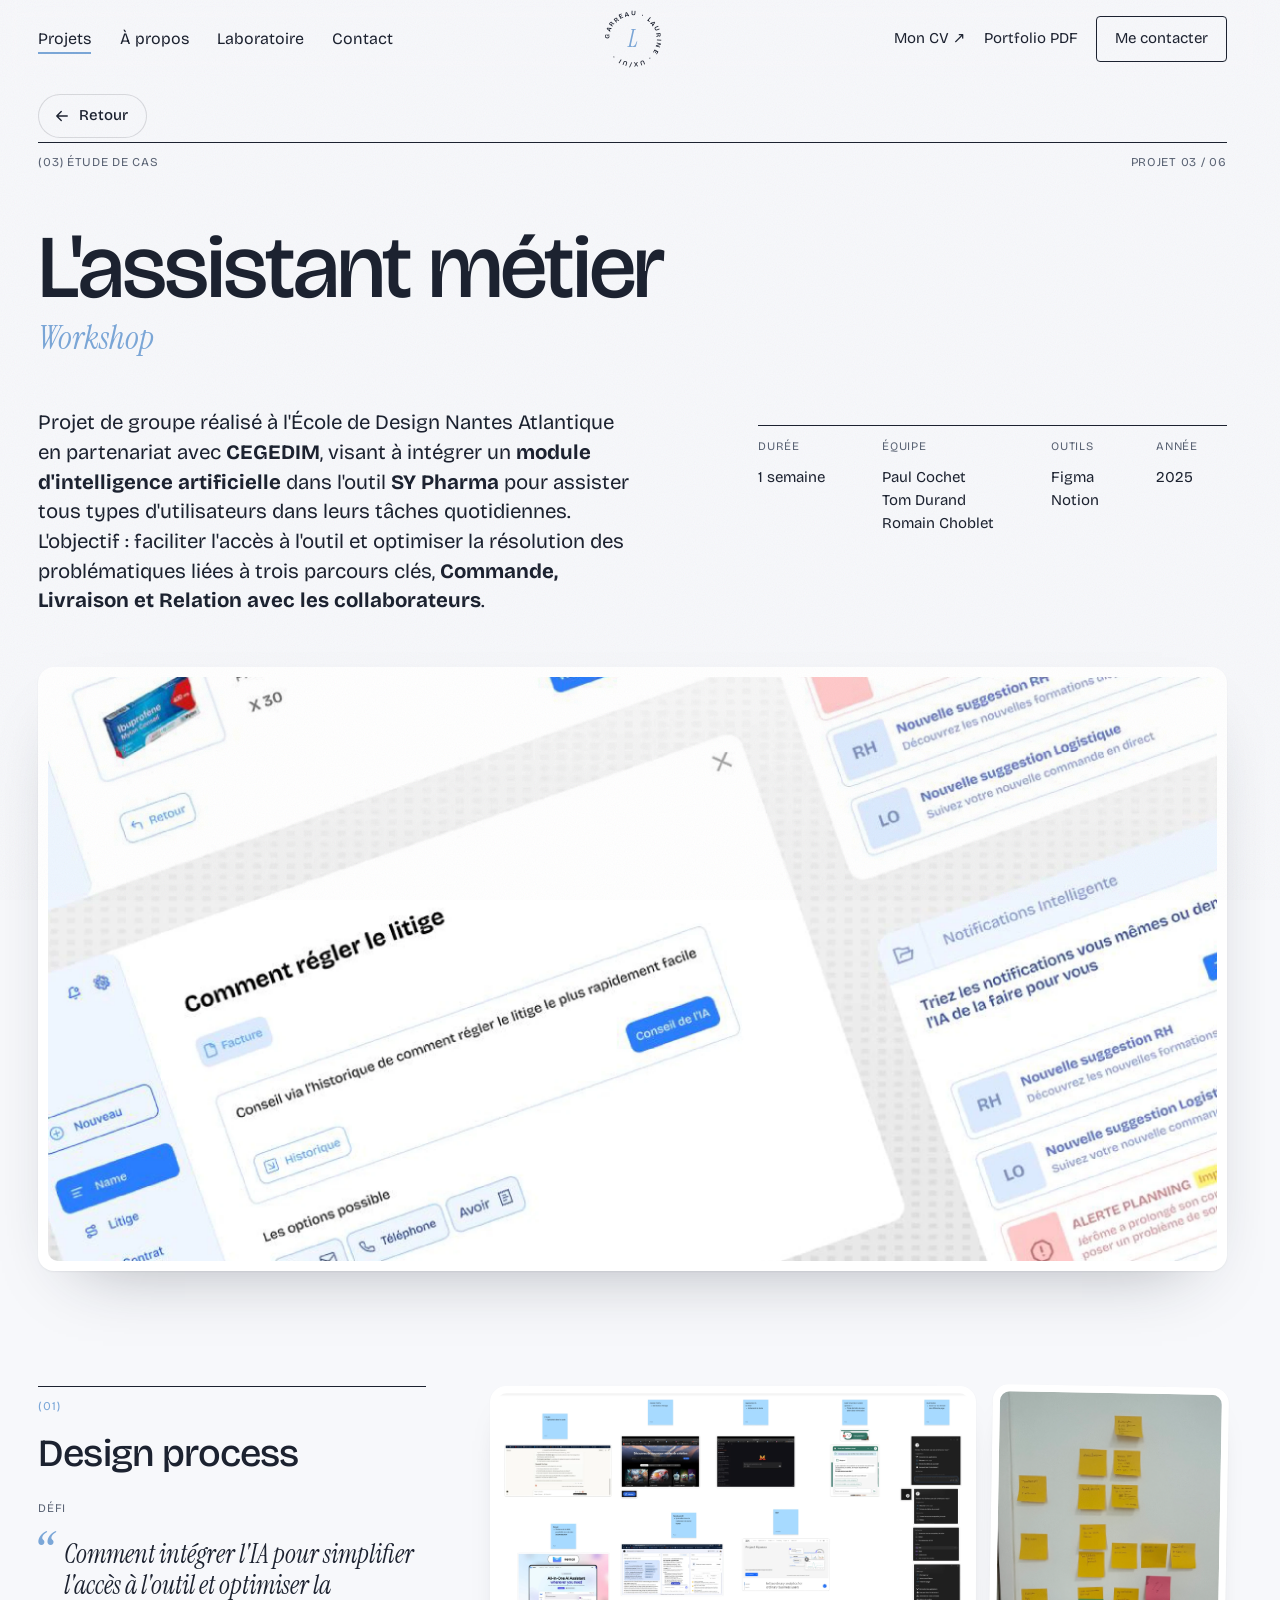
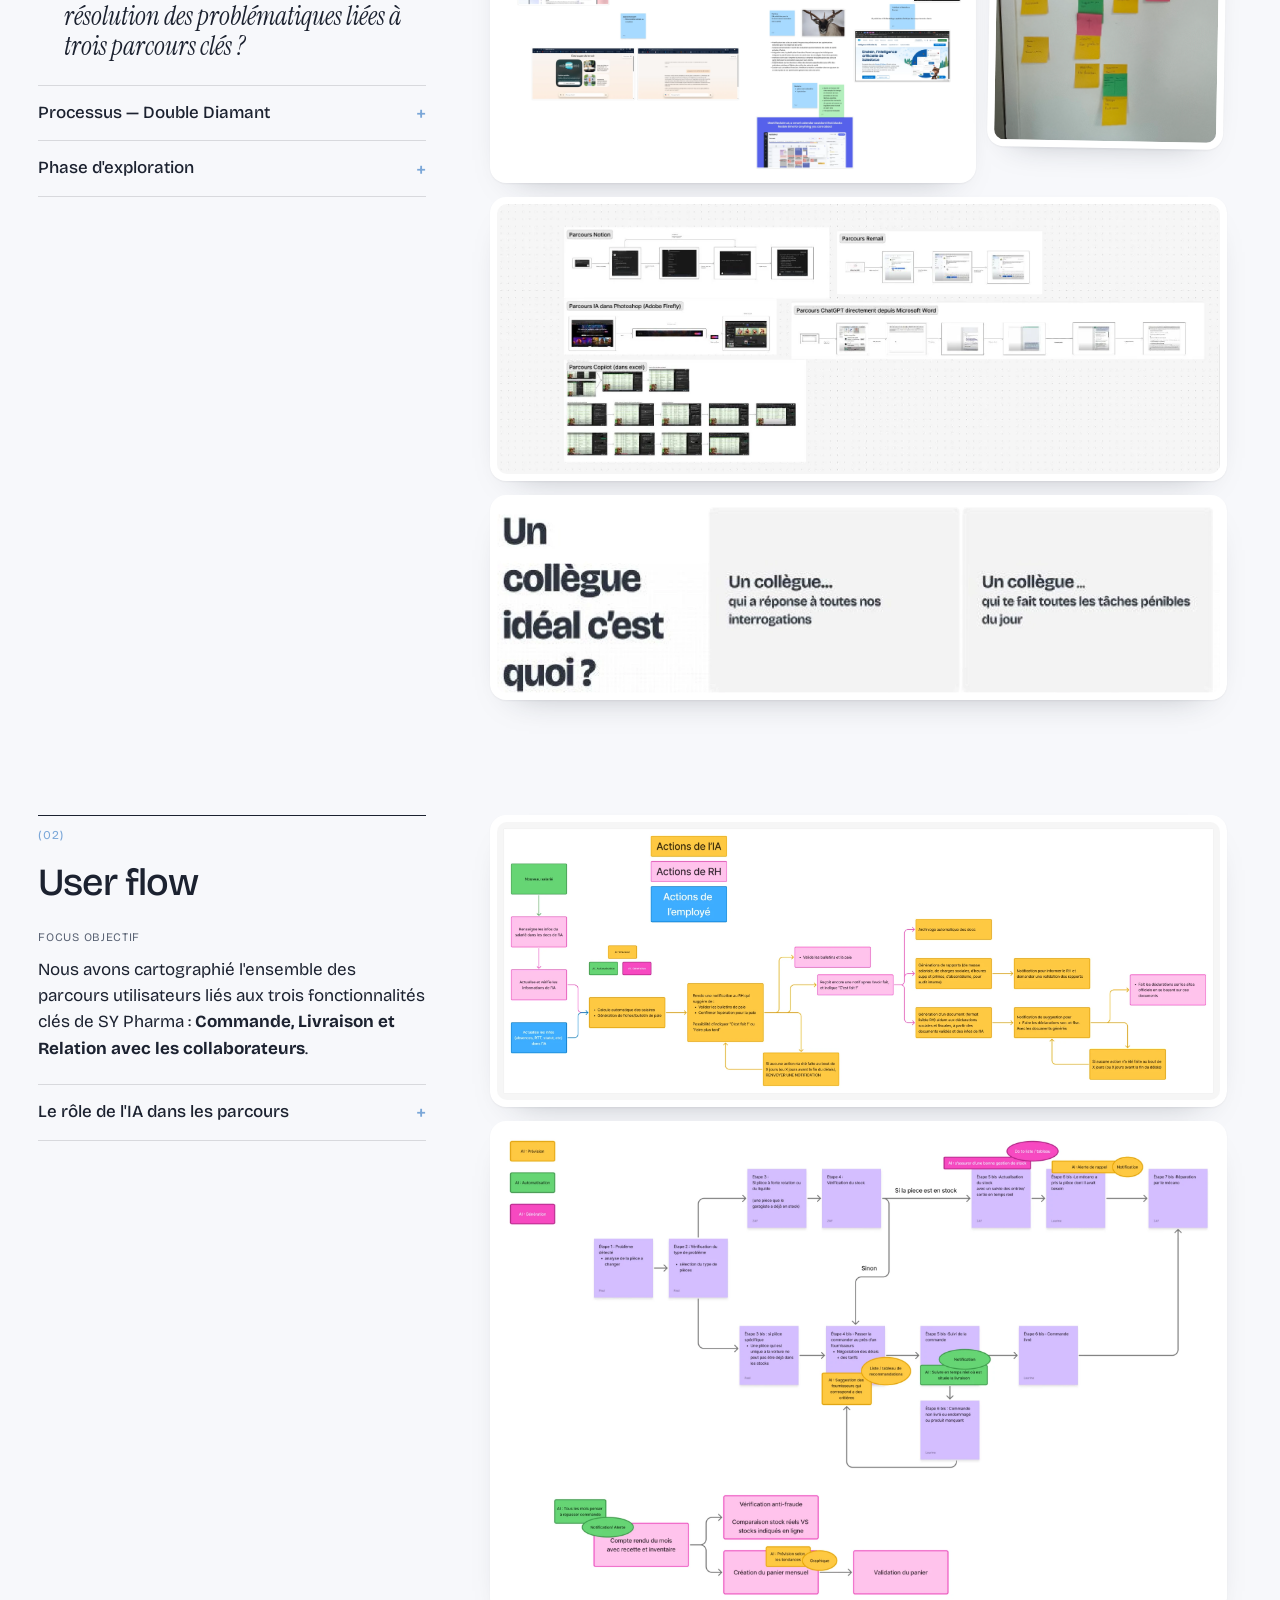
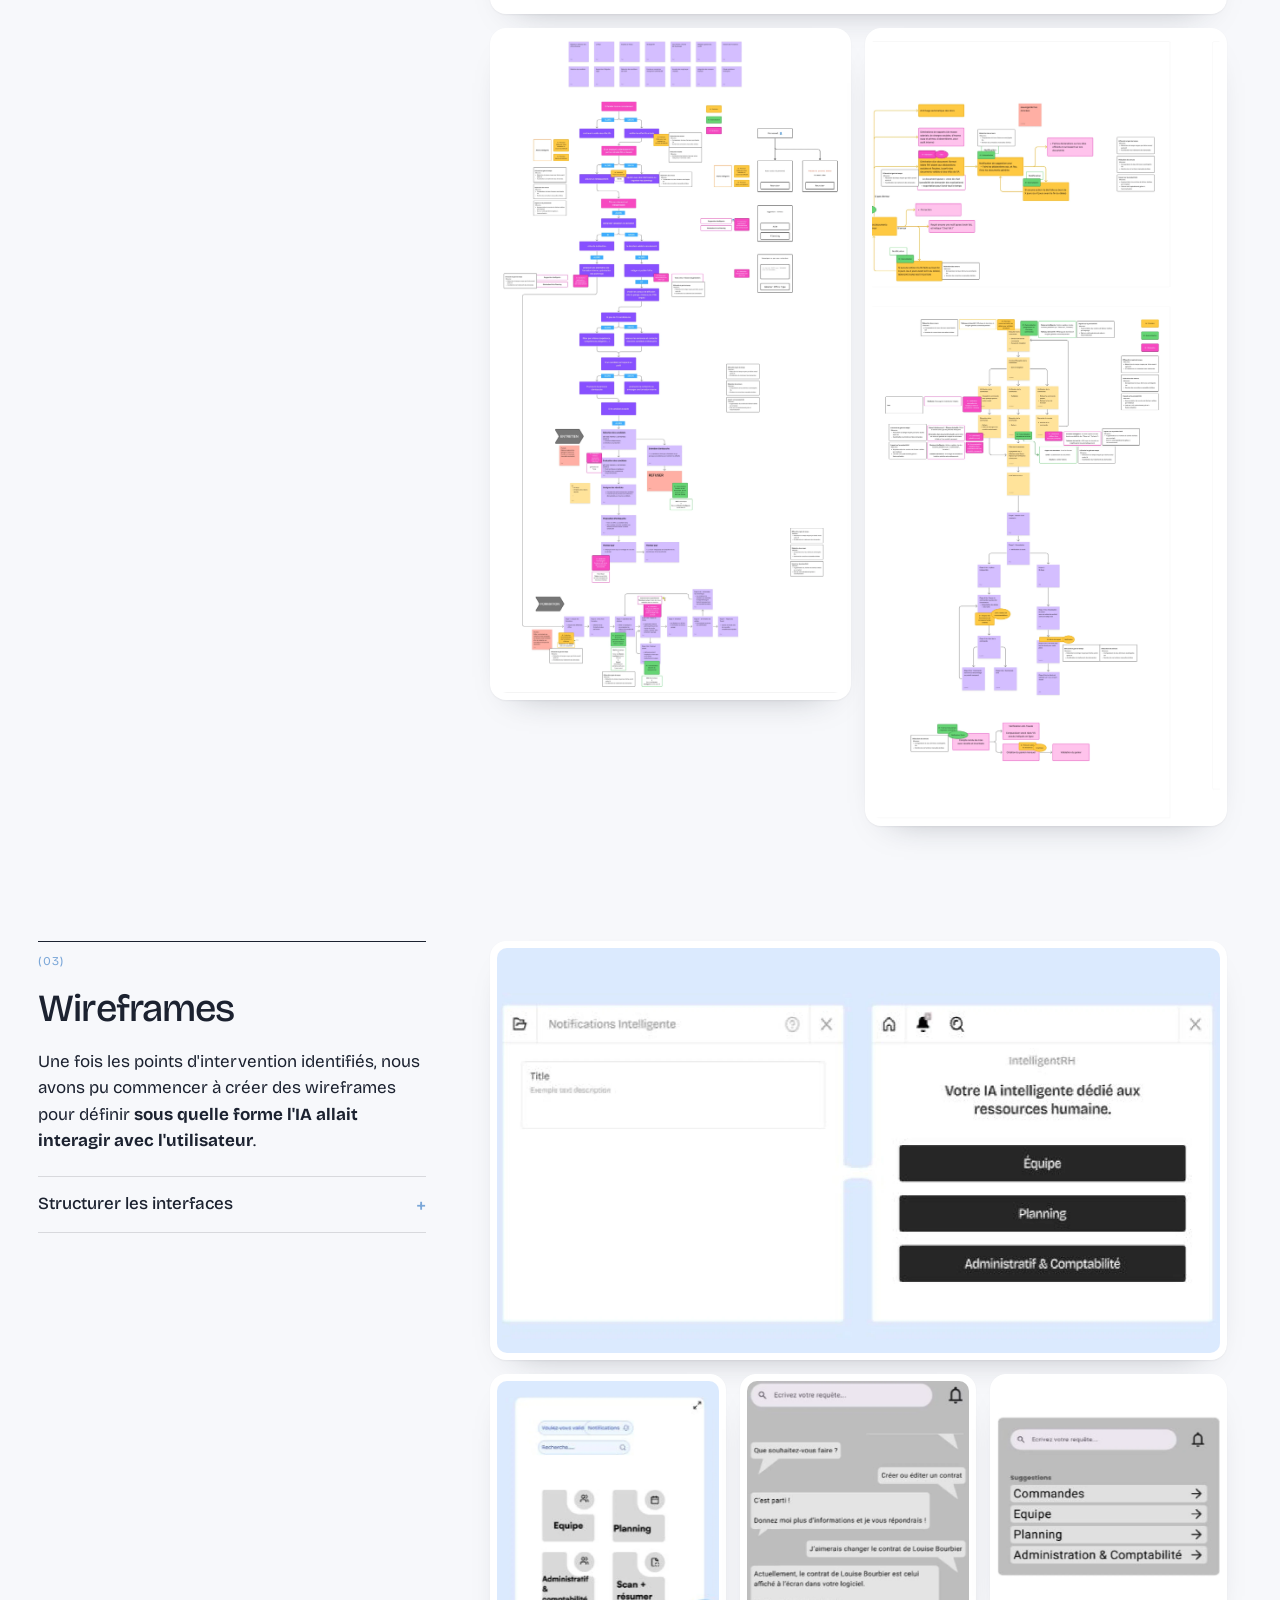
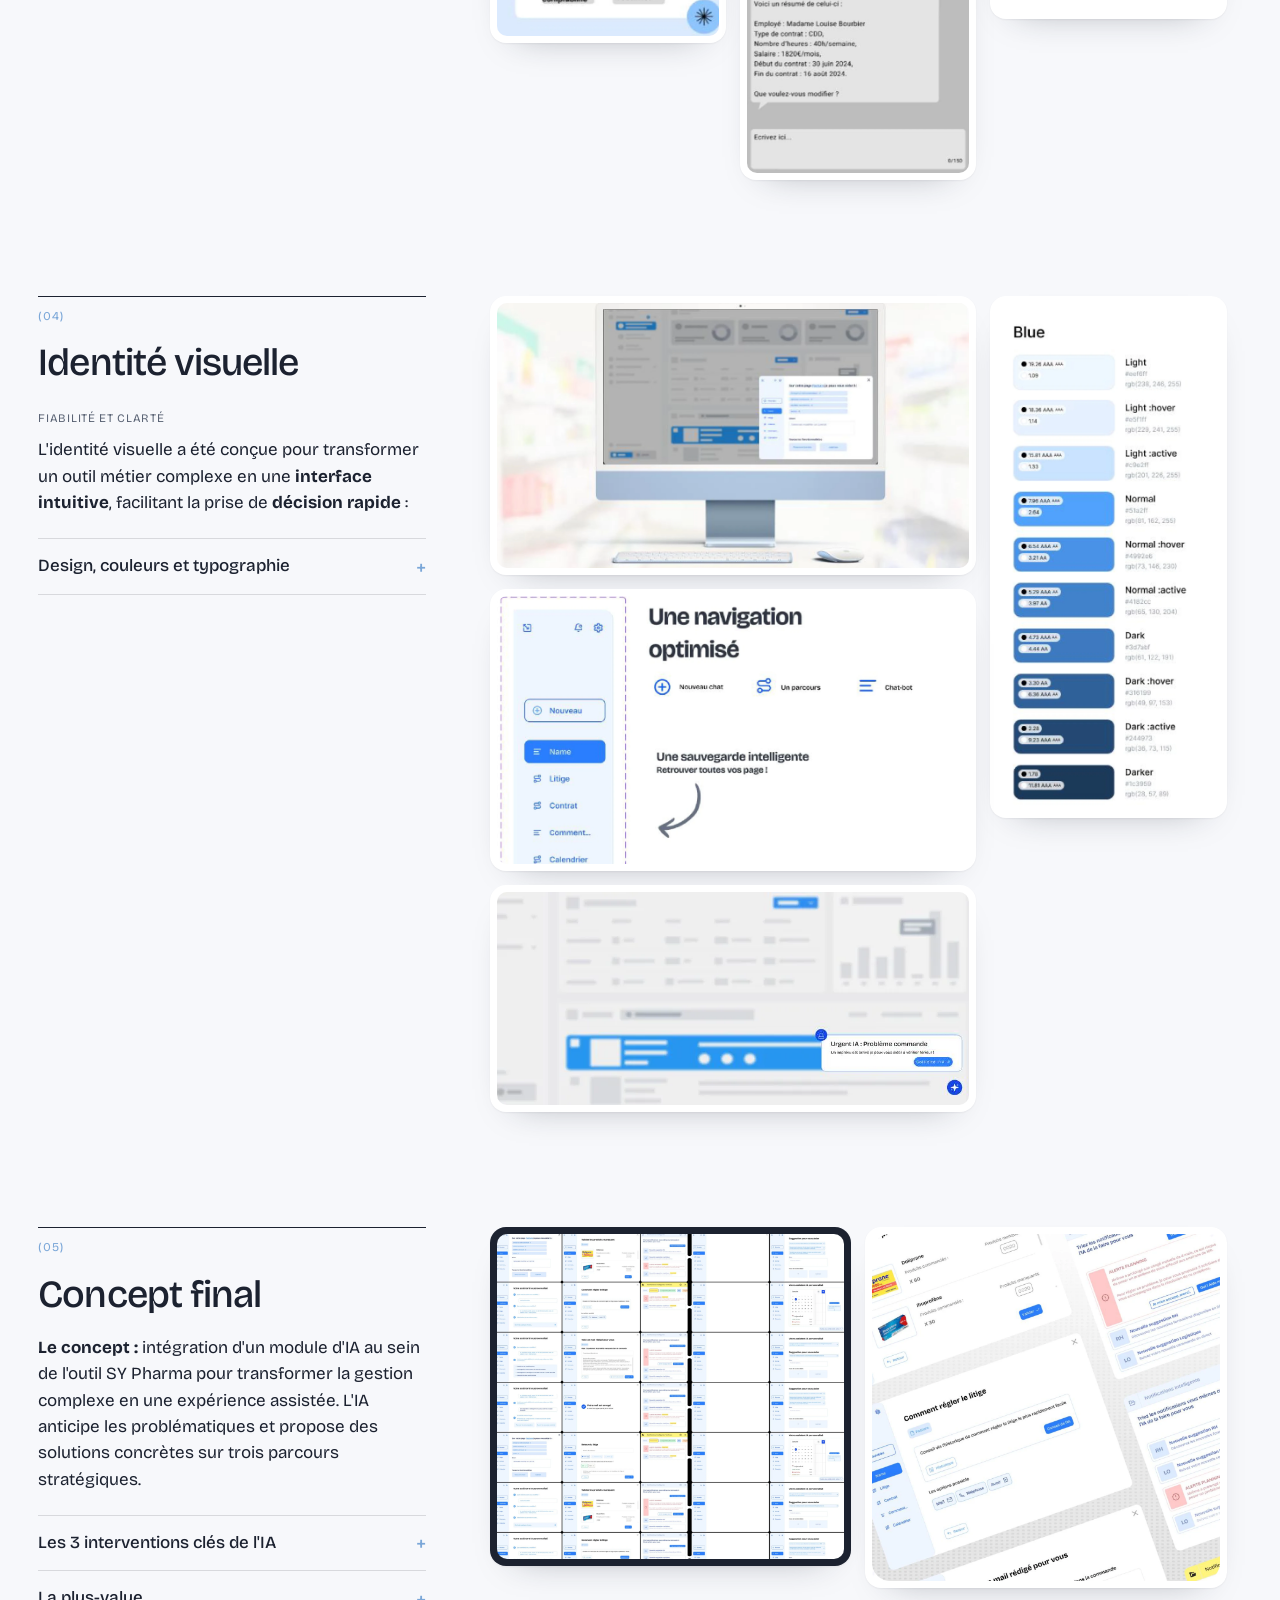
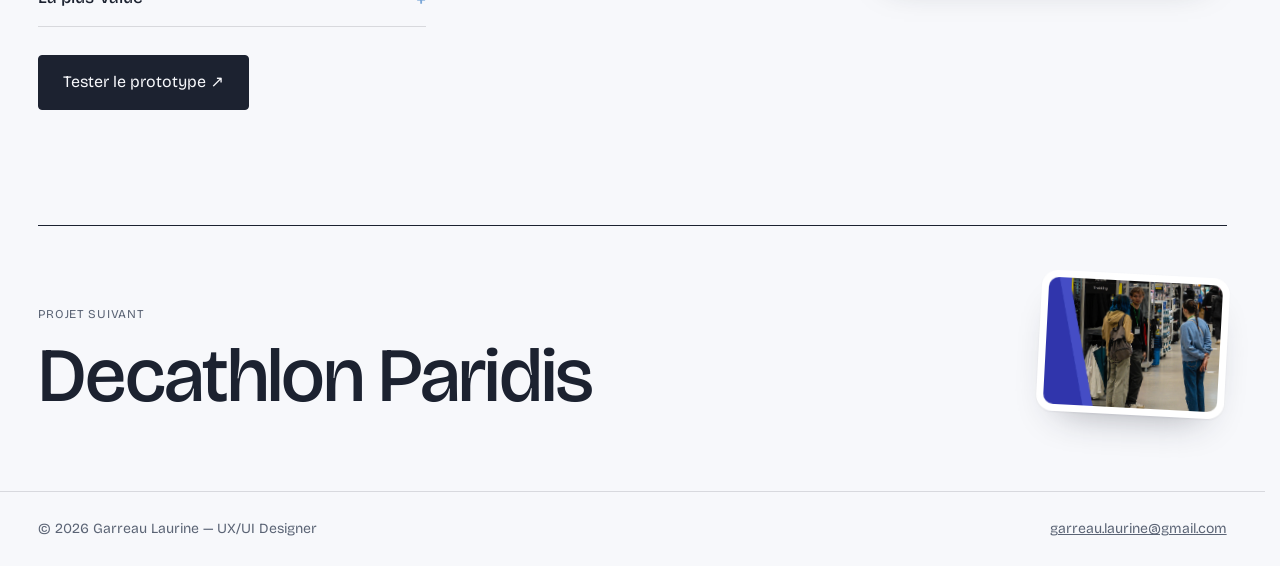
==== assistant-metier.html @ 529b0717 "Portfolio PDF : version avec texte et liens cliquables, et page d'aperçu avant téléchargement Le lie" ====
<!doctype html>
<html lang="fr">
<head>
  <meta charset="utf-8">
  <meta name="viewport" content="width=device-width, initial-scale=1">
  <title>L'assistant métier — Laurine Garreau</title>
  <meta name="description" content="Projet 03 — Workshop avec Cegedim : intégrer un module d'intelligence artificielle proactif dans l'outil SY Pharma.">
  <!-- Aperçu du lien quand on le partage (messageries, réseaux) -->
  <meta property="og:type" content="website">
  <meta property="og:site_name" content="Laurine Garreau — Portfolio">
  <meta property="og:title" content="L'assistant métier — Laurine Garreau">
  <meta property="og:description" content="Projet 03 — Workshop avec Cegedim : intégrer un module d'intelligence artificielle proactif dans l'outil SY Pharma.">
  <meta property="og:url" content="https://laurinegarreau.github.io/portfolio-laurine-garreau/assistant-metier.html">
  <meta property="og:image" content="https://laurinegarreau.github.io/portfolio-laurine-garreau/assets/img/assistant-cover.webp">
  <meta property="og:locale" content="fr_FR">
  <meta name="twitter:card" content="summary_large_image">
  <meta name="twitter:image" content="https://laurinegarreau.github.io/portfolio-laurine-garreau/assets/img/assistant-cover.webp">
  <link rel="preconnect" href="https://fonts.googleapis.com">
  <link rel="preconnect" href="https://fonts.gstatic.com" crossorigin>
  <link href="https://fonts.googleapis.com/css2?family=Bricolage+Grotesque:opsz,wght@12..96,200..800&family=Instrument+Serif:ital@0;1&display=swap" rel="stylesheet">
  <link rel="stylesheet" href="assets/css/style.css?v=202611111530">
</head>
<body>

<header class="site-header">
  <div class="wrap">
    <nav class="nav" aria-label="Navigation principale">
      <a href="index.html#projets" aria-current="page">Projets</a>
      <a href="index.html#a-propos">À propos</a>
      <a href="laboratoire.html">Laboratoire</a>
      <a href="index.html#contact">Contact</a>
    </nav>
    <a class="badge" href="index.html" aria-label="Accueil — Laurine Garreau">
      <svg viewBox="0 0 100 100" aria-hidden="true">
        <defs><path id="circle" d="M50 50 m-38 0 a38 38 0 1 1 76 0 a38 38 0 1 1 -76 0"/></defs>
        <text><textPath href="#circle">Garreau · Laurine · UX/UI ·</textPath></text>
      </svg>
      <span class="mono">L</span>
    </a>
    <div class="header-right">
      <a class="cv" href="assets/docs/cv-laurine-garreau.pdf?v=202611081700" target="_blank" rel="noopener">Mon CV ↗</a>
      <a class="cv" href="portfolio.html">Portfolio PDF</a>
      <a class="btn" href="index.html#contact">Me contacter</a>
      <button class="menu-toggle" aria-label="Menu" aria-expanded="false"><span></span><span></span></button>
    </div>
  </div>
</header>
<!-- Retour : toujours visible en haut à gauche, sous l'en-tête -->
<a class="back-float" href="index.html#projets" data-back aria-label="Revenir en arrière"><svg viewBox="0 0 24 24" fill="none" stroke="currentColor" stroke-width="1.8" stroke-linecap="round" stroke-linejoin="round" aria-hidden="true"><path d="M19 12H5M11 6l-6 6 6 6"/></svg><span>Retour</span></a>

<main>
  <section class="project-hero">
    <div class="wrap">
      <a class="back" href="index.html#projets"><svg viewBox="0 0 24 24" fill="none" stroke="currentColor" stroke-width="1.5"><path d="M5 12h14M13 6l6 6-6 6"/></svg>Tous les projets</a>
      <div class="rule-head"><span>(03) Étude de cas</span><span>Projet 03 / 06</span></div>
      <h1 class="display project-title">L'assistant métier</h1>
      <p class="project-sub">Workshop</p>

      <div class="project-intro">
        <p class="lead">Projet de groupe réalisé à l'École de Design Nantes Atlantique en partenariat avec <strong>CEGEDIM</strong>, visant à intégrer un <strong>module d'intelligence artificielle</strong> dans l'outil <strong>SY Pharma</strong> pour assister tous types d'utilisateurs dans leurs tâches quotidiennes. L'objectif : faciliter l'accès à l'outil et optimiser la résolution des problématiques liées à trois parcours clés, <strong>Commande, Livraison et Relation avec les collaborateurs</strong>.</p>
        <dl class="meta">
          <dt>Durée</dt><dd>1 semaine</dd>
          <dt>Équipe</dt><dd><span>Paul Cochet</span><span>Tom Durand</span><span>Romain Choblet</span></dd>
          <dt>Outils</dt><dd><span class="tag">Figma</span> <span class="tag">Notion</span></dd>
          <dt>Année</dt><dd>2025</dd>
        </dl>
      </div>
    </div>
  </section>

  <div class="wrap">
    <div class="project-cover reveal"><img src="assets/img/assistant-cover.webp?v=202611031959" alt="Écrans de l'assistant : litige, notifications intelligentes, produits manquants"></div>

    <div class="chapters">
      <article class="chapter">
        <div class="chapter-text reveal">
          <span class="num">01</span>
          <h2 class="display h3">Design process</h2>
          <h3>Défi</h3>
          <blockquote>Comment intégrer l'IA pour simplifier l'accès à l'outil et optimiser la résolution des problématiques liées à trois parcours clés ?</blockquote>
          <div class="mores">
          <details class="more"><summary>Processus — Double Diamant</summary><div class="more-body">
<ul>
            <li>Recherche et découverte</li>
            <li>Définition et personas</li>
            <li>Développement d'idées</li>
            <li>Wireframe et prototypage</li>
          </ul>
          </div></details>
          <details class="more"><summary>Phase d'exploration</summary><div class="more-body">
<p><strong>Ce que nous avons analysé :</strong></p>
          <ul>
            <li>Veille approfondie d'<strong>outils d'IA existants</strong> : Notion AI, Claude, Firefly, ChatAudit (Crédit Agricole), IBM Watson, NotebookLM, Remail et Copilot.</li>
            <li>Étude des <strong>trois types d'apprentissage machine</strong> (supervisé, non supervisé et par renforcement) pour identifier les approches les plus adaptées à nos besoins de <strong>prédiction</strong> et d'<strong>automatisation</strong>.</li>
          </ul>
          <p><strong>Ce que nous en retenons :</strong></p>
          <ul>
            <li>Le marché de l'IA est en <strong>pleine expansion</strong> : 15 700 milliards de dollars d'ici 2030 selon PwC.</li>
            <li>L'IA doit être pensée comme un <strong>assistant transparent et explicable</strong>, où <strong>l'humain reste toujours décisionnaire</strong>.</li>
            <li>La clé réside dans la capacité à <strong>anticiper les besoins</strong> tout en <strong>respectant l'éthique</strong> et la <strong>confidentialité des données</strong>.</li>
          </ul>
          </div></details>
          </div>
        </div>
        <div class="gallery reveal">
          <button class="shot four"><img src="assets/img/assistant-veille.webp?v=202611032150" alt="Veille de l'existant sur les outils d'IA" loading="lazy"></button>
          <button class="shot paper two"><img src="assets/img/assistant-postits.webp?v=202611032150" alt="Post-its d'atelier au mur" loading="lazy"></button>
          <button class="shot full"><img src="assets/img/assistant-parcours-ia.webp?v=202611031959" alt="Parcours IA dans Notion, Remail, Photoshop et Word" loading="lazy"></button>
          <button class="shot full"><img src="assets/img/assistant-collegue.webp?v=202611031959" alt="Atelier : un collègue idéal c'est quoi ?" loading="lazy"></button>
        </div>
      </article>

      <article class="chapter">
        <div class="chapter-text reveal">
          <span class="num">02</span>
          <h2 class="display h3">User flow</h2>
          <h3>Focus objectif</h3>
          <p>Nous avons cartographié l'ensemble des parcours utilisateurs liés aux trois fonctionnalités clés de SY Pharma : <strong>Commande, Livraison et Relation avec les collaborateurs</strong>.</p>
          <div class="mores">
          <details class="more"><summary>Le rôle de l'IA dans les parcours</summary><div class="more-body">
<p>Cette visualisation complète nous a permis d'identifier précisément les moments où l'IA pourrait intervenir pour apporter une réelle <strong>valeur ajoutée</strong>. Pour chaque point d'intervention identifié, nous avons défini comment l'IA assiste l'utilisateur : par la <strong>prédiction</strong> (anticipation des besoins), l'<strong>automatisation</strong> (tâches répétitives) ou la <strong>génération</strong> (création de contenu), tout en maintenant l'humain au centre des décisions importantes.</p>
          </div></details>
          </div>
        </div>
        <div class="gallery reveal">
          <button class="shot full"><img src="assets/img/assistant-flow-1.webp?v=202611032150" alt="User flow commande" loading="lazy"></button>
          <button class="shot full"><img src="assets/img/assistant-flow-4.webp?v=202611032150" alt="User flow actions RH" loading="lazy"></button>
          <button class="shot"><img src="assets/img/assistant-flow-3.webp?v=202611032150" alt="User flow détaillé" loading="lazy"></button>
          <button class="shot"><img src="assets/img/assistant-flow-2.webp?v=202611032150" alt="User flow livraison" loading="lazy"></button>
        </div>
      </article>

      <article class="chapter">
        <div class="chapter-text reveal">
          <span class="num">03</span>
          <h2 class="display h3">Wireframes</h2>
          <p>Une fois les points d'intervention identifiés, nous avons pu commencer à créer des wireframes pour définir <strong>sous quelle forme l'IA allait interagir avec l'utilisateur</strong>.</p>
          <div class="mores">
          <details class="more"><summary>Structurer les interfaces</summary><div class="more-body">
<p>Face au grand nombre de champs que l'IA devait couvrir : <strong>gestion RH, gestion de stocks, réception de commande, etc.</strong> Nous avons dû structurer les interfaces pour rendre ces interactions <strong>claires et accessibles</strong>. L'objectif était de concevoir un système modulaire capable de s'adapter aux différents contextes tout en maintenant une <strong>cohérence d'expérience</strong> à travers tous les parcours.</p>
          </div></details>
          </div>
        </div>
        <div class="gallery reveal">
          <button class="shot full"><img src="assets/img/assistant-wf-5.webp?v=202611031959" alt="Wireframe notifications intelligentes et IA RH" loading="lazy"></button>
          <button class="shot two"><img src="assets/img/assistant-wf-1.webp?v=202611031959" alt="Wireframe accueil de l'assistant" loading="lazy"></button>
          <button class="shot two"><img src="assets/img/assistant-wf-2.webp?v=202611031959" alt="Wireframe de conversation avec l'IA" loading="lazy"></button>
          <button class="shot two"><img src="assets/img/assistant-wf-4.webp?v=202611031959" alt="Wireframe suggestions" loading="lazy"></button>
        </div>
      </article>

      <article class="chapter">
        <div class="chapter-text reveal">
          <span class="num">04</span>
          <h2 class="display h3">Identité visuelle</h2>
          <h3>Fiabilité et clarté</h3>
          <p>L'identité visuelle a été conçue pour transformer un outil métier complexe en une <strong>interface intuitive</strong>, facilitant la prise de <strong>décision rapide</strong> :</p>
          <div class="mores">
          <details class="more"><summary>Design, couleurs et typographie</summary><div class="more-body">
<ul>
            <li><strong>Design épuré et modulaire :</strong> une structure organisée pour hiérarchiser les données denses et mettre en évidence les <strong>interventions de l'IA</strong>.</li>
            <li><strong>Palette de couleurs :</strong> une dominance de <strong>bleus</strong> pour garantir un rendu professionnel, complétée par des <strong>jaunes et rouges</strong> dédiés exclusivement aux <strong>notifications importantes</strong> et aux alertes critiques.</li>
            <li><strong>Typographie :</strong> <strong>Bricolage Grotesque</strong> apporte une modernité permettant d'<strong>humaniser l'interface</strong> tout en restant très efficace pour la lecture de données.</li>
          </ul>
          </div></details>
          </div>
        </div>
        <div class="gallery gallery--dense reveal">
          <button class="shot four"><img src="assets/img/assistant-imac.webp?v=202611031959" alt="Interface SY Pharma sur iMac" loading="lazy"></button>
          <button class="shot two tall"><img src="assets/img/assistant-palette.webp?v=202611031959" alt="Palette de bleus" loading="lazy"></button>
          <button class="shot four"><img src="assets/img/assistant-navigation.webp?v=202611031959" alt="Une navigation optimisée" loading="lazy"></button>
          <button class="shot four"><img src="assets/img/assistant-alerte.webp?v=202611031959" alt="Notification urgente de l'IA" loading="lazy"></button>
        </div>
      </article>

      <article class="chapter">
        <div class="chapter-text reveal">
          <span class="num">05</span>
          <h2 class="display h3">Concept final</h2>
          <p><strong>Le concept :</strong> intégration d'un module d'IA au sein de l'outil SY Pharma pour transformer la gestion complexe en une expérience assistée. L'IA anticipe les problématiques et propose des solutions concrètes sur trois parcours stratégiques.</p>
          <div class="mores">
          <details class="more"><summary>Les 3 interventions clés de l'IA</summary><div class="more-body">
<ul>
            <li><strong>Gestion du planning (RH) :</strong> en cas d'absence d'un profil essentiel, l'IA génère une <strong>alerte immédiate</strong> et propose une <strong>réorganisation automatique</strong> de l'emploi du temps pour assurer la continuité.</li>
            <li><strong>Administration &amp; contrats :</strong> simplification radicale via des <strong>commandes textuelles</strong>. L'utilisateur peut <strong>générer des factures</strong> ou rédiger <strong>des mails automatiques</strong> personnalisés en formulant simplement ses instructions.</li>
            <li><strong>Résolution des litiges :</strong> face à des produits endommagés ou manquants, l'IA détecte l'anomalie et rédige instantanément une <strong>proposition d'email de réclamation</strong> structurée pour le fournisseur.</li>
          </ul>
          </div></details>
          <details class="more"><summary>La plus-value</summary><div class="more-body">
<p>L'interface a été pensée pour que l'IA ne remplace jamais l'humain : elle intervient sous forme de <strong>suggestions contextuelles</strong>. L'objectif est de passer d'une gestion subie à une <strong>gestion pilotée</strong>, où chaque décision reste entre les mains de l'utilisateur.</p>
          </div></details>
          </div>
          <a class="btn btn--solid proto" href="https://www.figma.com/proto/APmvf3rRIlkXhik9Rl4zRG/Workshop-Cegedim?page-id=2091%3A39265&amp;node-id=2091-39525&amp;viewport=370%2C281%2C0.18&amp;t=da74CAvuEyvSGYVZ-1&amp;scaling=scale-down&amp;content-scaling=fixed&amp;starting-point-node-id=2091%3A39525" target="_blank" rel="noopener">Tester le prototype ↗</a>
        </div>
        <div class="gallery reveal">
          <button class="shot dark"><img src="assets/img/assistant-final.webp?v=202611031959" alt="Ensemble des écrans finaux de l'assistant" loading="lazy"></button>
          <button class="shot"><img src="assets/img/assistant-thumb.webp?v=202611031959" alt="Écrans de l'assistant en perspective" loading="lazy"></button>
        </div>
      </article>
    </div>

    <a class="next" href="decathlon.html">
      <div><p class="eyebrow">Projet suivant</p><span class="display">Decathlon Paridis</span></div>
      <span class="inline-img"><img src="assets/img/deca-thumb.webp?v=202611031959" alt=""></span>
    </a>
  </div>
</main>

<footer class="site-footer">
  <div class="wrap">
    <span>© <span data-year>2026</span> Garreau Laurine — UX/UI Designer</span>
    <a href="mailto:garreau.laurine@gmail.com">garreau.laurine@gmail.com</a>
  </div>
</footer>

<script src="assets/js/main.js?v=202611082320"></script>
</body>
</html>
---- assets/css/style.css ----
/* ==========================================================================
   Portfolio — Garreau Laurine
   ========================================================================== */

:root {
  /* Palette alignée sur le CV : blanc froid, bleu-nuit, touches de bleu doux */
  --cream: #f7f8fb;
  --cream-2: #eaf0f8;
  --ink: #1c2230;
  --ink-soft: #5b6475;
  --line: rgba(28, 34, 48, .14);
  --white: #ffffff;

  --accent: #7ba7d8;        /* bleu du CV : décor, puces, soulignés */
  --accent-strong: #7ba7d8; /* le même bleu du CV pour les textes et icônes */
  --accent-soft: #dce8f7;   /* fonds teintés */

  --radius: 22px;
  --radius-sm: 14px;
  --img-radius: 10px;   /* arrondi unique de toutes les images */
  --frame-radius: 16px; /* cadre blanc autour, concentrique */
  --gutter: clamp(16px, 3vw, 40px);
  --max: 1440px;

  --f-sans: "Bricolage Grotesque", system-ui, sans-serif;
  --f-serif: "Instrument Serif", Georgia, serif;
  --f-mono: "Bricolage Grotesque", system-ui, sans-serif; /* légendes, numéros, métadonnées (anciennement DM Mono) */
  --ease: cubic-bezier(.22, .8, .2, 1);
}

*, *::before, *::after { box-sizing: border-box; }
html { scroll-behavior: smooth; -webkit-text-size-adjust: 100%; }
body {
  margin: 0;
  background: var(--cream);
  color: var(--ink);
  font-family: var(--f-sans);
  font-size: 17px;
  line-height: 1.55;
  -webkit-font-smoothing: antialiased;
  overflow-x: hidden;
}
/* Grain de papier très léger sur toute la page */
body::after {
  content: ""; position: fixed; inset: 0; z-index: 90; pointer-events: none;
  opacity: .06; mix-blend-mode: multiply;
  background: url("data:image/svg+xml,%3Csvg xmlns='http://www.w3.org/2000/svg' width='160' height='160'%3E%3Cfilter id='n'%3E%3CfeTurbulence type='fractalNoise' baseFrequency='.9' numOctaves='2' stitchTiles='stitch'/%3E%3C/filter%3E%3Crect width='100%25' height='100%25' filter='url(%23n)'/%3E%3C/svg%3E");
}
img { display: block; max-width: 100%; }
a { color: inherit; }
button { font: inherit; color: inherit; }
::selection { background: var(--ink); color: var(--cream); }

.wrap { width: 100%; max-width: var(--max); margin: 0 auto; padding: 0 var(--gutter); }
.sr-only { position: absolute; width: 1px; height: 1px; overflow: hidden; clip: rect(0 0 0 0); }

/* Typographie --------------------------------------------------------------- */
.display {
  font-family: var(--f-sans);
  font-weight: 500;
  letter-spacing: -.025em;
  line-height: 1;
  margin: 0;
}
.it {
  font-family: var(--f-serif);
  font-style: italic;
  font-weight: 400;
  letter-spacing: -.01em;
}
.h2 { font-size: clamp(34px, 5.4vw, 76px); }
.h3 { font-size: clamp(26px, 3vw, 40px); }
.eyebrow {
  font-family: var(--f-mono);
  font-size: 12px;
  font-weight: 400;
  letter-spacing: .06em;
  text-transform: uppercase;
  color: var(--ink-soft);
  margin: 0 0 14px;
}
/* En-tête de section façon imprimé : filet fin + deux légendes */
.rule-head {
  display: flex; justify-content: space-between; gap: 16px; flex-wrap: wrap;
  font-family: var(--f-mono); font-size: 12px; letter-spacing: .06em; text-transform: uppercase;
  color: var(--ink-soft);
  border-top: 1px solid var(--ink);
  padding-top: 10px;
  margin-bottom: clamp(28px, 4vw, 56px);
}

/* Annotations tracées à la main (se dessinent à l'apparition) */
.mark { position: relative; display: inline-block; white-space: nowrap; }
.scribble { position: absolute; overflow: visible; pointer-events: none; fill: none; stroke: var(--accent); stroke-width: 2.4; stroke-linecap: round; stroke-linejoin: round; }
/* sans vector-effect : Safari ignore pathLength avec non-scaling-stroke, le tracé disparaissait */
.scribble path { stroke-dasharray: 1; stroke-dashoffset: 1; }
.is-in .scribble path, .is-in.scribble path { transition: stroke-dashoffset 1.1s .35s cubic-bezier(.6, 0, .3, 1); stroke-dashoffset: 0; }
.scribble--under { left: -2%; bottom: -.24em; width: 104%; height: .26em; } /* sous le mot, sans toucher les lettres */
.scribble--circle { left: -12%; top: -38%; width: 124%; height: 176%; }
.lead { font-size: clamp(18px, 1.6vw, 22px); line-height: 1.45; max-width: 46ch; }
p strong, li strong { font-weight: 700; }

/* Boutons (contour fin comme la référence) ----------------------------------- */
.btn {
  display: inline-flex;
  align-items: center;
  gap: 10px;
  padding: 14px 24px;
  border: 1px solid var(--ink);
  border-radius: 4px;
  background: transparent;
  text-decoration: none;
  font-size: 16px;
  cursor: pointer;
  position: relative;
  overflow: hidden;
  isolation: isolate;
  transition: color .35s var(--ease);
}
.btn::before {
  content: "";
  position: absolute; inset: 0;
  background: var(--ink);
  transform: scaleY(0); transform-origin: 50% 100%; /* monte depuis le bas sans dépasser du bouton */
  transition: transform .35s var(--ease);
  z-index: -1;
}
.btn:hover { color: var(--cream); }
.btn:hover::before { transform: scaleY(1); }
.btn--solid { background: var(--ink); color: var(--cream); }
.btn--solid::before { background: var(--cream); }
.btn--solid:hover { color: var(--ink); }
.btn--light { border-color: var(--cream); color: var(--cream); }
.btn--light::before { background: var(--cream); }
.btn--light:hover { color: var(--ink); }
.btn svg { width: 16px; height: 16px; transition: transform .35s var(--ease); }
.btn:hover svg { transform: translateX(3px); }

.pill {
  display: inline-flex;
  align-items: center;
  gap: 12px;
  padding: 10px 22px 10px 12px;
  border: 1px solid var(--ink);
  border-radius: 999px;
  background: transparent;
  cursor: pointer;
  font-weight: 500;
  letter-spacing: -.01em;
  font-size: 16px;
  transition: background .3s, color .3s, border-color .3s;
}
.pill .num {
  display: grid; place-items: center;
  width: 34px; height: 34px;
  border-radius: 50%;
  background: var(--ink);
  color: var(--cream);
  font-size: 12px;
}

.tag {
  display: inline-flex; align-items: center; gap: 6px;
  padding: 4px 12px;
  border: 1px solid var(--line);
  border-radius: 999px;
  font-size: 13px;
  background: var(--white);
}

/* Header -------------------------------------------------------------------- */
.site-header {
  position: sticky; top: 0; z-index: 50;
  background: rgba(247, 248, 251, .88); /* repli pour les anciens Safari */
  background: color-mix(in srgb, var(--cream) 88%, transparent);
  backdrop-filter: blur(10px);
  -webkit-backdrop-filter: blur(10px);
  transition: box-shadow .3s;
}
.site-header.is-scrolled { box-shadow: 0 1px 0 var(--line); }
/* Bouton retour flottant (pages projet et Laboratoire) : fixé en haut à gauche, juste sous l'en-tête */
.back-float {
  position: fixed; z-index: 45; top: calc(78px + 16px); left: var(--gutter);
  display: inline-flex; align-items: center; gap: 8px;
  height: 44px; padding: 0 18px 0 14px; border-radius: 999px;
  background: rgba(247, 248, 251, .9);
  background: color-mix(in srgb, var(--cream) 90%, transparent);
  -webkit-backdrop-filter: blur(10px); backdrop-filter: blur(10px);
  border: 1px solid var(--line); color: var(--ink); text-decoration: none;
  font-size: 15px; font-weight: 500;
  transition: background .2s, color .2s, border-color .2s, transform .3s var(--ease);
}
.back-float svg { width: 18px; height: 18px; transition: transform .3s var(--ease); }
.back-float:hover { background: var(--ink); color: var(--cream); border-color: var(--ink); }
.back-float:hover svg { transform: translateX(-3px); }
.back-float:focus-visible { outline: 2px solid var(--ink); outline-offset: 3px; }
.nav-open .back-float, .lightbox-open .back-float { opacity: 0; pointer-events: none; }
@media (max-width: 860px) {
  /* mobile : un rond de 44 px (taille de doigt), sans texte */
  .back-float { top: calc(68px + 12px); width: 44px; padding: 0; justify-content: center; }
  .back-float span { position: absolute; width: 1px; height: 1px; overflow: hidden; clip: rect(0 0 0 0); }
  body .project-hero { padding-top: 76px; } /* le contenu commence sous le bouton retour */
}

.site-header .wrap {
  display: grid;
  grid-template-columns: 1fr auto 1fr;
  align-items: center;
  height: 78px;
}
.nav { display: flex; gap: clamp(16px, 2.2vw, 34px); }
.nav a { text-decoration: none; font-size: 16px; position: relative; }
.nav a::after {
  content: ""; position: absolute; left: 0; right: 0; bottom: -3px; height: 1px;
  background: currentColor; transform: scaleX(0); transform-origin: right;
  transition: transform .35s var(--ease);
}
.nav a:hover::after, .nav a[aria-current]::after { transform: scaleX(1); transform-origin: left; }
.header-right { display: flex; justify-content: flex-end; align-items: center; gap: 18px; }
.header-right .btn { padding: 10px 18px; font-size: 15px; }
.header-right .cv { font-size: 15px; text-decoration: none; }

/* Badge circulaire rotatif (logo) */
.badge {
  width: 62px; height: 62px;
  position: relative; display: grid; place-items: center;
  text-decoration: none;
}
.badge svg { position: absolute; inset: 0; width: 100%; height: 100%; animation: spin 18s linear infinite; }
.badge text { font-size: 10.5px; letter-spacing: 2.6px; font-weight: 600; fill: var(--ink); text-transform: uppercase; }
.badge .mono { font-family: var(--f-serif); font-style: italic; font-size: 24px; line-height: 1; }
.badge:hover svg { animation-duration: 5s; }
@keyframes spin { to { transform: rotate(360deg); } }

.menu-toggle { display: none; background: none; border: 0; padding: 8px; cursor: pointer; }
.menu-toggle span { display: block; width: 24px; height: 1.5px; background: var(--ink); margin: 6px 0; transition: transform .3s; }

/* Hero ---------------------------------------------------------------------- */
.hero { position: relative; padding: 0; overflow: hidden; isolation: isolate; }
/* premier écran : tout ce qui présente Laurine tient dans la hauteur de la fenêtre (moins l'en-tête) */
.hero-screen {
  min-height: min(calc(100vh - 78px), 1000px);
  min-height: min(calc(100svh - 78px), 1000px); /* sur un très grand écran, pas de vide immense sous le titre */
  display: flex; flex-direction: column;
  padding: clamp(28px, 6vh, 72px) 0 clamp(28px, 6vh, 64px);
  container-type: inline-size; /* le titre se règle sur la largeur de la colonne, pas de la fenêtre */
}
.hero-title {
  /* « Laurine Garreau » (en Inter) occupe toute la largeur de la colonne (≈ 7 em de long), sans dépasser un écran peu haut */
  font-size: max(30px, min(calc((100vw - 2 * var(--gutter)) / 7.05), 24vh)); /* repli sans unités de conteneur */
  font-size: max(30px, min(calc(100cqw / 7.05), 24vh));
  width: fit-content; margin-inline: auto; /* centré ; la 2e ligne, calée à droite, s'aligne sur la fin du nom */
  font-weight: 500;
  letter-spacing: -.02em; /* Bricolage Grotesque est déjà serrée en grand : un léger resserrement suffit */
  line-height: .98;
  position: relative;
  padding-top: .32em; /* place pour la souris et Figma au-dessus du nom */
}
.hero-title .line { display: block; white-space: nowrap; }
/* le nom « Laurine Garreau » en Inter, resserré ; le métier garde Instrument Serif */
.hero-title .line:not(.line--role) { font-family: "Inter", var(--f-sans); letter-spacing: -.045em; }
.br-mob { display: none; } /* coupure « Laurine / Garreau », sur mobile seulement */
/* 2e ligne : le métier, en serif italique bleu, calé à droite */
.hero-title .line--role {
  text-align: right;
  font-family: var(--f-serif);
  font-style: italic;
  font-weight: 400;
  letter-spacing: -.02em;
  color: var(--accent-strong);
  margin-top: .02em;
}

/* Objets UX posés par-dessus le titre (tailles en em = suivent le titre).
   .deco (lien) : suit la ligne qui monte au chargement + parallaxe au scroll (propriété translate, posée en JS)
   img : flottement continu (translate/rotate) + réactions au survol et au clic (transform) */
.perch { position: relative; display: inline-block; width: 0; height: 0; vertical-align: baseline; }
.deco {
  position: absolute;
  z-index: 2;
  display: block;
  opacity: 0;
  animation: follow 1.4s var(--ease) forwards;
  transform-origin: 50% 100%;
  cursor: pointer;
  -webkit-tap-highlight-color: transparent;
}
.deco-obj {
  height: 100%;
  width: auto;
  max-width: none;
  transform-origin: 50% 90%;
  transition: transform .45s cubic-bezier(.34, 1.8, .5, 1);
  animation: float 5s ease-in-out infinite;
}
/* Survol : l'objet se replie sur place en une petite carte (miniature + nom du projet + « découvrir ») ;
   en sortant, la carte grossit légèrement en s'effaçant et l'objet revient */
.deco-obj { transition: transform .45s cubic-bezier(.34, 1.8, .5, 1), opacity .25s ease; }
.deco:hover, .deco:focus-visible, .deco.is-pressed { z-index: 5; } /* la carte passe devant les autres objets */
.deco:hover .deco-obj, .deco:focus-visible .deco-obj, .deco.is-pressed .deco-obj { opacity: 0; transform: scale(.55); }
.deco-card {
  position: absolute; left: 50%; top: 50%;
  --tx: -50%; translate: var(--tx) -50%;
  display: flex; align-items: center; gap: 12px; white-space: nowrap;
  padding: 8px 20px 8px 8px; border-radius: 16px; text-align: left;
  background: var(--cream); border: 1px solid rgba(28, 34, 48, .55);
  box-shadow: 0 6px 18px -10px rgba(28, 34, 48, .35);
  font-family: var(--f-sans); font-style: normal; letter-spacing: 0; line-height: 1.15; color: var(--ink);
  opacity: 0; scale: 1.12; pointer-events: none;
  transition: opacity .3s ease, scale .45s var(--ease);
}
.deco:hover .deco-card, .deco:focus-visible .deco-card, .deco.is-pressed .deco-card {
  opacity: 1; scale: 1;
  transition: opacity .2s ease .05s, scale .5s cubic-bezier(.34, 1.5, .5, 1);
}
.deco-card img { width: 76px; height: 54px; object-fit: cover; border-radius: 8px; flex: none; }
.deco-card-txt { display: flex; flex-direction: column; gap: 3px; }
.deco-card-name { font-size: 19px; font-weight: 500; }
.deco-card-go { font-family: var(--f-mono); font-size: 11.5px; letter-spacing: .04em; text-transform: uppercase; color: var(--ink-soft); }
.deco-card-num { font-family: var(--f-mono); font-size: 12px; font-weight: 400; color: var(--accent-strong); margin-right: .25em; vertical-align: .15em; }
.deco-card-arrow { color: var(--accent-strong); margin-left: .2em; }
.deco-card-short { display: none; font-size: 12px; color: var(--ink-soft); }
.deco:focus-visible { outline: 2px solid var(--ink); outline-offset: 4px; border-radius: 8px; }
.deco.is-pressed .deco-obj { animation: press .55s cubic-bezier(.34, 1.6, .5, 1), float 5s ease-in-out infinite; }
/* posés sur le haut des minuscules, dans la marge gauche, ou sous le blanc entre deux mots */
/* tailles contrastées : la souris grande, le téléphone moyen, le curseur et Figma petits (jamais sous ~55 px sur grand écran) */
/* six objets, un par projet, de tailles variées : trois au-dessus du nom (gauche, milieu, droite),
   le téléphone dans la marge de la 2e ligne, le crayon et le sac en dessous */
.deco--mouse  { height: .66em; left: -.2em;  bottom: .6em;  animation-delay: .05s; }
.deco--ia     { height: .44em; left: -.34em; bottom: .74em; animation-delay: .15s; }
.deco--golf   { height: .58em; left: -.4em;  bottom: .56em; animation-delay: .25s; }
.deco--phone  { height: .56em; left: -.7em;  bottom: .04em; animation-delay: .2s; }
.deco--pencil { height: .44em; left: -.4em;  bottom: -.38em; animation-delay: .3s; }
.deco--bag    { height: .48em; left: -.02em; bottom: -.5em; animation-delay: .35s; }
/* le drapeau est au bord droit du titre : sa carte s'ouvre vers la gauche pour rester dans l'écran */
.deco--golf .deco-card { left: auto; right: -12px; --tx: 0; }
/* petit écran : la carte s'aligne sur le bord de l'objet le plus proche du bord de l'écran */
@media (max-width: 860px) {
  .deco--mouse .deco-card, .deco--phone .deco-card { left: 0; --tx: 0; }
  .deco--golf .deco-card, .deco--pencil .deco-card, .deco--bag .deco-card { left: auto; right: 0; --tx: 0; }
  .deco-card { padding: 6px 14px 6px 6px; gap: 10px; }
  .deco-card img { width: 56px; height: 40px; }
  .deco-card-name { font-size: 15px; }
  .deco-card-go { display: none; }
  .deco-card-short { display: block; }
}
/* chaque objet flotte à son rythme */
.deco--mouse .deco-obj  { animation-duration: 5.2s; }
.deco--ia .deco-obj     { animation-duration: 4.4s; animation-delay: -1.5s; }
.deco--golf .deco-obj   { animation-duration: 5.4s; animation-delay: -2.2s; }
.deco--phone .deco-obj  { animation-duration: 5.8s; animation-delay: -3s; }
.deco--pencil .deco-obj { animation-duration: 4.8s; animation-delay: -.8s; }
.deco--bag .deco-obj    { animation-duration: 5s;   animation-delay: -3.6s; }
@keyframes float {
  0%, 100% { translate: 0 0;      rotate: -1deg; }
  50%      { translate: 0 -.03em; rotate: 1deg; }
}
/* La ligne monte (animation rise) ; l'objet, qui est dedans, monte avec elle
   en traînant un peu derrière, dépasse légèrement puis se pose. */
@keyframes follow {
  0%   { opacity: 0; transform: translateY(.9em) rotate(-14deg); }
  45%  { opacity: 1; }
  70%  { transform: translateY(-.08em) rotate(4deg); }
  85%  { transform: translateY(.02em) rotate(-1deg); }
  100% { opacity: 1; transform: none; }
}
@keyframes press {
  0%   { transform: scale(1); }
  25%  { transform: scale(1.15, .8) translateY(.05em); }
  55%  { transform: scale(.9, 1.15) translateY(-.22em) rotate(8deg); }
  80%  { transform: scale(1.04, .96) translateY(0) rotate(-3deg); }
  100% { transform: scale(1); }
}
.inline-img {
  display: inline-block;
  height: .74em;
  aspect-ratio: 1.45;
  border-radius: .14em;
  overflow: hidden;
  flex: none;
  animation: bob 6s ease-in-out infinite;
  box-shadow: 0 .06em .14em rgba(28, 34, 48, .14);
}
.inline-img:nth-of-type(2) { animation-delay: -3s; }
.inline-img img { width: 100%; height: 100%; object-fit: cover; border-radius: var(--img-radius); }
.inline-img--round { aspect-ratio: 1; border-radius: 50%; }
.inline-img--portrait img { object-position: 50% 18%; }
.hero-hello { position: relative; margin: 0 0 clamp(20px, 5vh, 64px); }
@keyframes bob { 0%, 100% { transform: translateY(0) rotate(-2deg); } 50% { transform: translateY(-.06em) rotate(2deg); } }

.hero-meta {
  position: relative;
  display: flex; justify-content: space-between; align-items: flex-end; gap: 24px; flex-wrap: wrap;
  margin: auto 0 0; /* collée en bas du premier écran */
  padding-top: clamp(24px, 4vh, 44px);
}
.hero-meta p { margin: 0; max-width: 40ch; font-size: 18px; }
.hero-meta .status { max-width: none; }
.status { font-family: var(--f-mono); font-size: 13px; letter-spacing: .04em; text-transform: uppercase; }
.status .mark { margin-left: .3em; color: var(--accent-strong); }
/* le cercle autour de « septembre 2026 » se trace une fois la page affichée */
.hero .scribble path { animation: draw 1.2s 1.2s cubic-bezier(.6, 0, .3, 1) forwards; }
.intro-on .hero .scribble path { animation: none; }
@keyframes draw { to { stroke-dashoffset: 0; } }

/* Photo posée sur papier (portrait de la section À propos) */
.snap {
  position: relative; display: block;
  background: var(--white);
  padding: 10px 10px 0;
  box-shadow: 0 1px 2px rgba(28, 34, 48, .08), 0 18px 40px -24px rgba(28, 34, 48, .35);
  text-decoration: none;
  transform: rotate(var(--r, 0deg));
  transition: transform .6s var(--ease), box-shadow .6s var(--ease);
}
.snap img { width: 100%; aspect-ratio: var(--ar, 4 / 3); object-fit: cover; background: var(--cream-2); }
.snap-cap, .snap figcaption {
  display: block; padding: 10px 2px 12px;
  font-family: var(--f-mono); font-size: 11.5px; letter-spacing: .03em; color: var(--ink-soft);
}

/* Sections ------------------------------------------------------------------ */
.section { padding: clamp(80px, 11vw, 160px) 0; }
.section--tight { padding: clamp(56px, 7vw, 100px) 0; }
/* « À propos » puis « Contact » : leurs marges s'additionnaient (≈ 300 px de vide) */
#projets { padding-top: clamp(140px, 18vw, 280px); } /* grand écart entre le premier écran et les projets */
#a-propos { padding-bottom: clamp(40px, 4vw, 64px); }
.contact { padding-top: clamp(48px, 5vw, 80px); }
/* À propos : comme le fond du CV, un bleu très pâle qui naît de la couleur de la page et y retourne,
   avec des courbes de niveau (comme la couverture du portfolio) qui s'estompent sur les bords */
.section--paper {
  position: relative; overflow: hidden; isolation: isolate;
  background: linear-gradient(180deg, var(--cream) 0%, #e8eff9 22%, #e2ebf8 50%, #e8eff9 78%, var(--cream) 100%);
}
.topo-wrap {
  position: absolute; inset: 0; z-index: -1; pointer-events: none;
  -webkit-mask-image: radial-gradient(ellipse 75% 62% at 50% 50%, #000 35%, transparent 100%);
  mask-image: radial-gradient(ellipse 75% 62% at 50% 50%, #000 35%, transparent 100%);
}
/* même trait que les courbes de l'accueil : bleu fin et discret */
.topo { width: 100%; height: 100%; fill: none; stroke: var(--accent-strong); stroke-opacity: .1; stroke-width: 1; }
/* les courbes se dessinent lentement et sans fin, une à une (départs et durées posés par main.js) :
   à l'accueil dès l'arrivée, dans l'À propos quand la section apparaît à l'écran */
.topo path { stroke-dasharray: 1; stroke-dashoffset: 1; } /* épaisseur réglée en JS selon l'échelle (compatible Safari) */
/* puis tout le relief dérive très lentement */
.topo g { animation: topo-drift 38s ease-in-out infinite alternate; transform-origin: 50% 50%; }
/* Accueil : les mêmes courbes, retournées, en trait d'encre très léger, tracées une fois au chargement */
.topo-wrap--hero {
  -webkit-mask-image: radial-gradient(ellipse 80% 70% at 50% 45%, #000 30%, transparent 100%);
  mask-image: radial-gradient(ellipse 80% 70% at 50% 45%, #000 30%, transparent 100%);
}
.topo-wrap--hero .topo { stroke-opacity: .08; transform: scaleX(-1); }
/* chaque courbe se trace à son tour, une fois l'intro terminée */
.topo-wrap--hero .topo path, .topo-wrap.is-drawing .topo path { animation: topo-draw var(--dur, 22s) ease-in-out var(--d, .3s) infinite both; }
.intro-on .topo-wrap--hero .topo path { animation: none; }
/* en boucle, sans fin : la courbe se trace, reste un moment, puis s'efface dans le même sens et recommence */
@keyframes topo-draw {
  0%       { stroke-dashoffset: 1; }
  45%, 60% { stroke-dashoffset: 0; }
  100%     { stroke-dashoffset: -1; }
}
@keyframes topo-drift {
  from { transform: translate(-1.2%, -.8%) scale(1.02); }
  to   { transform: translate(1.2%, .8%) scale(1.04); }
}
.section--paper .rule-head { color: var(--accent-strong); border-top: 0; padding-top: 0; }
#projets .rule-head { display: none; } /* ni filet ni mention au-dessus des projets */
.statement { max-width: 20ch; font-size: clamp(32px, 4.6vw, 64px); margin-bottom: clamp(48px, 6vw, 90px); }

/* Liste des projets, façon sommaire de magazine */
.works { list-style: none; margin: 0; padding: 0; border-top: 1px solid var(--ink); }
.works li { border-bottom: 1px solid var(--line); }
.work {
  display: grid; align-items: baseline; gap: 20px;
  grid-template-columns: 56px 1fr minmax(180px, 26%) 80px;
  padding: clamp(18px, 2.4vw, 30px) 0;
  text-decoration: none;
  transition: color .3s, padding .5s var(--ease);
}
.work-num, .work-meta, .work-year { font-family: var(--f-mono); font-size: 12.5px; letter-spacing: .04em; text-transform: uppercase; color: var(--ink-soft); }
.work-year { text-align: right; }
.work-title { font-size: clamp(32px, 5.4vw, 80px); font-weight: 500; letter-spacing: -.045em; line-height: 1; }
.work-thumb { display: none; }
/* aperçu du projet survolé : suit doucement la souris (ordinateur seulement) */
.peek {
  position: fixed; left: 0; top: 0; z-index: 40; pointer-events: none;
  width: clamp(240px, 24vw, 360px); aspect-ratio: 4 / 3;
  background: var(--white); padding: 8px; border-radius: var(--frame-radius);
  box-shadow: 0 30px 60px -30px rgba(28, 34, 48, .5);
  opacity: 0; transform: translate(-50%, -50%) scale(.9) rotate(-2deg);
  transition: opacity .3s, transform .5s var(--ease);
}
.peek img { width: 100%; height: 100%; object-fit: cover; border-radius: var(--img-radius); }
.peek.is-on { opacity: 1; transform: translate(-50%, -50%) scale(1) rotate(-2deg); }
@media (hover: none) { .peek { display: none; } }
.work:hover { color: var(--accent-strong); }
.work:hover .work-num { color: var(--accent-strong); }

/* À propos */
.about { display: grid; grid-template-columns: minmax(220px, .8fr) 2fr; gap: clamp(36px, 6vw, 110px); align-items: start; }
.snap--portrait {
  --r: -2deg; --ar: 4 / 5; max-width: 340px; margin: 14px 0 0; position: sticky; top: 120px;
  border-radius: var(--frame-radius); padding: 10px 10px 0;
}
.snap--portrait img { object-position: 50% 22%; border-radius: var(--img-radius); }
.about-lead { font-family: var(--f-serif); font-size: clamp(30px, 3.6vw, 52px); line-height: 1.08; letter-spacing: -.015em; margin: 0 0 clamp(28px, 3vw, 44px); max-width: 22ch; }
.about-lead .it { color: var(--accent-strong); }
.about-cols { display: grid; grid-template-columns: 1fr 1fr; gap: clamp(20px, 3vw, 44px); }
.about-cols p { margin: 0; }
.list-title { font-family: var(--f-mono); font-weight: 400; font-size: 12px; letter-spacing: .06em; text-transform: uppercase; color: var(--accent-strong); margin: clamp(44px, 5vw, 70px) 0 16px; }
/* compétences : étiquettes courtes en deux groupes, lisibles d'un coup d'œil */
.skills { display: grid; grid-template-columns: auto 1fr; align-items: baseline; gap: 14px 24px; }
.skills-group { margin: 0; font-size: 14px; color: var(--ink-soft); white-space: nowrap; }
.tags { list-style: none; margin: 0; padding: 0; display: flex; flex-wrap: wrap; gap: 8px; }
.tag-btn {
  padding: 7px 15px;
  border: 1px solid var(--accent-soft);
  border-radius: 999px;
  background: rgba(255, 255, 255, .8);
  font: inherit; font-size: 15px; font-weight: 500; line-height: 1.3; color: var(--ink);
  cursor: pointer;
  transition: background .3s, color .3s, border-color .3s, transform .3s var(--ease);
}
.tag-btn:hover { background: var(--accent-soft); border-color: var(--accent); color: var(--accent-strong); }
.tag-btn:active { transform: scale(.96); }
.tag-btn:focus-visible { outline: 2px solid var(--accent-strong); outline-offset: 3px; }
.tag-btn[aria-expanded="true"] { background: var(--accent-strong); border-color: var(--accent-strong); color: var(--white); }

/* panneau déployé sous le groupe : l'illustration animée + une phrase */
.skill-panel {
  display: grid; grid-template-columns: 120px 1fr; gap: 6px 20px; align-items: center;
  margin-top: 10px; padding: 12px 20px 12px 12px;
  background: rgba(255, 255, 255, .85);
  border: 1px solid var(--accent-soft); border-radius: 16px;
  animation: panel-in .45s var(--ease);
  position: relative; overflow: hidden;
}
.skill-panel[hidden] { display: none; }
.skill-panel > * { animation: panel-in .45s var(--ease); } /* fondu à chaque changement de compétence */
/* fine barre de progression jusqu'au passage automatique à la compétence suivante */
.skill-panel::after { content: ""; position: absolute; left: 0; bottom: 0; height: 2px; width: 0; background: var(--accent); opacity: .7; }
.skill-panel.is-auto::after { animation: panel-progress var(--step, 4s) linear forwards; }
@keyframes panel-progress { to { width: 100%; } }
.skill-panel p { margin: 0; font-size: 15.5px; line-height: 1.45; color: var(--ink-soft); max-width: 46ch; }
@keyframes panel-in { from { opacity: 0; transform: translateY(-8px); } }

/* Illustrations : traits fins bleus, chaque partie s'anime sur elle-même */
.ill { width: 120px; height: 80px; overflow: visible; fill: none; stroke: var(--accent-strong); stroke-width: 2; stroke-linecap: round; stroke-linejoin: round; }
.ill * { transform-box: fill-box; transform-origin: center; }
/* recherche : la loupe passe d'une personne à l'autre */
.ill--research .people { stroke: var(--ink-soft); }
.ill--research .loupe circle { fill: rgba(220, 232, 247, .55); }
.ill--research .loupe { animation: ill-scan 2.6s ease-in-out infinite alternate; }
@keyframes ill-scan { from { transform: translateX(-30px); } to { transform: translateX(30px); } }
/* prototypage : l'écran se dessine, le curseur vient cliquer le bouton */
.ill--proto .screen { stroke: var(--ink-soft); }
.ill--proto .draw { stroke-dasharray: 120; stroke-dashoffset: 120; animation: ill-draw .7s var(--ease) forwards; }
.ill--proto .d2 { animation-delay: .25s; } .ill--proto .d3 { animation-delay: .5s; }
.ill--proto .cta { animation: ill-draw .7s .5s var(--ease) forwards, ill-press 2.4s 1.2s infinite; }
.ill--proto .cursor { fill: var(--white); animation: ill-point 2.4s 1.2s var(--ease) infinite; }
@keyframes ill-draw { to { stroke-dashoffset: 0; } }
@keyframes ill-point { 0%, 15% { transform: translate(0, 0); } 45%, 70% { transform: translate(-30px, -6px); } 55% { transform: translate(-30px, -6px) scale(.85); } 100% { transform: translate(0, 0); } }
@keyframes ill-press { 0%, 50%, 100% { fill: none; } 55%, 70% { fill: var(--accent-soft); } }
/* design system : les composants viennent s'aligner sur la grille */
.ill--system .piece { fill: var(--accent-soft); animation: ill-snap .8s var(--ease) backwards; }
.ill--system .p1 { --x: -26px; --y: -10px; --r: -25deg; }
.ill--system .p2 { --x: 28px; --y: -12px; --r: 30deg; animation-delay: .12s; }
.ill--system .p3 { --x: -30px; --y: 14px; --r: 20deg; animation-delay: .24s; }
.ill--system .p4 { --x: 26px; --y: 14px; --r: -20deg; animation-delay: .36s; }
.ill--system .base { stroke: var(--ink-soft); }
@keyframes ill-snap { from { opacity: 0; transform: translate(var(--x), var(--y)) rotate(var(--r)); } }
/* accessibilité : le contour de focus passe d'un élément à l'autre, comme au clavier */
.ill--a11y .block { stroke: var(--ink-soft); }
.ill--a11y .focus { stroke-width: 2.5; animation: ill-tab 3s steps(1) infinite; }
@keyframes ill-tab { 0% { transform: translateX(0); } 33% { transform: translateX(27px); } 66% { transform: translateX(54px); } }
/* analyse : les barres montent */
.ill--analysis .axis { stroke: var(--ink-soft); }
.ill--analysis .bar { fill: var(--accent-soft); transform-origin: 50% 100%; animation: ill-grow .8s var(--ease) backwards; }
.ill--analysis .b2 { animation-delay: .1s; } .ill--analysis .b3 { animation-delay: .2s; }
.ill--analysis .b4 { animation-delay: .3s; fill: var(--accent); }
@keyframes ill-grow { from { transform: scaleY(0); } }
/* collaboration : les bulles apparaissent, quelqu'un écrit */
.ill--collab .bubble { fill: var(--white); animation: ill-pop .5s cubic-bezier(.34, 1.56, .64, 1) backwards; }
.ill--collab .left { transform-origin: 20% 100%; }
.ill--collab .right { transform-origin: 80% 100%; animation-delay: .35s; }
.ill--collab .dot { fill: var(--accent-strong); stroke: none; animation: ill-type 1.2s .8s infinite backwards; }
.ill--collab .t2 { animation-delay: 1s; } .ill--collab .t3 { animation-delay: 1.2s; }
@keyframes ill-pop { from { transform: scale(0); } }
@keyframes ill-type { 0%, 100% { opacity: .25; } 40% { opacity: 1; } }
/* curiosité : l'ampoule se dessine puis s'allume */
.ill--curious .bulb { stroke-dasharray: 150; stroke-dashoffset: 150; animation: ill-draw .9s var(--ease) forwards, ill-glow 2s .9s ease-in-out infinite alternate; }
.ill--curious .bulb-base { stroke: var(--ink-soft); }
.ill--curious .rays { opacity: 0; animation: ill-rays 2s .9s ease-in-out infinite alternate; }
@keyframes ill-glow { to { fill: rgba(123, 167, 216, .22); } }
@keyframes ill-rays { from { opacity: 0; transform: scale(.85); } to { opacity: 1; transform: scale(1.05); } }
/* rigueur : les cases se cochent une à une */
.ill--rigor .box, .ill--rigor .line { stroke: var(--ink-soft); }
.ill--rigor .tick { stroke-width: 2.5; stroke-dasharray: 14; stroke-dashoffset: 14; animation: ill-draw .35s ease-out forwards; }
.ill--rigor .k1 { animation-delay: .3s; } .ill--rigor .k2 { animation-delay: .75s; } .ill--rigor .k3 { animation-delay: 1.2s; }
@media (prefers-reduced-motion: reduce) {
  .ill *, .skill-panel { animation: none !important; }
  .ill .draw, .ill .bulb, .ill .tick { stroke-dashoffset: 0; }
  .ill--curious .rays { opacity: 1; }
}
.about-links { display: flex; gap: 28px; flex-wrap: wrap; margin: 36px 0 0; font-family: var(--f-mono); font-size: 13px; letter-spacing: .04em; text-transform: uppercase; }
.about-links a {
  text-decoration: none;
  background: linear-gradient(currentColor, currentColor) 0 100% / 100% 1px no-repeat;
  padding-bottom: 3px;
  transition: color .3s;
}
.about-links a:hover { color: var(--accent-strong); }

/* Contact : l'adresse e-mail en grand, qui ouvre la messagerie, et un bouton pour la copier */
.contact-intro { font-family: var(--f-serif); font-size: clamp(26px, 3vw, 40px); line-height: 1.15; margin: 0 0 18px; max-width: 24ch; }
.mail { display: flex; align-items: center; gap: 20px 28px; flex-wrap: wrap; margin-bottom: clamp(40px, 5vw, 64px); }
.mail-link {
  font-size: clamp(30px, 5.6vw, 84px); font-weight: 500; letter-spacing: -.045em; line-height: 1.05;
  text-decoration: none; overflow-wrap: anywhere;
  background: linear-gradient(var(--accent), var(--accent)) 0 100% / 0 3px no-repeat;
  transition: background-size .45s var(--ease), color .3s;
}
.mail-link:hover { color: var(--accent-strong); background-size: 100% 3px; }
.mail-copy { font-family: var(--f-mono); font-size: 12.5px; letter-spacing: .05em; text-transform: uppercase; padding: 12px 18px; }
.contact-direct { list-style: none; margin: 0; padding: 0; border-top: 1px solid var(--line); max-width: 640px; }
.contact-direct li { display: flex; justify-content: space-between; gap: 16px; padding: 16px 0; border-bottom: 1px solid var(--line); flex-wrap: wrap; }
.contact-direct span { color: var(--ink-soft); font-family: var(--f-mono); font-size: 11.5px; letter-spacing: .06em; text-transform: uppercase; }
.contact-direct a {
  text-decoration: none;
  background: linear-gradient(var(--accent), var(--accent)) 0 100% / 0 2px no-repeat;
  transition: background-size .4s var(--ease);
}
.contact-direct a:hover { background-size: 100% 2px; }
.site-footer { border-top: 1px solid var(--line); padding: 26px 0; font-size: 14px; color: var(--ink-soft); }
.site-footer .wrap { display: flex; justify-content: space-between; gap: 16px; flex-wrap: wrap; }

/* ==========================================================================
   Pages projet
   ========================================================================== */
/* En-tête : retour + filet de légendes, titre, puis une fiche technique façon imprimé */
.project-hero { padding: clamp(32px, 5vw, 72px) 0 clamp(32px, 4vw, 56px); }
.back { display: none !important; } /* remplacé par le bouton retour flottant */
.back-legacy {
  display: inline-flex; gap: 8px; align-items: center; text-decoration: none;
  font-family: var(--f-mono); font-size: 12px; letter-spacing: .06em; text-transform: uppercase;
  margin-bottom: clamp(24px, 3vw, 40px);
}
.back:hover { color: var(--accent-strong); }
.back svg { width: 14px; height: 14px; transform: rotate(180deg); transition: transform .4s var(--ease); }
.back:hover svg { transform: rotate(180deg) translateX(4px); }
.project-title { font-size: clamp(44px, 7vw, 110px); }
.project-sub { font-family: var(--f-serif); font-style: italic; font-size: clamp(24px, 2.6vw, 38px); margin: 8px 0 0; line-height: 1.1; }
.project-intro { display: grid; grid-template-columns: 1.4fr 1fr; gap: clamp(28px, 5vw, 80px); margin-top: clamp(32px, 4vw, 56px); align-items: start; }
.meta { display: grid; grid-template-columns: repeat(4, auto); gap: 10px 28px; border-top: 1px solid var(--ink); padding-top: 12px; }
.meta dt { font-family: var(--f-mono); font-size: 11.5px; font-weight: 400; letter-spacing: .06em; text-transform: uppercase; color: var(--ink-soft); }
.meta dd { margin: 0; font-size: 15px; grid-row: 2; }
.meta dd span { display: block; }
.meta .tag { display: block; padding: 0; border: 0; border-radius: 0; background: none; font-size: 15px; }
.project-intro .lead { margin: 0; }
/* Laboratoire : pas de fiche projet à côté, le texte d'intro prend toute la largeur */
.project-intro--full { grid-template-columns: 1fr; }
.project-intro--full .lead { max-width: none; }
/* l'image de couverture est posée comme un grand tirage, avec une légende */
.project-cover { background: var(--white); padding: 10px; border-radius: var(--frame-radius); aspect-ratio: auto; box-shadow: 0 1px 2px rgba(28, 34, 48, .06), 0 30px 70px -40px rgba(28, 34, 48, .4); }
.project-cover img { width: 100%; aspect-ratio: 16 / 8; object-fit: cover; border-radius: var(--img-radius); }

/* Chapitres : numéro sur un filet, comme une rubrique de magazine */
.chapters { padding-top: clamp(64px, 9vw, 130px); }
.chapter { display: grid; grid-template-columns: minmax(280px, 1fr) 1.9fr; gap: clamp(28px, 5vw, 80px); padding-bottom: clamp(72px, 9vw, 140px); }
.chapter-text { position: sticky; top: 110px; align-self: start; }
.chapter-text .num {
  display: block; border-top: 1px solid var(--ink); padding-top: 10px;
  font-family: var(--f-mono); font-size: 12px; letter-spacing: .06em; color: var(--accent-strong);
}
.chapter-text .num::before { content: "("; }
.chapter-text .num::after { content: ")"; }
.chapter-text h2 { margin: 18px 0 22px; }
.chapter-text h3 { font-family: var(--f-mono); font-weight: 400; font-size: 11.5px; letter-spacing: .06em; text-transform: uppercase; color: var(--ink-soft); margin: 28px 0 10px; }
.chapter-text p { margin: 0 0 14px; }
.chapter-text ul { margin: 0 0 14px; padding-left: 0; list-style: none; }
.chapter-text li { margin-bottom: 9px; padding-left: 22px; position: relative; }
.chapter-text li::before { content: "—"; position: absolute; left: 0; color: var(--accent); }
/* la question clé, comme une note manuscrite entre guillemets */
.chapter-text blockquote {
  margin: 22px 0; padding: 0 0 0 26px; border: 0; background: none; position: relative;
  font-family: var(--f-serif); font-style: italic; font-size: clamp(22px, 2vw, 28px); line-height: 1.2; color: var(--ink);
}
.chapter-text blockquote::before {
  content: "“"; position: absolute; left: -4px; top: -.18em;
  font-size: 2.4em; line-height: 1; color: var(--accent);
}

/* Galeries : chaque visuel est un tirage sur papier ; les photos d'objets (croquis, post-it…) sont posées de travers */
.gallery { display: grid; grid-template-columns: repeat(6, 1fr); gap: 14px; align-content: start; align-items: start; } /* chaque visuel garde ses proportions */
.shot {
  grid-column: span 3;
  background: var(--white);
  cursor: zoom-in;
  padding: 7px; border: 0;
  border-radius: var(--frame-radius);
  position: relative;
  box-shadow: 0 1px 2px rgba(28, 34, 48, .06), 0 16px 36px -26px rgba(28, 34, 48, .4);
  transition: transform .6s var(--ease), box-shadow .6s var(--ease);
}
.shot img { width: 100%; height: auto; display: block; border-radius: var(--img-radius); } /* image entière, jamais rognée */
.shot:hover { transform: translateY(-4px); box-shadow: 0 2px 4px rgba(28, 34, 48, .08), 0 26px 50px -30px rgba(28, 34, 48, .5); }
.shot.full { grid-column: span 6; }
.shot.two { grid-column: span 2; }
.shot.four { grid-column: span 4; }
.shot.tall { grid-row: span 2; } /* image très haute (ex. palette) : à côté de deux images empilées */
.gallery--dense { grid-auto-flow: dense; }
.shot.contain img { object-fit: contain; }
.shot.dark { background: var(--ink); }
.shot.grey { background: #e3e9f2; }
.shot.paper { transform: rotate(var(--r, -1deg)); }
.shot.paper:nth-of-type(even) { --r: 1deg; }
.shot.paper:hover { transform: rotate(0deg) translateY(-4px); }
.shot figcaption {
  position: absolute; left: 14px; bottom: 14px;
  background: var(--white); color: var(--ink);
  font-family: var(--f-mono); font-size: 11px; letter-spacing: .04em; padding: 3px 8px;
}

.proto { display: inline-flex; margin-top: 10px; }

/* Textes dépliants : l'essentiel reste visible, le détail s'ouvre au clic */
.mores { margin: 22px 0 18px; border-top: 1px solid var(--line); }
.more { border-bottom: 1px solid var(--line); }
.more summary {
  list-style: none; cursor: pointer;
  display: flex; justify-content: space-between; align-items: center; gap: 16px;
  padding: 14px 0; font-weight: 500; transition: color .3s;
}
.more summary::-webkit-details-marker { display: none; }
.more summary::after {
  content: "+"; flex: none;
  font-family: var(--f-mono); font-size: 20px; line-height: 1; color: var(--accent-strong);
  transition: transform .35s var(--ease);
}
.more summary:hover { color: var(--accent-strong); }
.more summary:focus-visible { outline: 2px solid var(--accent-strong); outline-offset: 2px; border-radius: 4px; }
.more[open] summary::after { transform: rotate(45deg); }
.more-body { padding: 0 0 16px; }
.more[open] .more-body { animation: panel-in .45s var(--ease); }
.more-body > :last-child { margin-bottom: 0; }

/* Laboratoire : mur d'images en colonnes, filtrable par médium */
.lab-filters { display: flex; flex-wrap: wrap; gap: 8px; margin: 0 0 clamp(24px, 3vw, 40px); }
.lab-filters .tag-btn[aria-pressed="true"] { background: var(--accent-strong); border-color: var(--accent-strong); color: var(--white); }
.lab-grid { columns: 3 300px; column-gap: clamp(14px, 1.6vw, 24px); padding-bottom: clamp(48px, 6vw, 90px); }
.lab-item, .lab-note { break-inside: avoid; margin: 0 0 clamp(14px, 1.6vw, 24px); }
.lab-item .shot { display: block; width: 100%; }
.lab-item .shot.tint { background: #b5ada8; }
.lab-item figcaption {
  display: flex; flex-wrap: wrap; align-items: baseline; gap: 4px 10px;
  padding: 10px 4px 0; font-size: 15px;
}
.lab-item figcaption span { font-weight: 500; }
.lab-item figcaption em { font-style: normal; font-family: var(--f-mono); font-size: 11px; letter-spacing: .05em; text-transform: uppercase; color: var(--accent-strong); }
.lab-item figcaption a { margin-left: auto; font-family: var(--f-mono); font-size: 12px; text-transform: uppercase; letter-spacing: .04em; color: var(--ink); }
/* Kirâ : tête de section avec filet (comme les chapitres), texte sans fond, titre dans le rose de la marque */
.lab-brand { display: grid; grid-template-columns: minmax(240px, 1fr) 2.2fr; column-gap: clamp(24px, 4vw, 64px); align-items: start; padding-top: clamp(24px, 4vw, 60px); }
.lab-brand-head { grid-column: 1 / -1; margin-bottom: clamp(24px, 3vw, 40px); }
.lab-brand .lab-note { position: sticky; top: 110px; margin: 0; }
.lab-brand-title { position: relative; display: inline-block; font-size: clamp(56px, 7vw, 112px); line-height: .95; margin: 0 0 clamp(16px, 2vw, 26px); color: #ca5479; }
.lab-brand-title .sparkles { position: absolute; top: -.12em; right: -.62em; width: .6em; height: .4em; fill: #ca5479; animation: twinkle 3.2s ease-in-out infinite; }
@keyframes twinkle { 0%, 100% { opacity: 1; transform: scale(1); } 50% { opacity: .45; transform: scale(.82); } }
.lab-note p { margin: 0; color: var(--ink-soft); max-width: 34ch; }
.lab-note .it { font-family: var(--f-serif); font-style: italic; font-size: 1.12em; color: #ca5479; }
.lab-grid--two { columns: 2 260px; }
.lab-item[hidden], .lab-note[hidden], .lab-brand[hidden] { display: none; }
@media (max-width: 860px) { .lab-brand { grid-template-columns: 1fr; } .lab-brand .lab-note { position: static; margin-bottom: 28px; } }
@media (prefers-reduced-motion: reduce) { .lab-brand-title .sparkles { animation: none; } }
.lab-grid.is-filtering > * { animation: panel-in .45s var(--ease); }

/* Ouvrir une création en 3D depuis sa carte */
.spline-open {
  margin-left: auto; padding: 0; border: 0; background: none; cursor: pointer;
  font-family: var(--f-mono); font-size: 12px; letter-spacing: .04em; text-transform: uppercase; color: var(--accent-strong);
  text-decoration: underline; text-underline-offset: 3px;
}
.spline-modal {
  position: fixed; inset: 0; z-index: 200; display: grid; place-items: center;
  background: rgba(20, 24, 34, .72); -webkit-backdrop-filter: blur(6px); backdrop-filter: blur(6px);
  opacity: 0; visibility: hidden; transition: opacity .35s ease, visibility .35s;
}
.spline-modal.is-open { opacity: 1; visibility: visible; }
.spline-frame {
  position: relative; width: min(92vw, 1100px); aspect-ratio: 16 / 10; max-height: 86vh;
  border-radius: var(--frame-radius); overflow: hidden; background: #e3e9f2;
  transform: scale(.94); transition: transform .45s var(--ease);
}
.spline-modal.is-open .spline-frame { transform: none; }
.spline-frame::before { content: "Chargement de la 3D…"; position: absolute; inset: 0; display: grid; place-items: center; font-family: var(--f-mono); font-size: 12px; letter-spacing: .05em; text-transform: uppercase; color: var(--ink-soft); }
.spline-modal.is-ready .spline-frame::before { content: none; }
.spline-frame canvas { position: absolute; inset: 0; width: 100% !important; height: 100% !important; }
.spline-hint { position: absolute; left: 50%; top: 14px; transform: translateX(-50%); margin: 0; padding: 7px 14px; border-radius: 999px; background: rgba(255, 255, 255, .9); font-size: 13px; white-space: nowrap; max-width: calc(100% - 28px); overflow: hidden; text-overflow: ellipsis; pointer-events: none; }
.spline-hint kbd { display: inline-block; min-width: 1.6em; padding: 1px 6px; margin: 0 1px; border: 1px solid var(--line); border-bottom-width: 2px; border-radius: 5px; background: var(--white); font-family: var(--f-mono); font-size: 12px; text-align: center; }
.spline-close { position: absolute; top: 18px; right: 22px; width: 44px; height: 44px; border: 0; border-radius: 50%; background: var(--white); font-size: 24px; line-height: 1; cursor: pointer; }
@media (max-width: 860px) { .spline-frame { aspect-ratio: 4 / 5; } }

.next {
  display: grid; grid-template-columns: 1fr auto; align-items: end; gap: 24px;
  text-decoration: none; padding: clamp(28px, 4vw, 48px) 0 clamp(48px, 6vw, 90px);
  border-top: 1px solid var(--ink);
}
.next .eyebrow::before { display: none; }
.next .display { font-size: clamp(40px, 6vw, 96px); transition: color .4s; }
.next:hover .display { color: var(--accent-strong); }
.next .inline-img {
  height: clamp(90px, 11vw, 160px); border-radius: var(--frame-radius); animation: none;
  background: var(--white); padding: 7px; aspect-ratio: 4 / 3;
  transform: rotate(3deg); transition: transform .6s var(--ease);
  box-shadow: 0 1px 2px rgba(28, 34, 48, .06), 0 20px 40px -24px rgba(28, 34, 48, .45);
}
.next:hover .inline-img { transform: rotate(-2deg) scale(1.04); }

/* Lightbox */
.lightbox {
  position: fixed; inset: 0; z-index: 100;
  background: rgba(18, 24, 38, .92);
  display: grid; place-items: center;
  padding: 24px;
  opacity: 0; pointer-events: none;
  transition: opacity .3s;
}
.lightbox.is-open { opacity: 1; pointer-events: auto; }
.lightbox img { max-width: 100%; max-height: 88vh; border-radius: 10px; object-fit: contain; }
.lightbox button {
  position: absolute; top: 18px; right: 18px;
  width: 48px; height: 48px; border-radius: 50%;
  border: 1px solid rgba(247, 248, 251, .5); background: transparent; color: var(--cream);
  cursor: pointer; font-size: 22px;
}

/* Touches de bleu ------------------------------------------------------------- */
/* La signature italique (le « R »), comme le nom en bleu du CV */
.display .it, .project-sub, .chapter-text .num { color: var(--accent-strong); }
.badge .mono { color: var(--accent-strong); }
::selection { background: var(--accent-strong); color: var(--white); }

/* Liens et soulignés */
.nav a::after { background: var(--accent); height: 2px; }
.lead strong, .chapter-text strong { color: var(--ink); }

/* Petits repères : pastilles, chiffres, icônes */
.tag { border-color: var(--accent-soft); background: var(--white); }
.eyebrow::before {
  content: ""; display: inline-block;
  width: 18px; height: 2px; margin-right: 10px;
  vertical-align: middle; background: var(--accent);
}
.shot figcaption { background: var(--accent-soft); }
.chapter-text ul li::marker { color: var(--accent); }

/* Le bouton principal se remplit en bleu au survol */
.btn--solid::before { background: var(--accent-strong); }
.btn--solid:hover { color: var(--white); border-color: var(--accent-strong); }

/* Intro d'ouverture (accueil) -------------------------------------------------- */
/* 1. le nom s'écrit lettre par lettre  2. le badge et les objets UX apparaissent au centre
   3. le badge rejoint l'en-tête, les objets rejoignent le titre qui remonte  (voir main.js) */
.intro { display: none; }
.intro-on .intro {
  display: grid; place-items: center;
  position: fixed; inset: 0; z-index: 100;
  background: var(--cream);
}
.intro-word {
  margin: 0;
  padding-left: .42em; /* compense l'espacement ajouté après la dernière lettre : le nom reste centré */
  font-size: 15px; font-weight: 500;
  letter-spacing: .42em; text-transform: uppercase;
  color: var(--ink);
  visibility: hidden; /* caché tant que les lettres ne sont pas prêtes (pas de flash du nom entier) */
}
.intro-word.is-ready { visibility: visible; }
.intro-word span { display: inline-block; opacity: 0; white-space: pre; will-change: transform, opacity; }
.intro-piece { position: fixed; left: 0; top: 0; margin: 0; will-change: transform, opacity; }
.intro-piece.badge { width: 120px; height: 120px; color: var(--ink); }
.intro-piece.badge .mono { font-size: 46px; display: inline-block; } /* inline-block : son fondu joue aussi sur l'échelle */
.intro-piece img { display: block; height: 100%; width: auto; }

/* États de départ, tant que l'intro tourne */
html { scrollbar-gutter: stable; } /* la page ne change pas de largeur quand le défilement revient */
html.intro-on { overflow: hidden; } /* sur html (et non body) pour que la gouttière reste réservée */
.intro-on .site-header { transform: translateY(-100%); }
.intro-on .site-header .badge { opacity: 0; } /* c'est la copie qui vole jusqu'ici */
.intro-on .hero-title .line { animation: none; opacity: 0; transform: none; }
.intro-on .deco { animation: none; opacity: 0; }
.intro-on .hero-hello, .intro-on .hero-meta, .intro-on .tiles { opacity: 0; }
/* Après l'intro : on fige l'état final (sans rejouer les animations CSS) */
.intro-done .hero-title .line, .intro-done .deco { animation: none; opacity: 1; transform: none; }

/* Apparitions au scroll ------------------------------------------------------ */
.reveal { opacity: 0; transform: translateY(14px); transition: opacity .9s var(--ease), transform .9s var(--ease); }
.reveal.is-in { opacity: 1; transform: none; }
/* l'animation ne garde pas son état final (fill « backwards ») : une fois finie, la ligne n'a plus de transform,
   sinon elle deviendrait le repère des objets positionnés dedans (rangée d'objets sur mobile) */
.hero-title .line { animation: rise 1.1s var(--ease) backwards; }
.hero-title .line + .line { animation-delay: .15s; }
@keyframes rise { from { opacity: 0; transform: translateY(40%); } }
@keyframes fade-in { from { opacity: 0; } }

@media (prefers-reduced-motion: reduce) {
  *, *::before, *::after { animation: none !important; transition: none !important; }
  .reveal, .hero-title .line, .deco { opacity: 1; transform: none; }
  .topo path { stroke-dashoffset: 0; }
}

/* Responsive ------------------------------------------------------------------ */
/* très grands écrans : la colonne s'élargit pour ne pas laisser d'immenses marges vides */
@media (min-width: 2000px) { :root { --max: 1720px; } }

@media (max-width: 1024px) {
  .about-cols { grid-template-columns: 1fr; }
  .work { grid-template-columns: 44px 1fr 70px; }
  .work-meta { display: none; }
  .meta { grid-template-columns: repeat(2, auto); }
  .meta dd { grid-row: auto; }
  .meta dt:nth-of-type(3), .meta dt:nth-of-type(4) { grid-row: 3; }
  .meta dd:nth-of-type(3), .meta dd:nth-of-type(4) { grid-row: 4; }
}

@media (max-width: 860px) {
  .hero-screen { min-height: 0; } /* sur mobile, le contenu garde sa hauteur naturelle */
  .site-header .wrap { grid-template-columns: auto 1fr auto; height: 68px; }
  .badge { width: 52px; height: 52px; order: -1; }
  .header-right { gap: 8px; }
  .header-right .cv, .header-right .btn { display: none; }
  .menu-toggle { display: block; }
  .nav {
    position: fixed; inset: 68px 0 auto 0;
    flex-direction: column; gap: 0;
    background: var(--cream); padding: 8px var(--gutter) 24px;
    border-bottom: 1px solid var(--line);
    transform: translateY(-120%); transition: transform .45s var(--ease);
    z-index: -1;
  }
  .nav a { font-size: 28px; padding: 10px 0; font-weight: 500; letter-spacing: -.03em; }
  .nav-open .nav { transform: none; }
  .nav-open .menu-toggle span:first-child { transform: translateY(3.75px) rotate(45deg); }
  .nav-open .menu-toggle span:last-child { transform: translateY(-3.75px) rotate(-45deg); }

  .about { grid-template-columns: 1fr; }
  .snap--portrait { position: relative; top: 0; max-width: 260px; margin-bottom: 70px; } /* place pour la note manuscrite */
  .skills { grid-template-columns: 1fr; gap: 10px; }
  .skills .tags + .skills-group { margin-top: 10px; }
  .tag-btn { font-size: 14px; padding: 6px 13px; }
  .skill-panel { grid-template-columns: 96px 1fr; gap: 6px 14px; padding: 10px 14px 10px 8px; }
  .skill-panel .ill { width: 96px; height: 64px; }
  .skill-panel p { font-size: 14.5px; }
  .work { grid-template-columns: 34px 1fr 64px; align-items: center; }
  .work-thumb { display: block; grid-column: 2 / -1; width: 100%; aspect-ratio: 4 / 3; /* même image et même cadrage que l'aperçu sur ordinateur */ object-fit: cover; margin-top: 4px; border-radius: var(--img-radius); }
  .project-intro, .chapter { grid-template-columns: 1fr; }
  .chapter-text { position: static; }
  .shot, .shot.two, .shot.four { grid-column: span 6; }
  .shot.tall { grid-row: auto; }
  .shot.half-m { grid-column: span 3; }
  .next { grid-template-columns: 1fr; }
  .next .inline-img { display: none; }
}

@media (max-width: 520px) {
  body { font-size: 16px; }
  .snap-cap { font-size: 10.5px; }
  /* couverture : sur mobile, l'image garde son format d'origine (ni rognée, ni de bande blanche dans le cadre) */
  .project-cover img { aspect-ratio: auto; height: auto; }
  /* hiérarchie du premier écran : le nom domine, le métier puis la présentation passent au second plan */
  .hero-title { font-weight: 600; }
  .hero-title .line--role { font-size: .64em; margin-top: .12em; }
  /* Premier écran mobile : le nom en très grand sur deux lignes (Laurine / Garreau), le métier dessous,
     tout calé à gauche pour remplir l'écran. Les six objets flottent dans l'espace libre autour :
     placés par rapport au bloc du titre (ancres neutralisées), au-dessus, dans la marge gauche et en dessous. */
  .hero-screen { min-height: calc(100vh - 68px); min-height: calc(100svh - 68px); padding: 12px 0 28px; }
  .hero-title {
    font-size: calc((100vw - 2 * var(--gutter)) / 3.75); font-size: calc(100cqw / 3.75); line-height: .9;
    margin: auto auto auto 0; padding: 78px 0 92px; text-align: left;
  }
  .br-mob { display: inline; }
  .hero-title .line--role { font-size: .5em; margin-top: .1em; }
  .hero-title .line { animation-name: fade-in; }
  .hero-title .perch { position: static; }
  .hero-title .line--role { text-align: left; }
  .hero-meta { flex-direction: column; align-items: flex-start; text-align: left; gap: 18px; }
  .hero-title .deco { left: auto; right: auto; top: auto; bottom: auto; }
  .hero-title .deco--mouse  { height: 64px; top: 6px;     left: 2%; }
  .hero-title .deco--golf   { height: 60px; top: 0;       left: 42%; }
  .hero-title .deco--ia     { height: min(50px, 12cqw); top: calc(78px + 1.86em); left: auto; right: 1%; }
  .hero-title .deco--phone  { height: 66px; bottom: 8px;  left: 8%; }
  .hero-title .deco--pencil { height: 54px; top: 22px; left: auto; right: 2%; }
  .hero-title .deco--bag    { height: 60px; bottom: 14px; left: 56%; }
  .deco--mouse .deco-card, .deco--phone .deco-card { left: 0; right: auto; --tx: 0; }
  .deco--golf .deco-card { left: 50%; right: auto; --tx: -50%; }
  .deco--bag .deco-card, .deco--ia .deco-card, .deco--pencil .deco-card { left: auto; right: 0; --tx: 0; }
  .topo-wrap--hero .topo { stroke-opacity: .07; }
  .hero-meta p { font-size: 15px; line-height: 1.55; color: var(--ink-soft); }
  .hero-meta p strong { color: var(--ink); }
  .hero-meta .status { font-size: 11.5px; }
}

/* Aperçu du portfolio PDF : les pages à feuilleter, le téléchargement en haut et en bas */
.doc-actions { display: flex; flex-wrap: wrap; gap: 12px; margin-top: clamp(20px, 3vw, 32px); }
.doc-actions--end { justify-content: center; margin: clamp(40px, 6vw, 80px) 0 clamp(64px, 9vw, 120px); }
.doc-size { opacity: .7; font-weight: 400; }
.doc-pages { display: grid; gap: clamp(14px, 2vw, 24px); max-width: 1180px; margin-inline: auto; }
.doc-pages .shot { grid-column: auto; display: block; width: 100%; }
.doc-pages .shot img { aspect-ratio: 16 / 9; height: auto; }
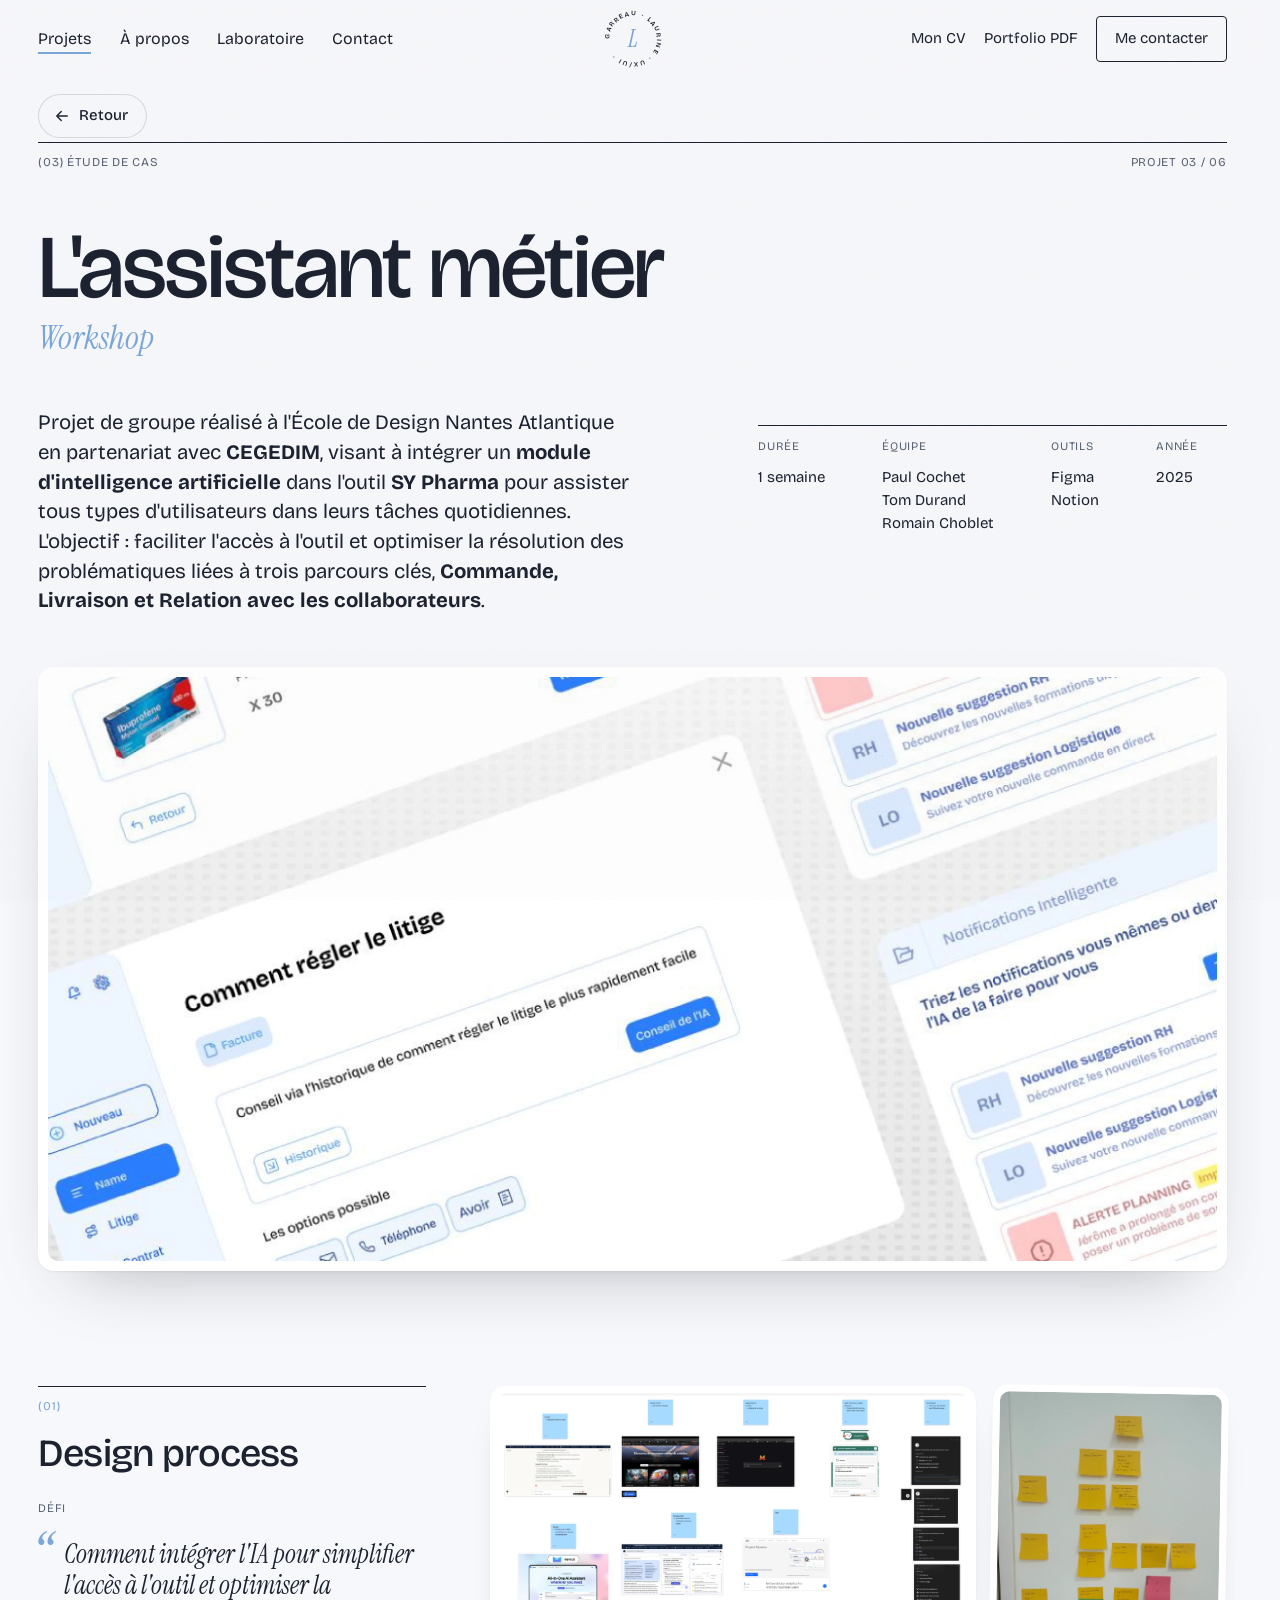
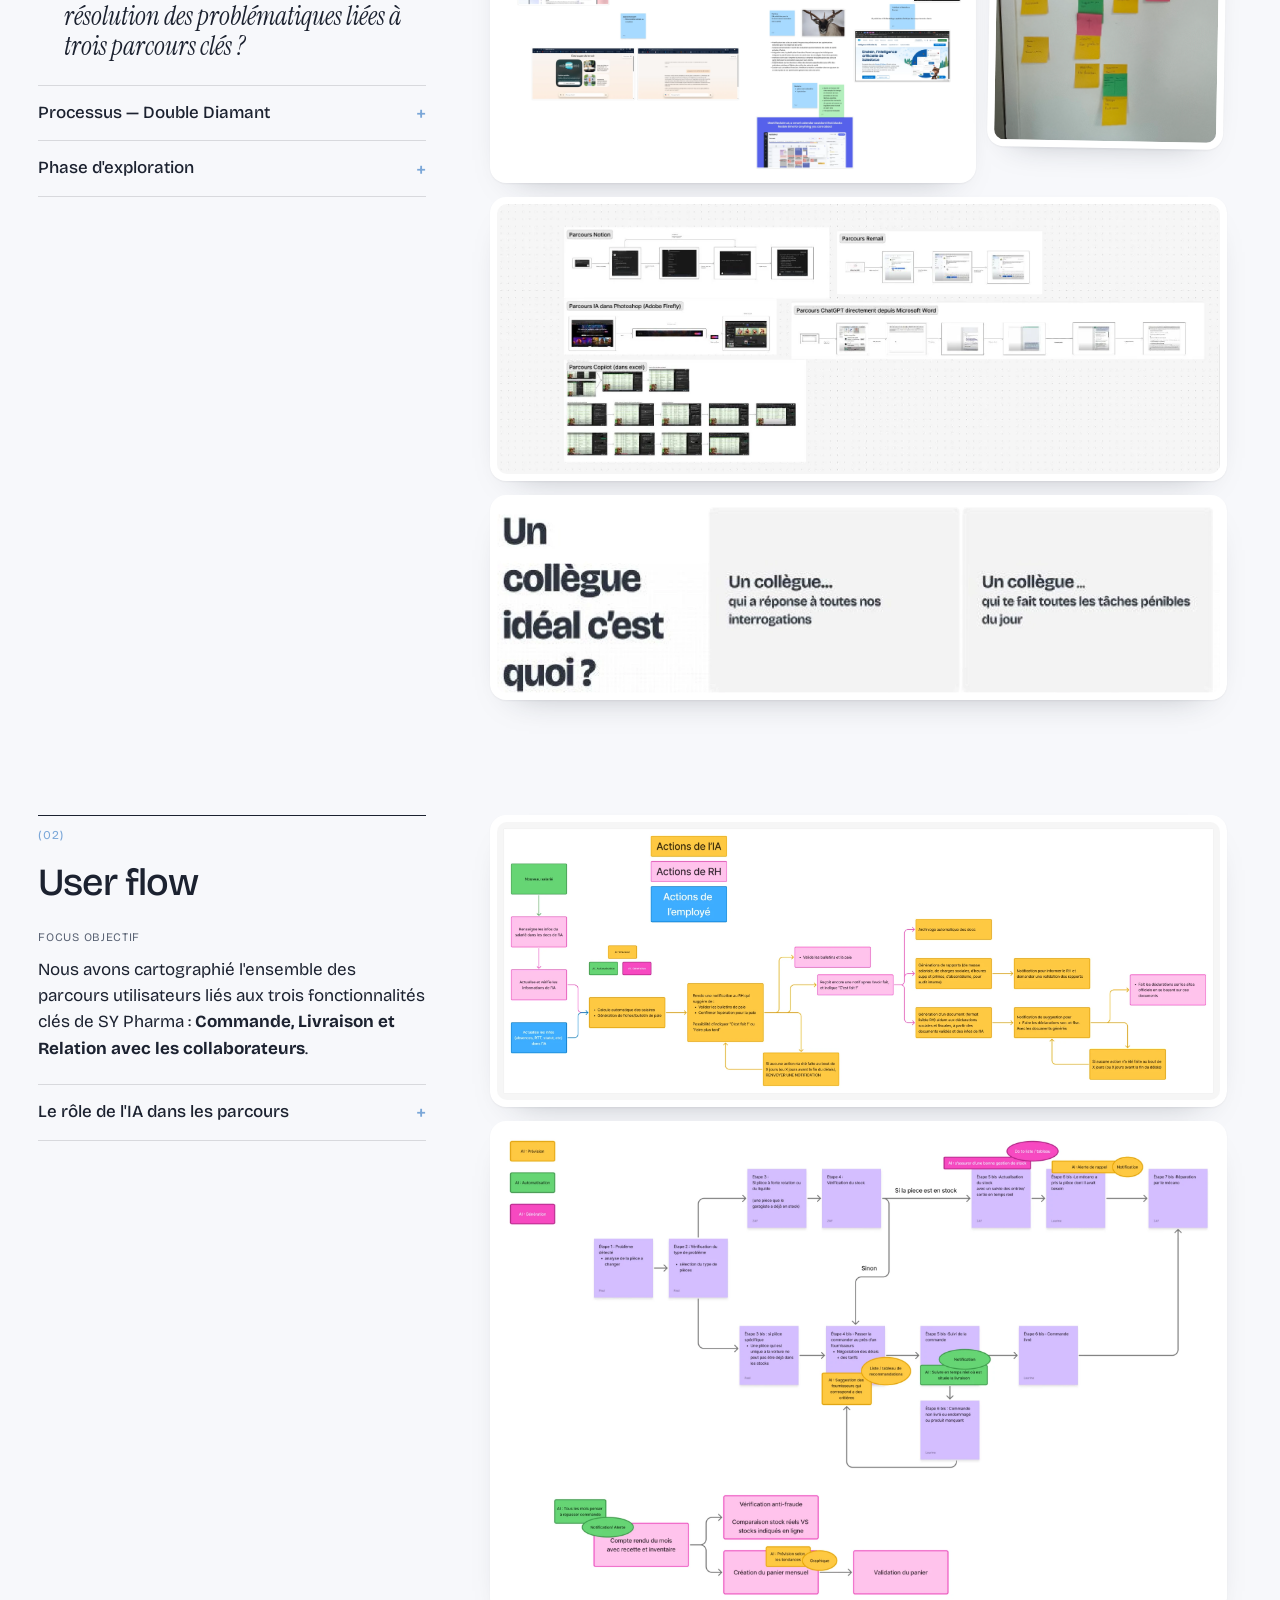
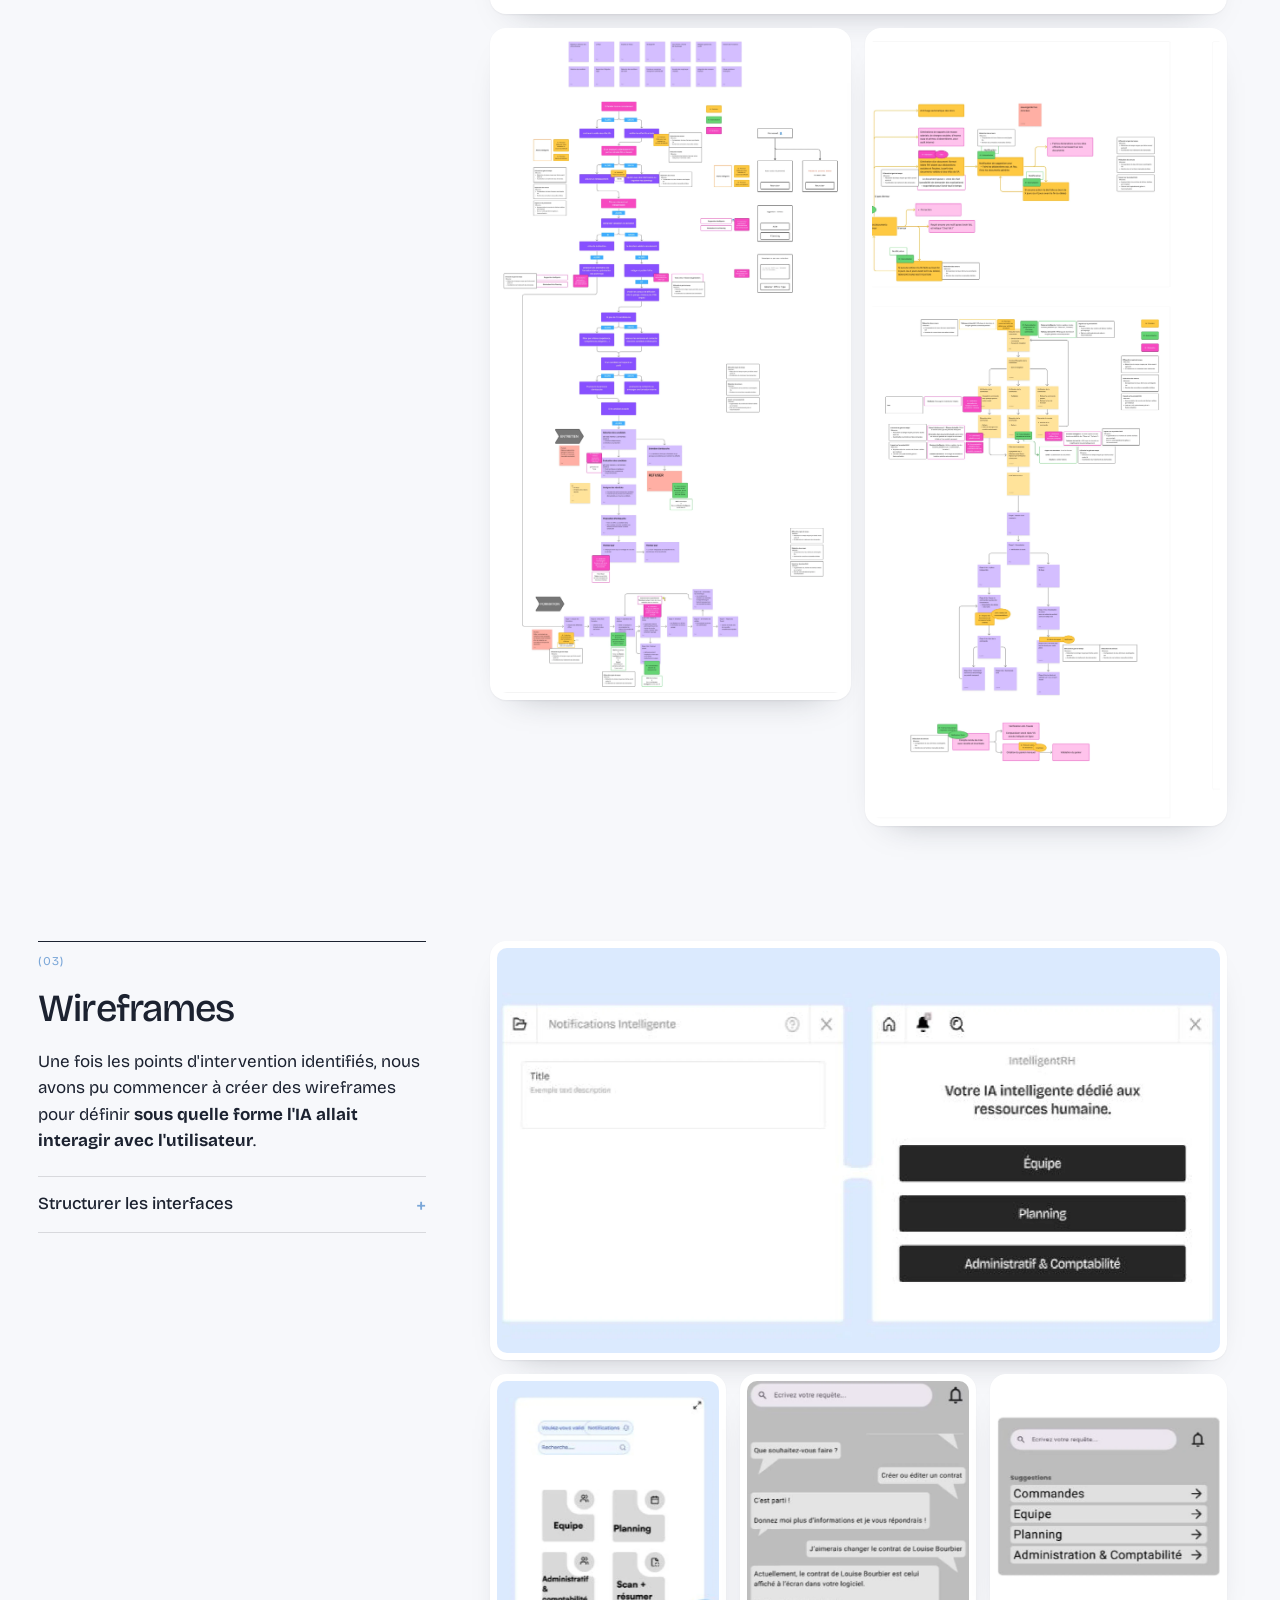
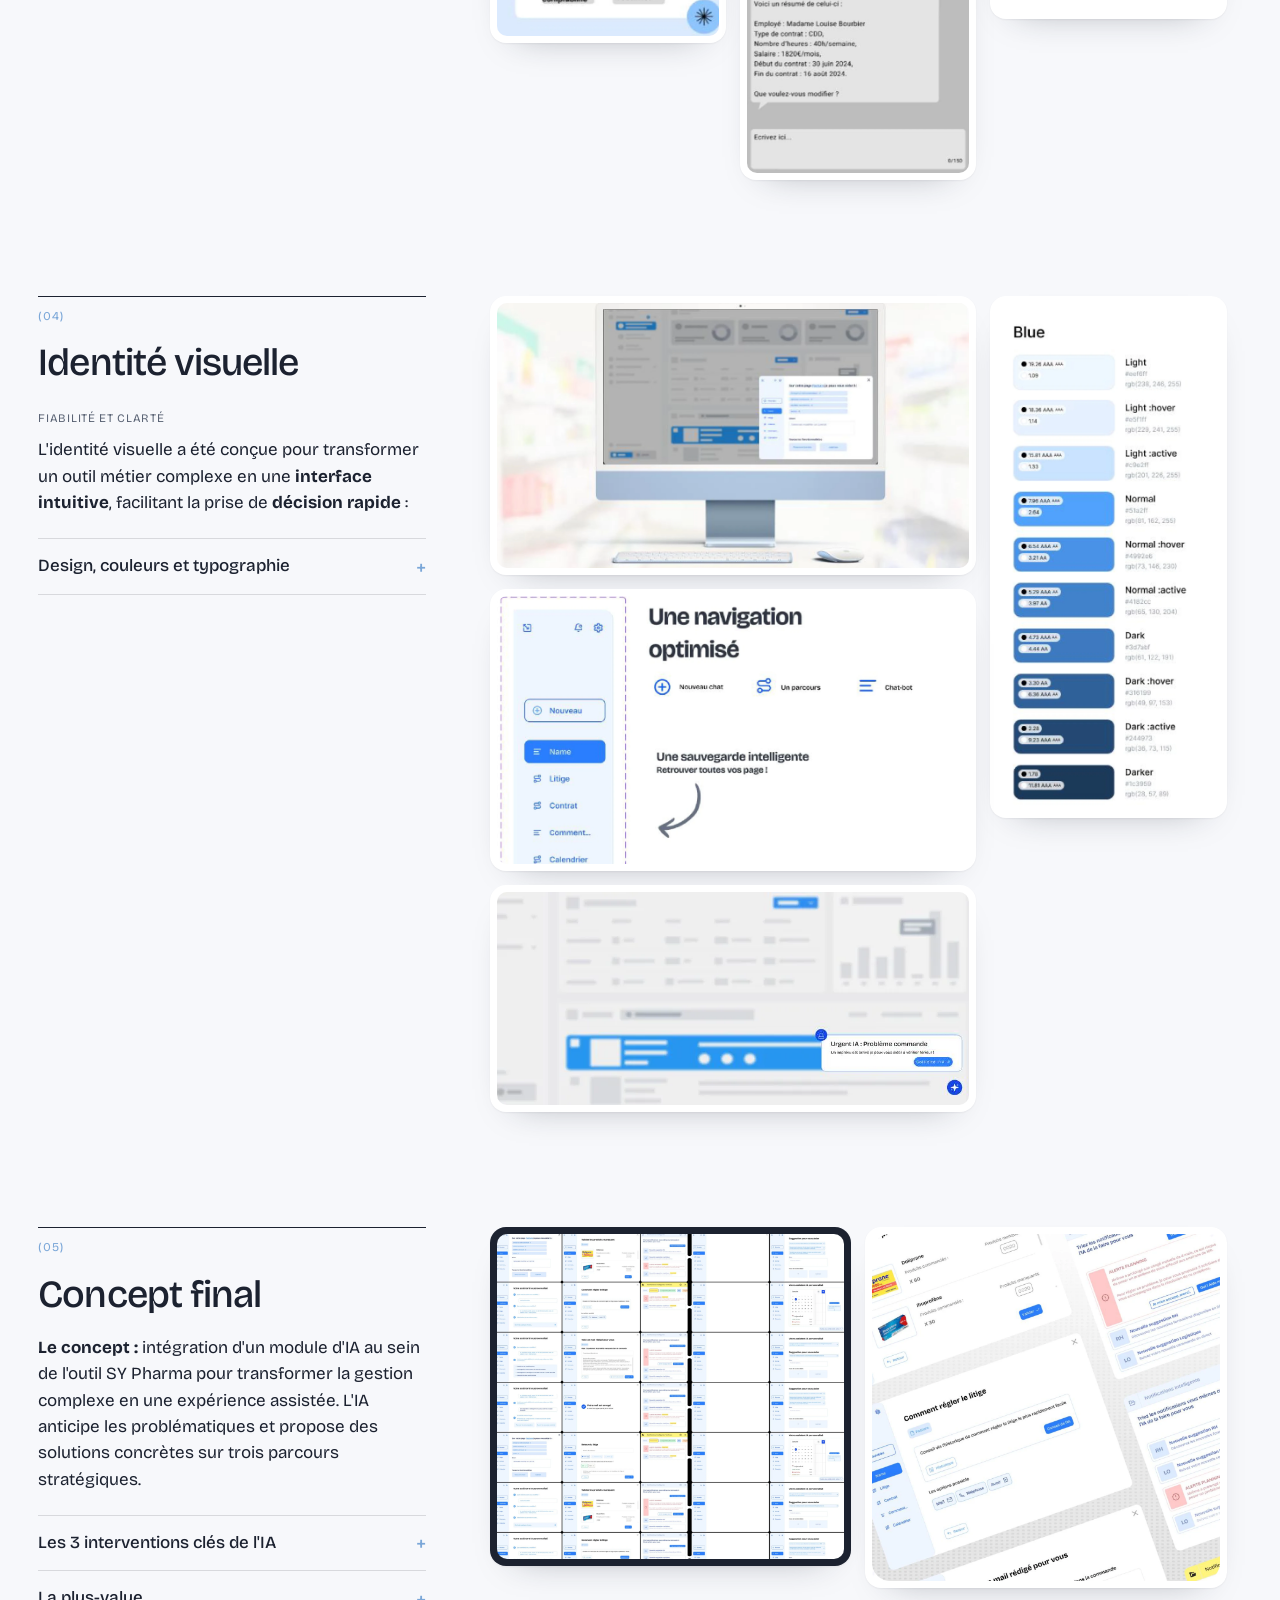
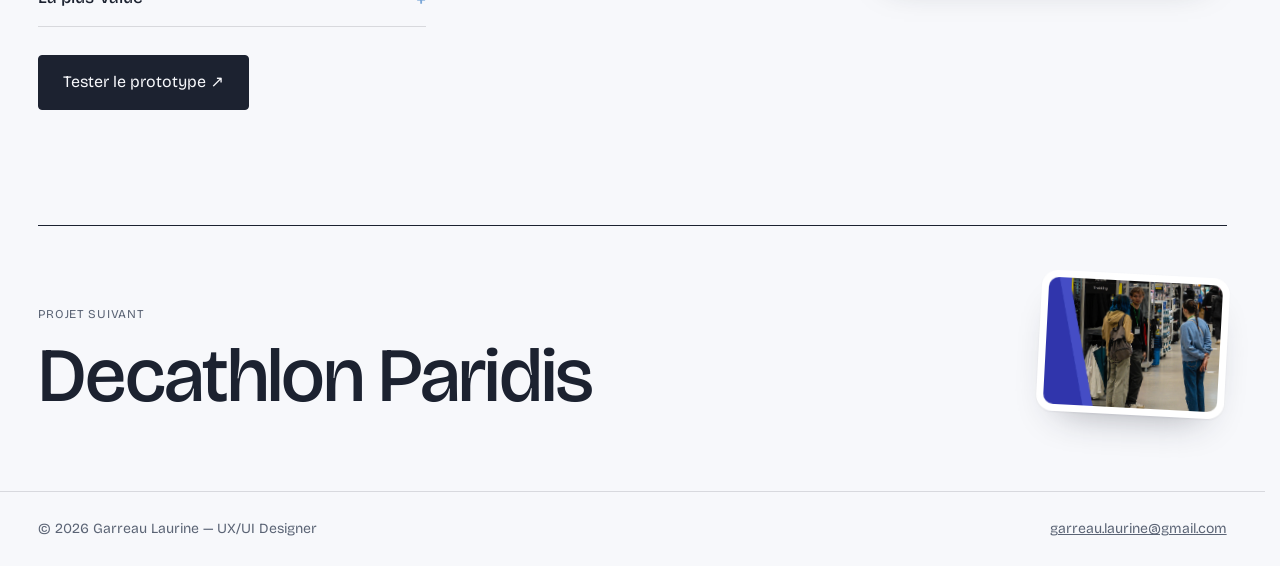
==== commit fcf1d141: "CV : page d'aperçu avant téléchargement (comme le portfolio) Les liens « Mon CV » mènent à cv.html :" ====
--- a/assistant-metier.html
+++ b/assistant-metier.html
@@ -18,7 +18,7 @@
   <link rel="preconnect" href="https://fonts.googleapis.com">
   <link rel="preconnect" href="https://fonts.gstatic.com" crossorigin>
   <link href="https://fonts.googleapis.com/css2?family=Bricolage+Grotesque:opsz,wght@12..96,200..800&family=Instrument+Serif:ital@0;1&display=swap" rel="stylesheet">
-  <link rel="stylesheet" href="assets/css/style.css?v=202611111530">
+  <link rel="stylesheet" href="assets/css/style.css?v=202611111630">
 </head>
 <body>
 
@@ -38,7 +38,7 @@
       <span class="mono">L</span>
     </a>
     <div class="header-right">
-      <a class="cv" href="assets/docs/cv-laurine-garreau.pdf?v=202611081700" target="_blank" rel="noopener">Mon CV ↗</a>
+      <a class="cv" href="cv.html">Mon CV</a>
       <a class="cv" href="portfolio.html">Portfolio PDF</a>
       <a class="btn" href="index.html#contact">Me contacter</a>
       <button class="menu-toggle" aria-label="Menu" aria-expanded="false"><span></span><span></span></button>
--- a/assets/css/style.css
+++ b/assets/css/style.css
@@ -1006,3 +1006,6 @@
 .doc-pages { display: grid; gap: clamp(14px, 2vw, 24px); max-width: 1180px; margin-inline: auto; }
 .doc-pages .shot { grid-column: auto; display: block; width: 100%; }
 .doc-pages .shot img { aspect-ratio: 16 / 9; height: auto; }
+/* CV : une page au format portrait, moins large */
+.doc-pages--portrait { max-width: 860px; }
+.doc-pages--portrait .shot img { aspect-ratio: auto; }
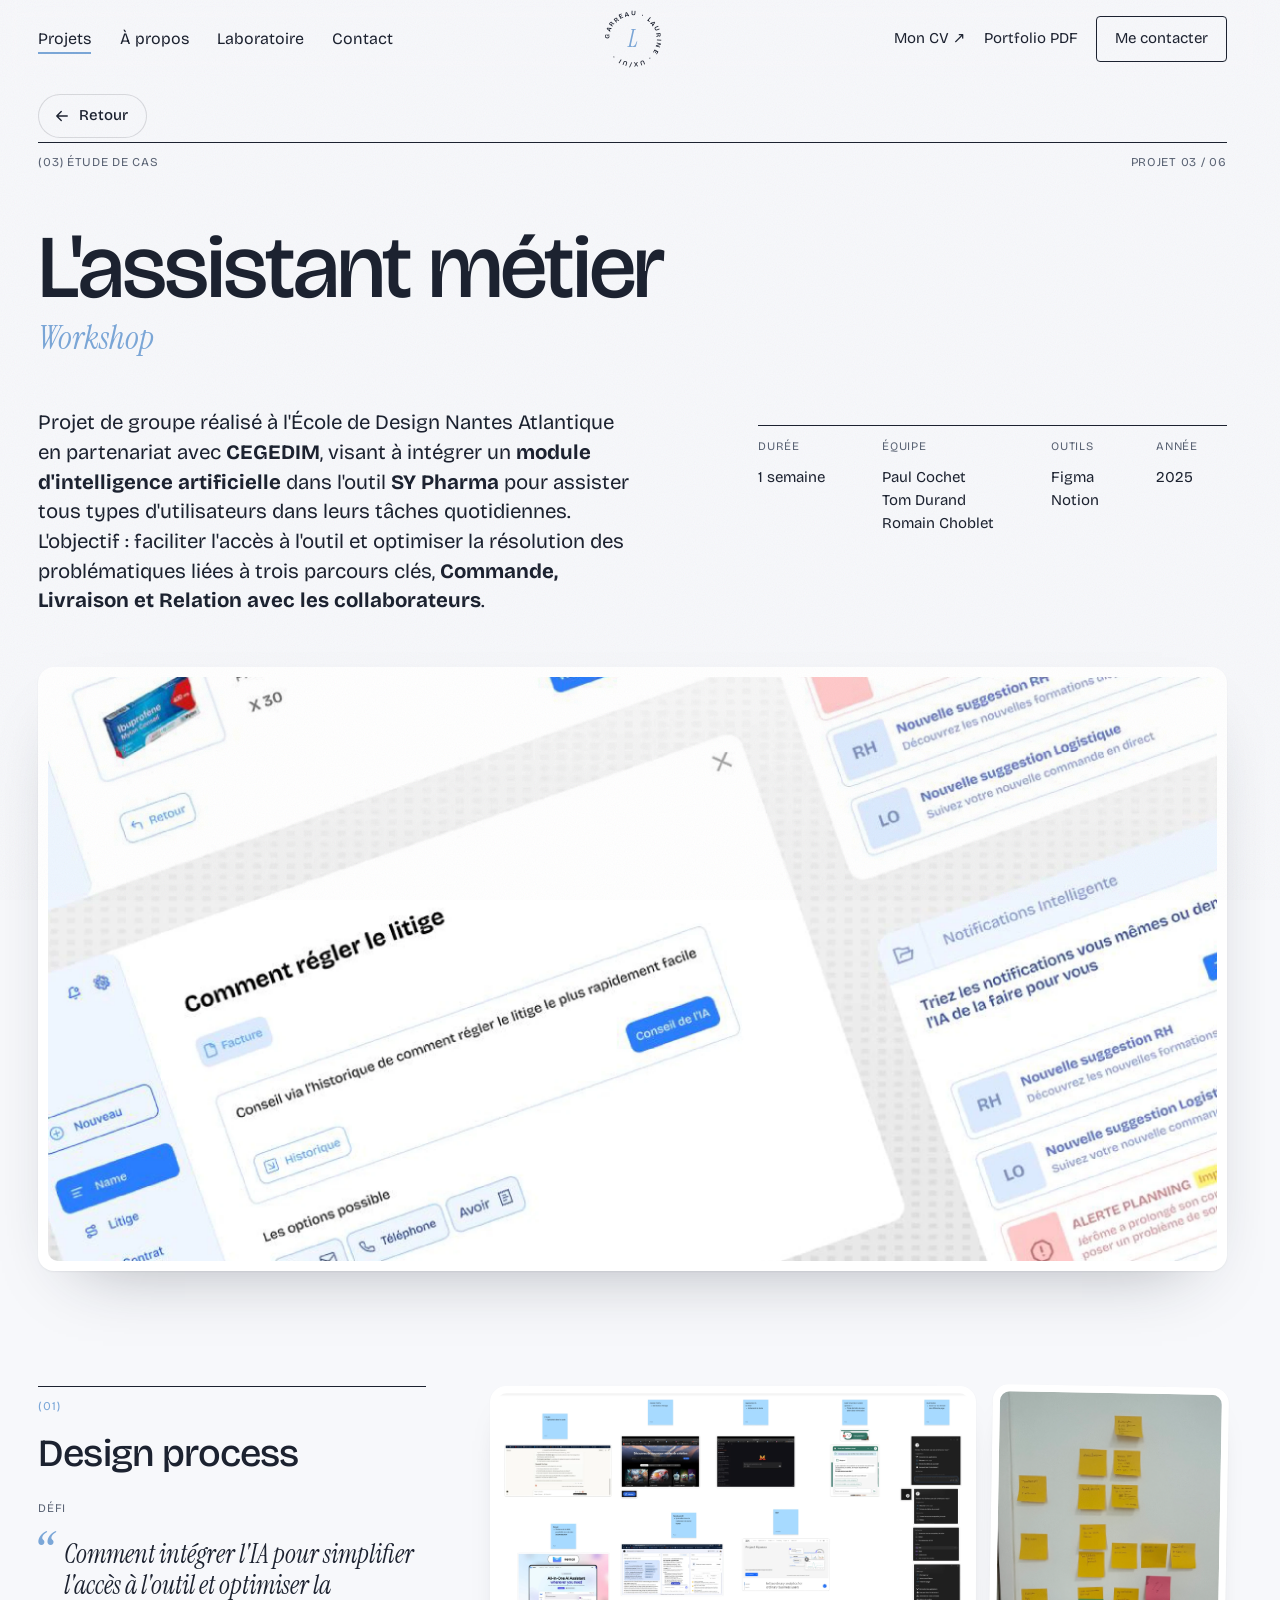
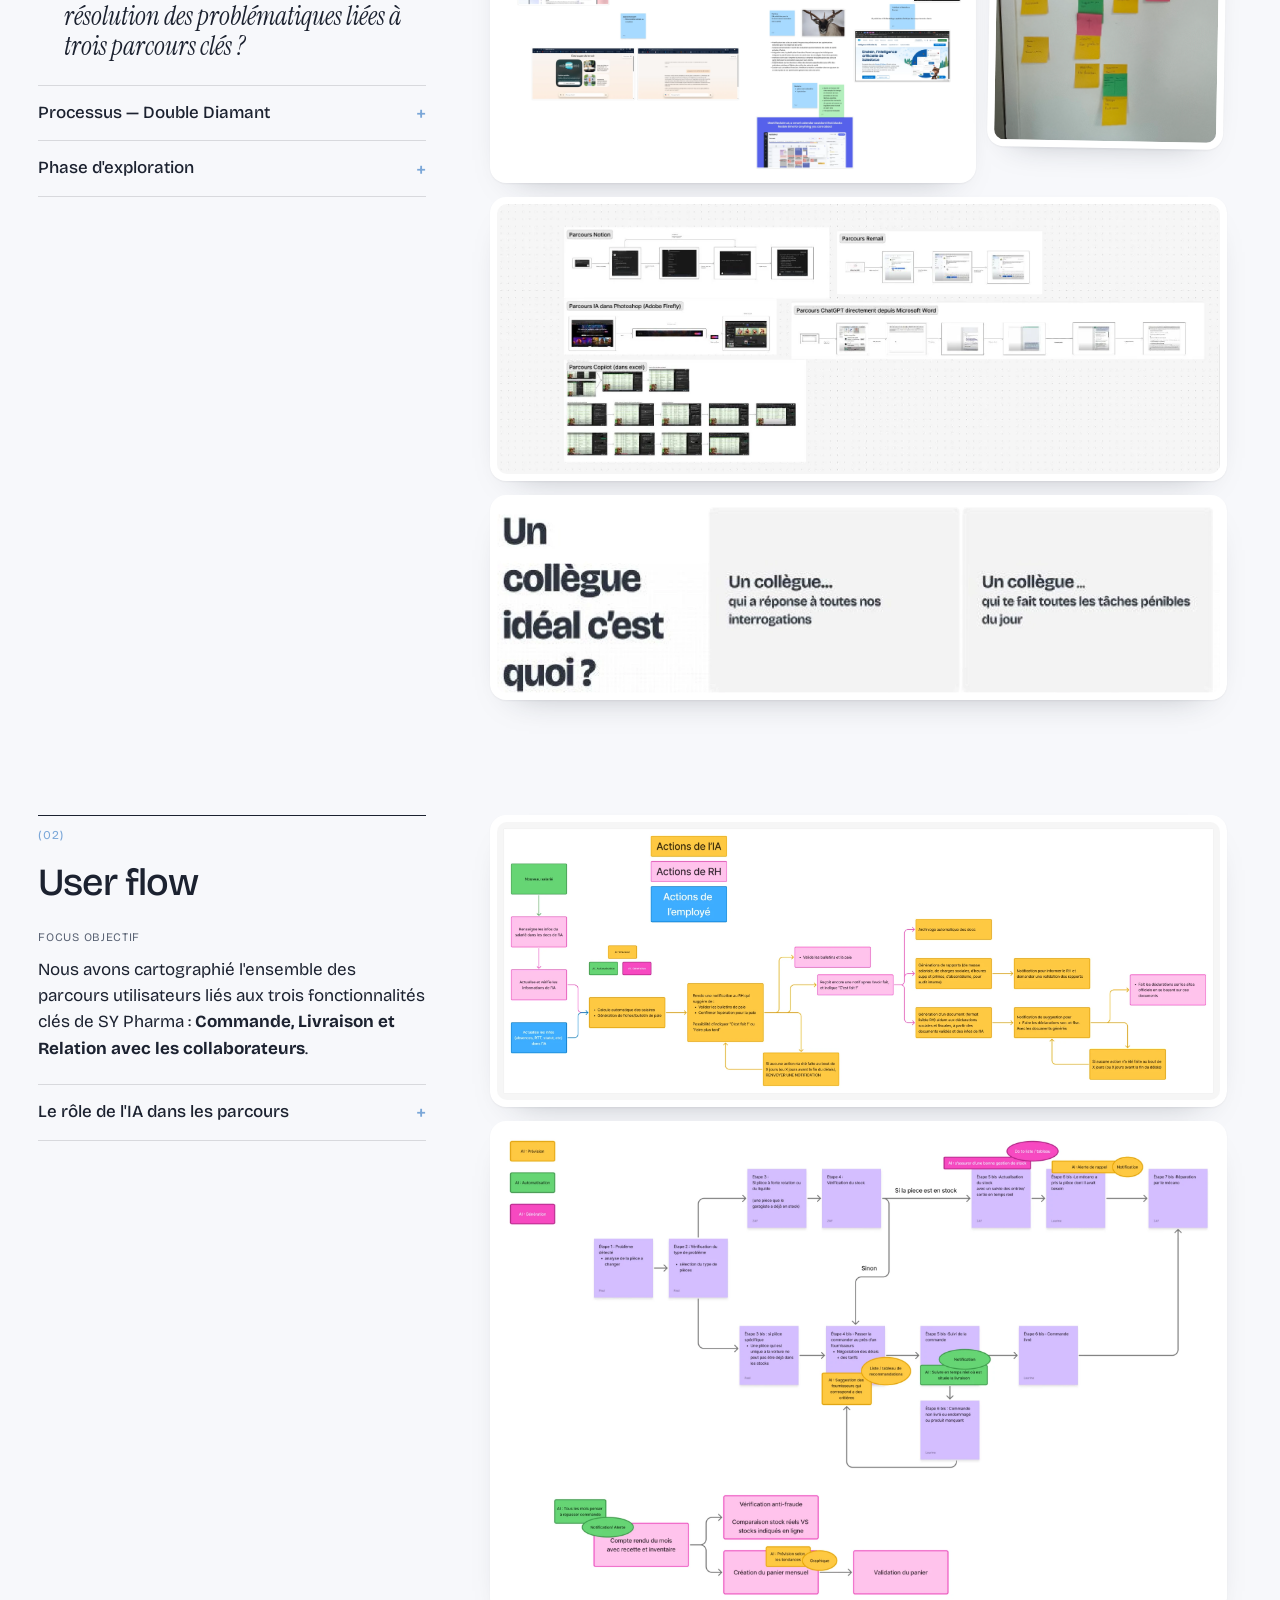
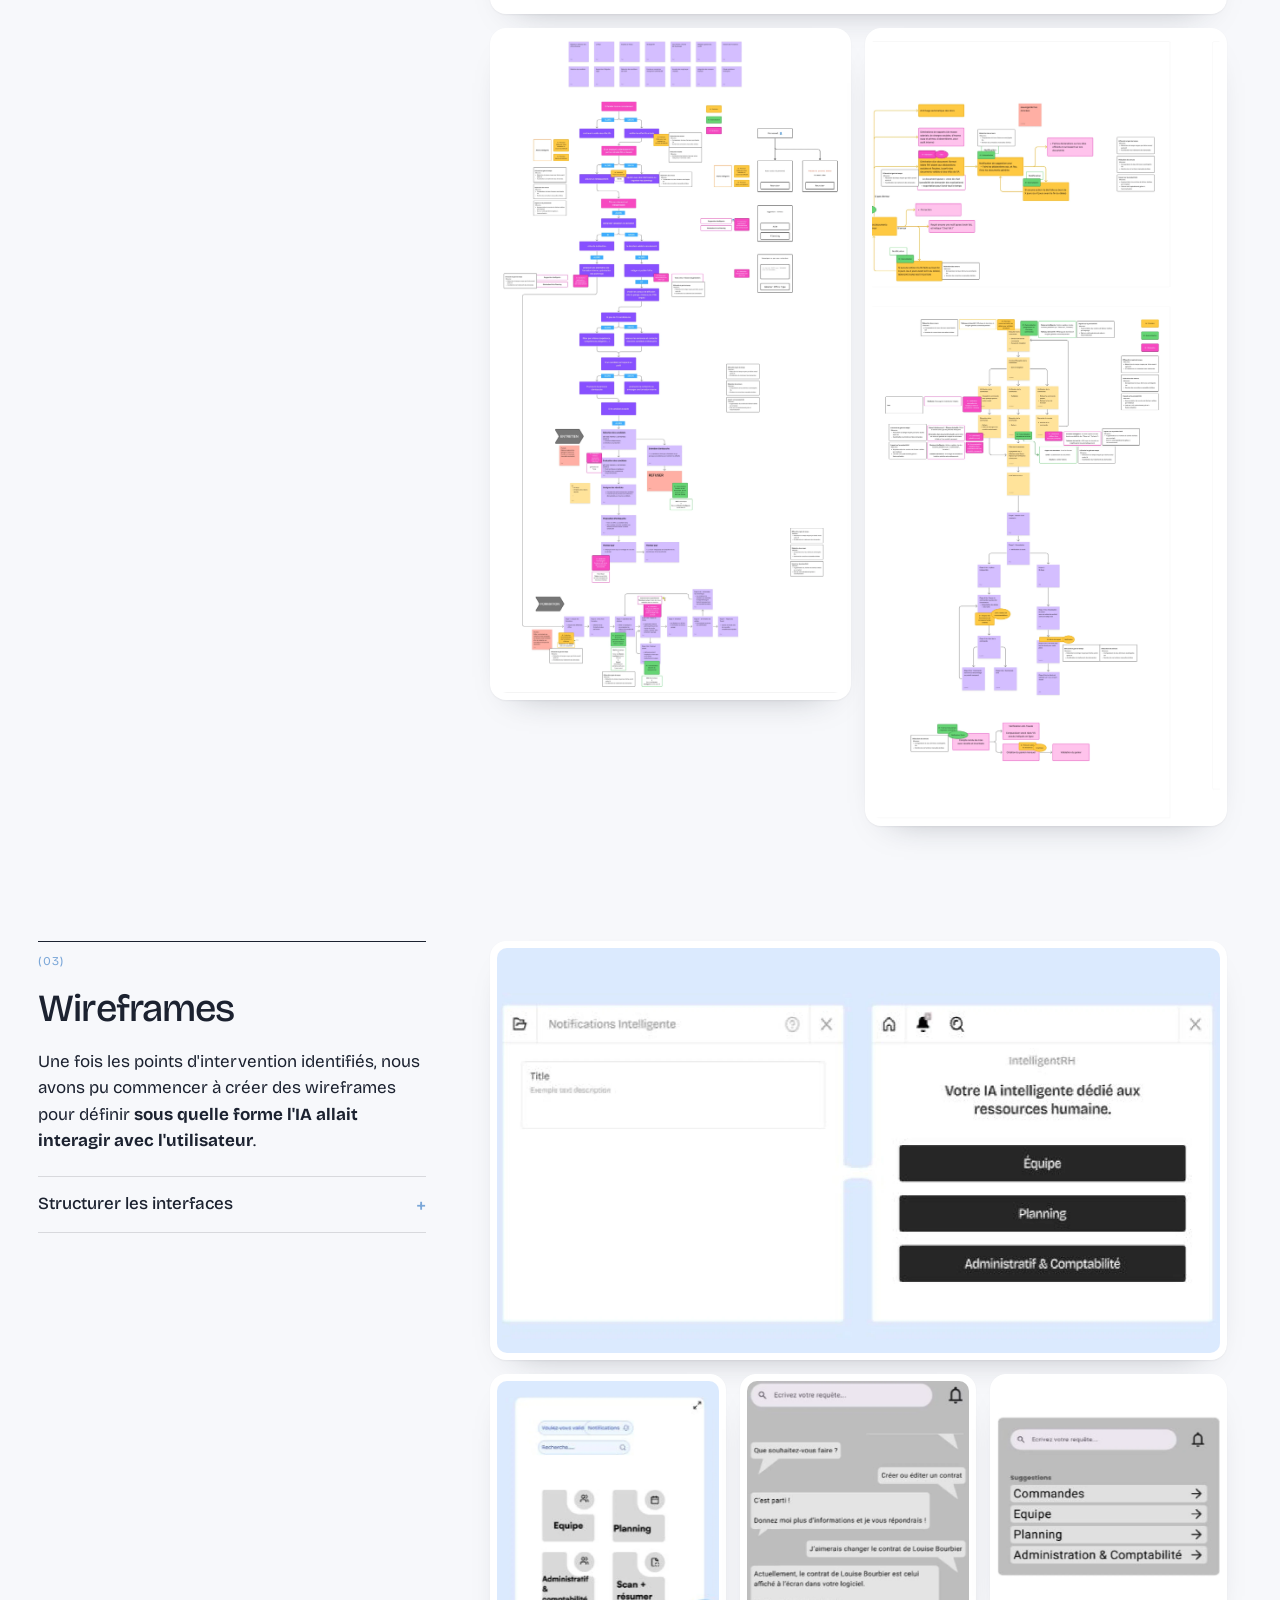
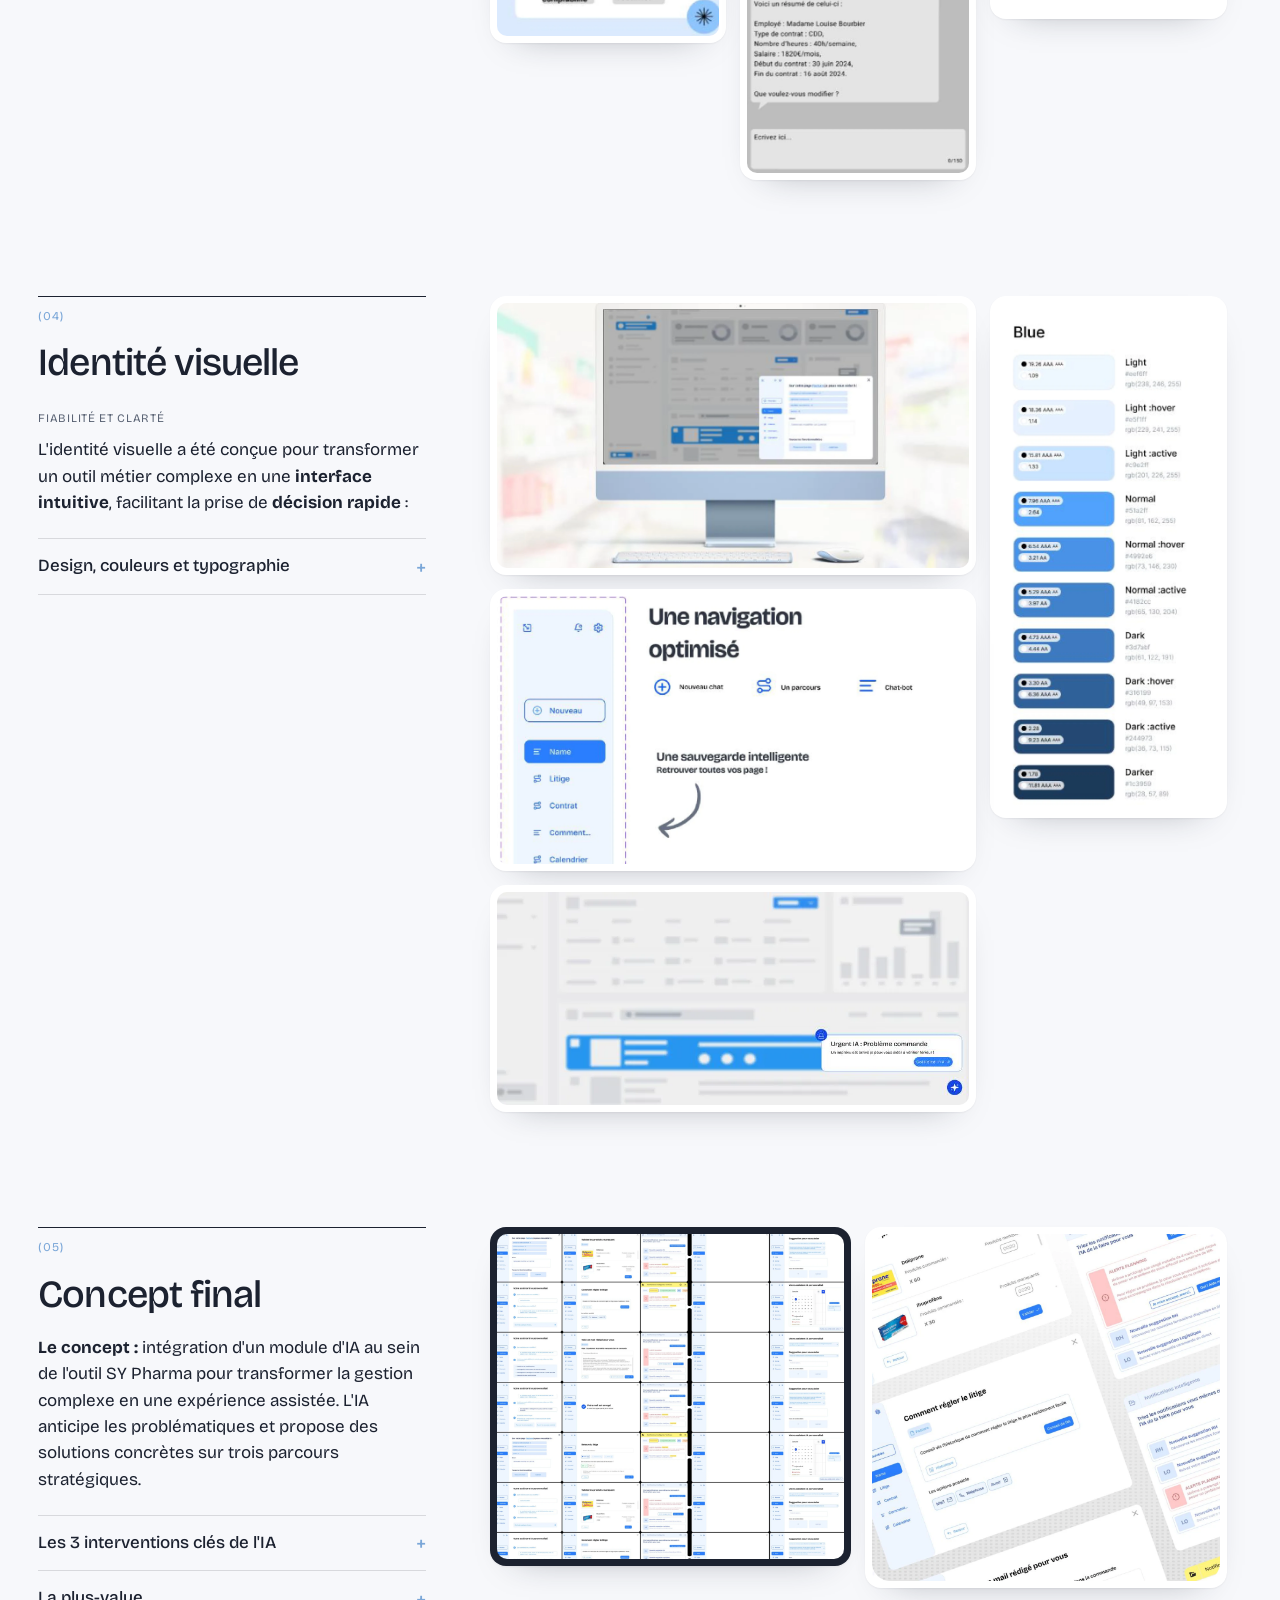
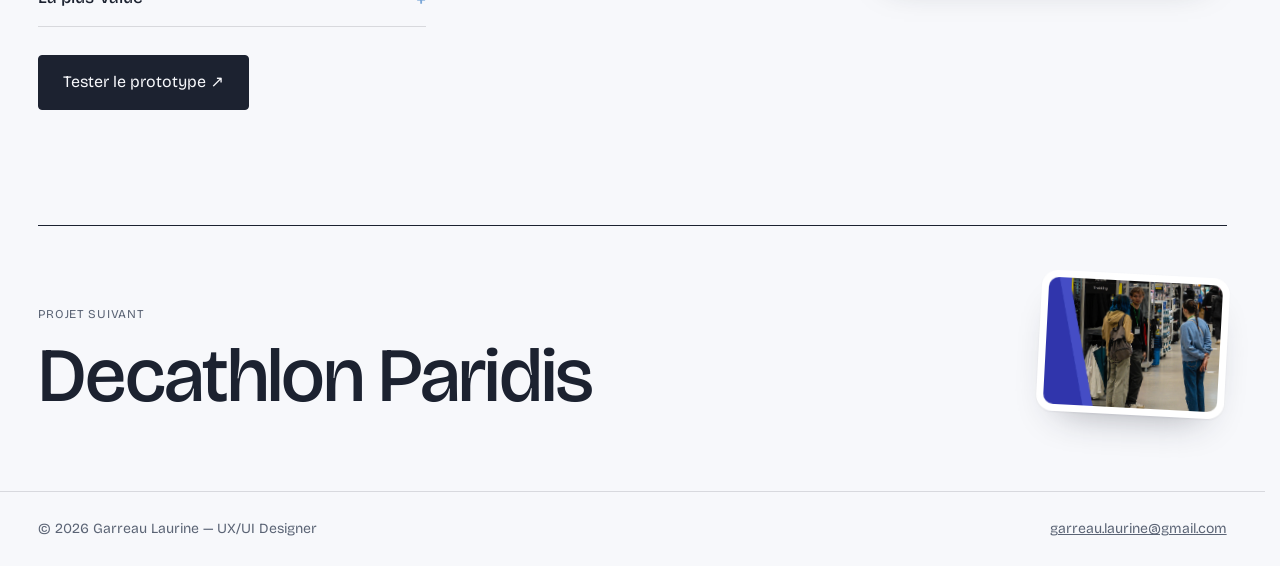
==== commit e7b64871: "CV : retour au lien direct vers le PDF (nouvelle version), sans page d'aperçu Co-Authored-By: Claude" ====
--- a/assistant-metier.html
+++ b/assistant-metier.html
@@ -18,7 +18,7 @@
   <link rel="preconnect" href="https://fonts.googleapis.com">
   <link rel="preconnect" href="https://fonts.gstatic.com" crossorigin>
   <link href="https://fonts.googleapis.com/css2?family=Bricolage+Grotesque:opsz,wght@12..96,200..800&family=Instrument+Serif:ital@0;1&display=swap" rel="stylesheet">
-  <link rel="stylesheet" href="assets/css/style.css?v=202611111630">
+  <link rel="stylesheet" href="assets/css/style.css?v=202611111530">
 </head>
 <body>
 
@@ -38,7 +38,7 @@
       <span class="mono">L</span>
     </a>
     <div class="header-right">
-      <a class="cv" href="cv.html">Mon CV</a>
+      <a class="cv" href="assets/docs/cv-laurine-garreau.pdf?v=202611111600" target="_blank" rel="noopener">Mon CV ↗</a>
       <a class="cv" href="portfolio.html">Portfolio PDF</a>
       <a class="btn" href="index.html#contact">Me contacter</a>
       <button class="menu-toggle" aria-label="Menu" aria-expanded="false"><span></span><span></span></button>
--- a/assets/css/style.css
+++ b/assets/css/style.css
@@ -1006,6 +1006,3 @@
 .doc-pages { display: grid; gap: clamp(14px, 2vw, 24px); max-width: 1180px; margin-inline: auto; }
 .doc-pages .shot { grid-column: auto; display: block; width: 100%; }
 .doc-pages .shot img { aspect-ratio: 16 / 9; height: auto; }
-/* CV : une page au format portrait, moins large */
-.doc-pages--portrait { max-width: 860px; }
-.doc-pages--portrait .shot img { aspect-ratio: auto; }
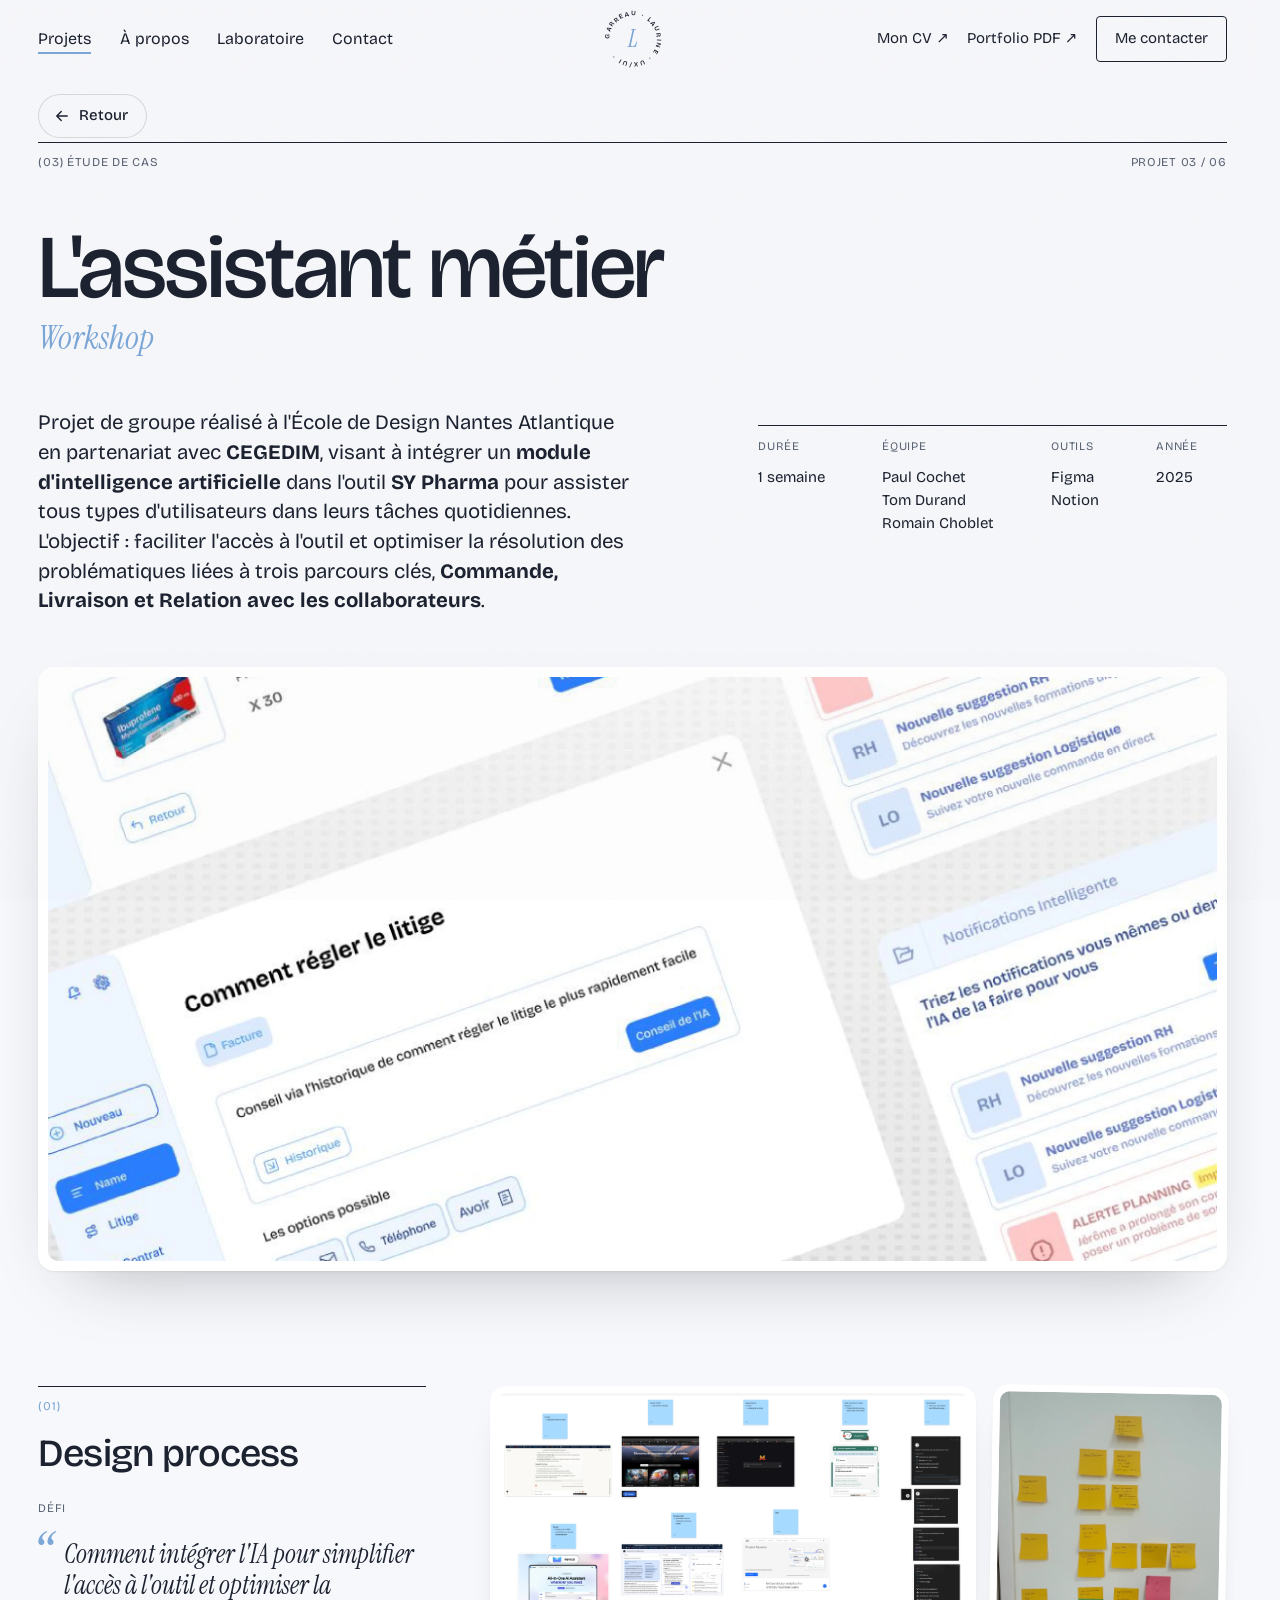
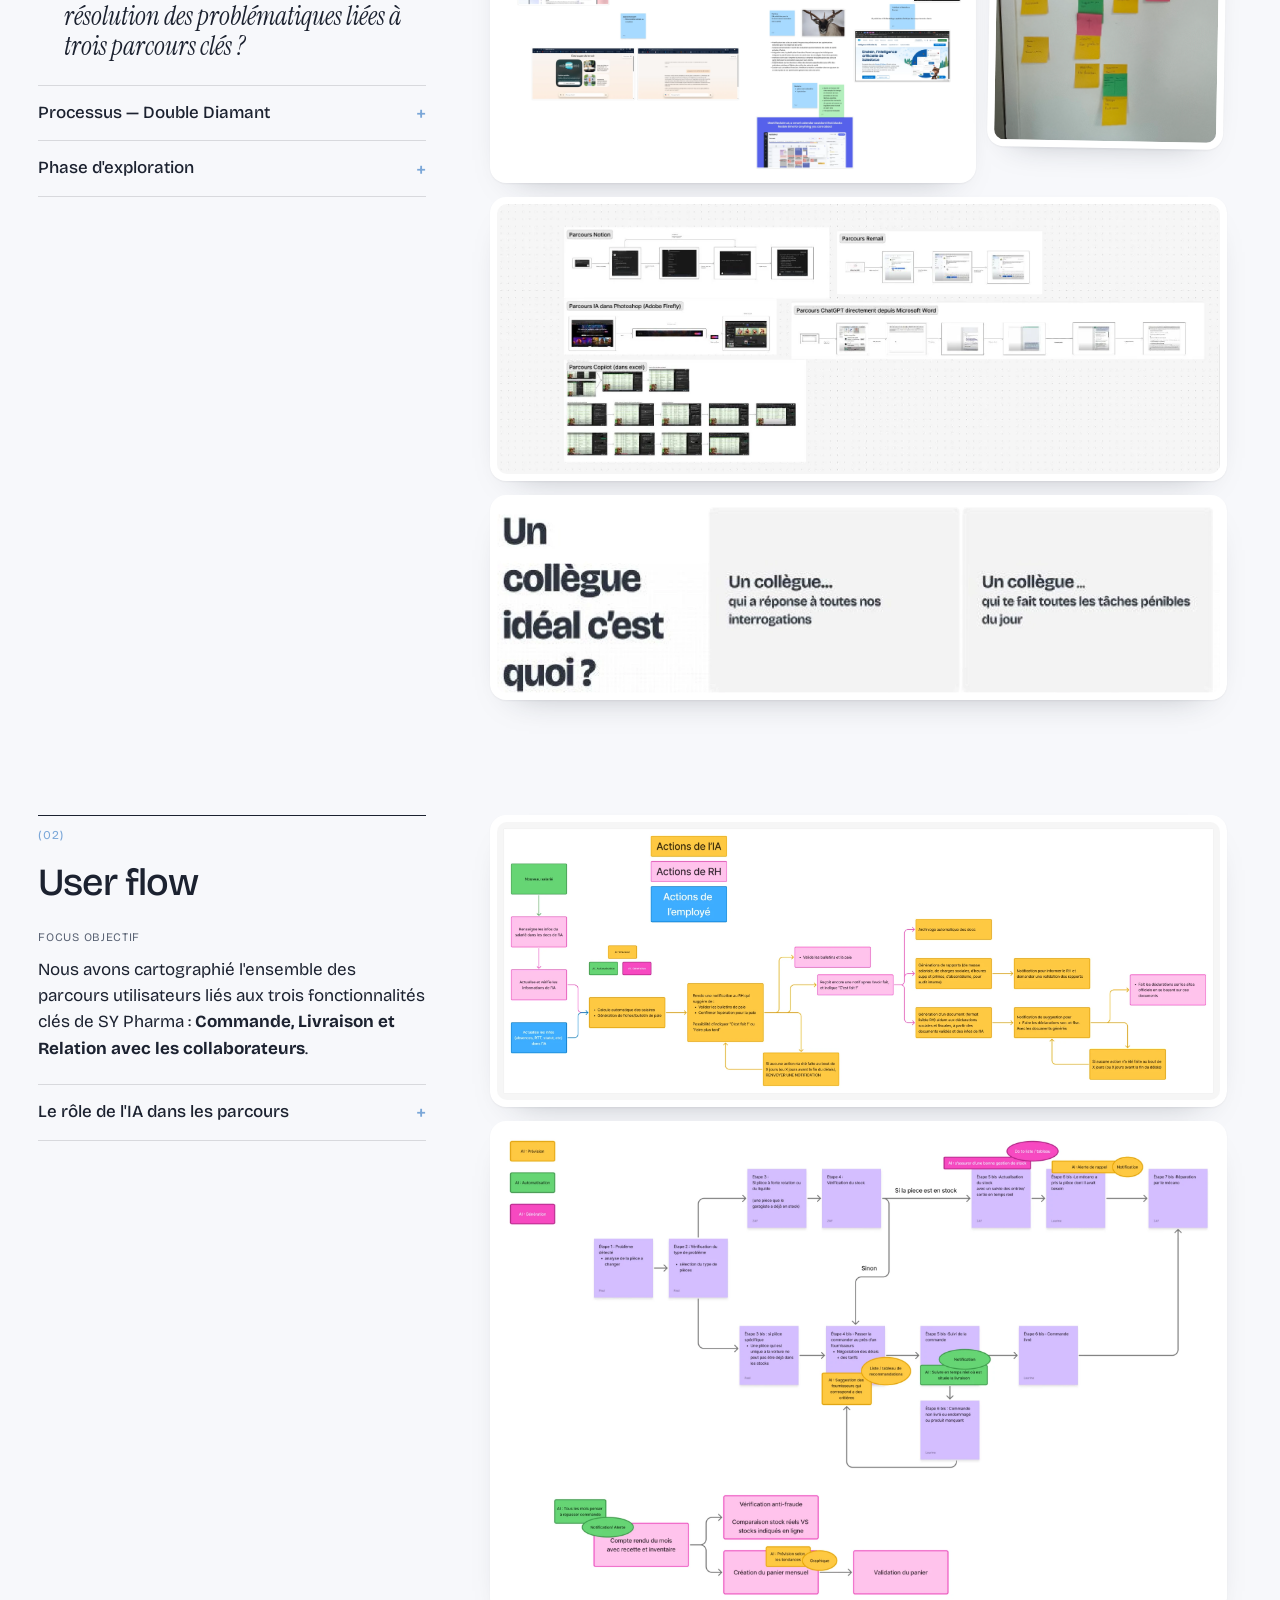
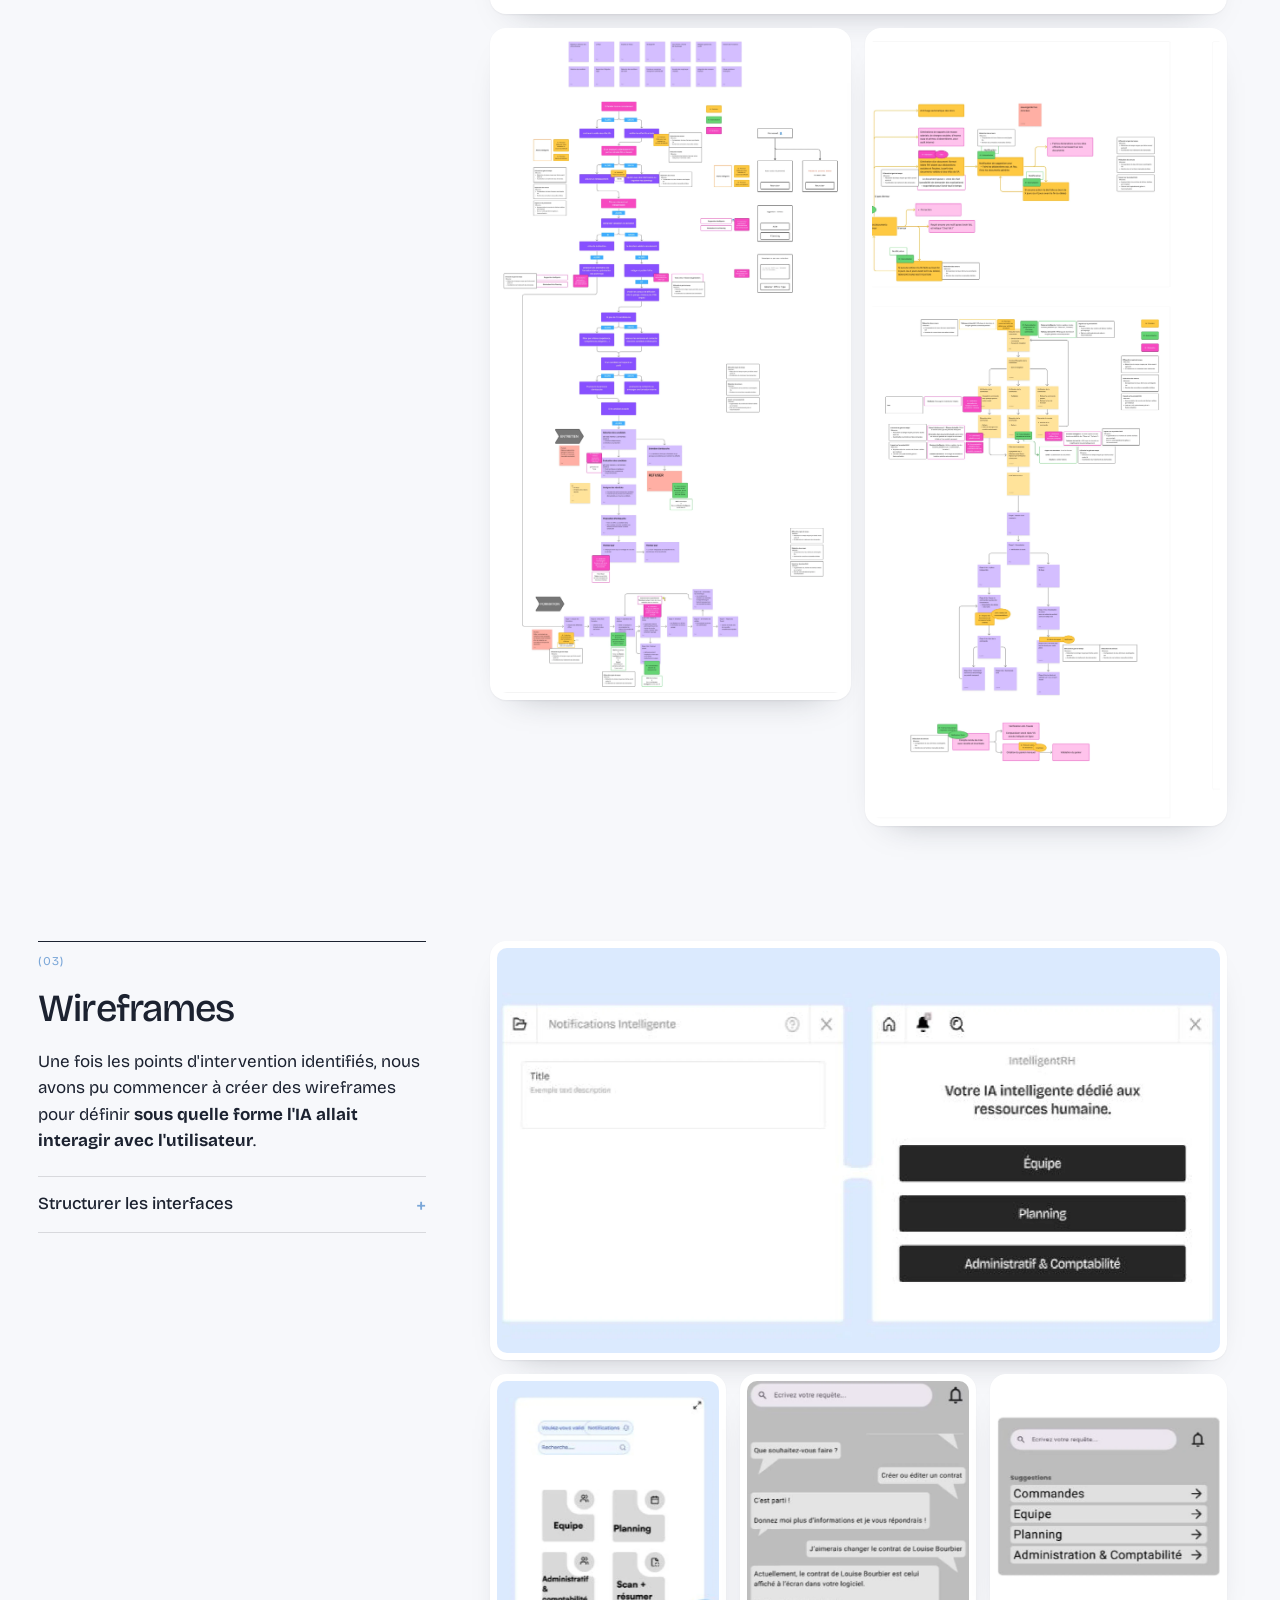
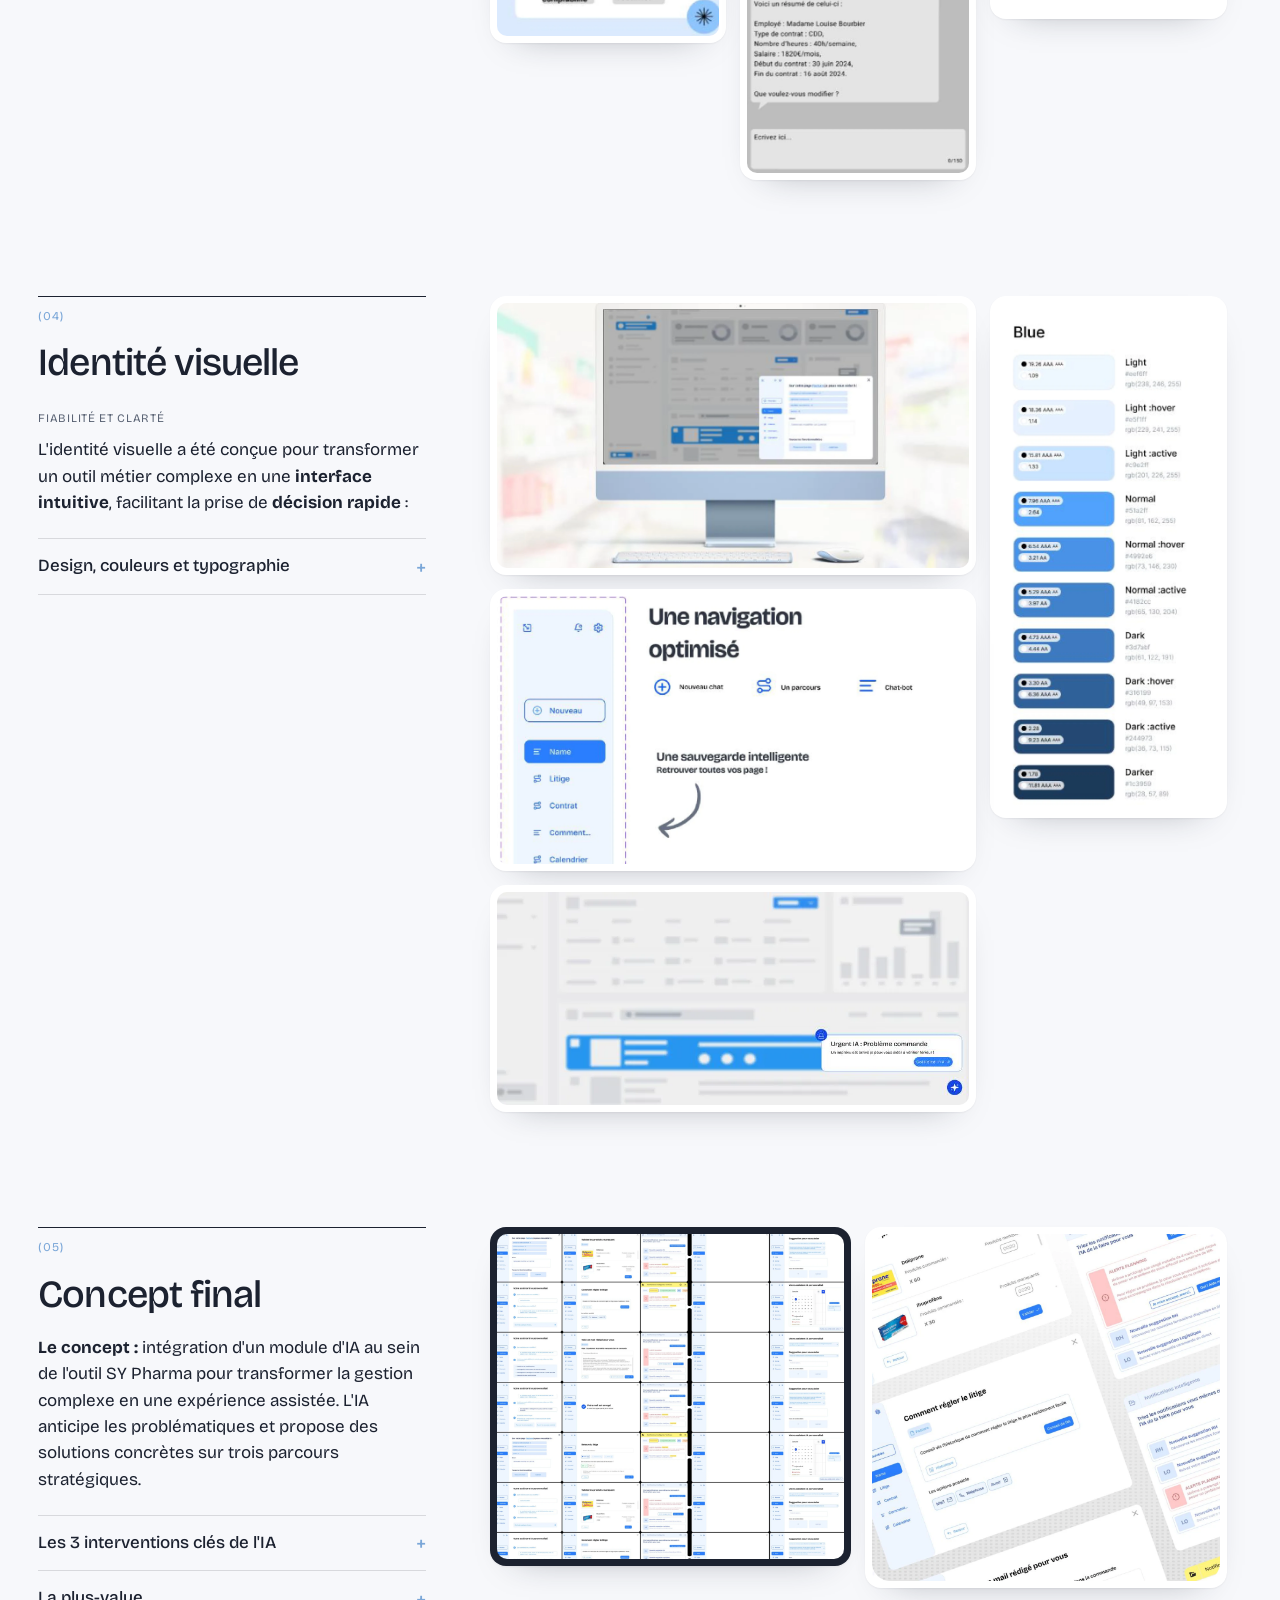
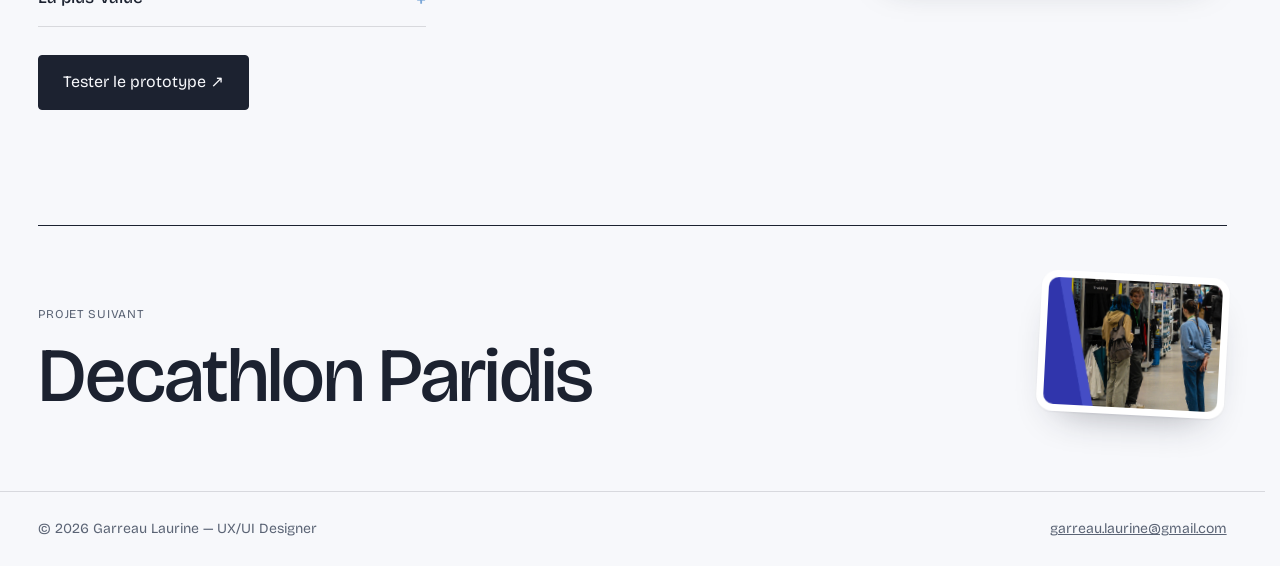
==== commit 44a469a2: "Portfolio PDF : retour au lien direct (nouvel onglet), sans page d'aperçu Le PDF reste la version av" ====
--- a/assistant-metier.html
+++ b/assistant-metier.html
@@ -18,7 +18,7 @@
   <link rel="preconnect" href="https://fonts.googleapis.com">
   <link rel="preconnect" href="https://fonts.gstatic.com" crossorigin>
   <link href="https://fonts.googleapis.com/css2?family=Bricolage+Grotesque:opsz,wght@12..96,200..800&family=Instrument+Serif:ital@0;1&display=swap" rel="stylesheet">
-  <link rel="stylesheet" href="assets/css/style.css?v=202611111530">
+  <link rel="stylesheet" href="assets/css/style.css?v=202611111700">
 </head>
 <body>
 
@@ -39,7 +39,7 @@
     </a>
     <div class="header-right">
       <a class="cv" href="assets/docs/cv-laurine-garreau.pdf?v=202611111600" target="_blank" rel="noopener">Mon CV ↗</a>
-      <a class="cv" href="portfolio.html">Portfolio PDF</a>
+      <a class="cv" href="assets/docs/Portfolio%20Garreau%20Laurine.pdf?v=202611111700" target="_blank" rel="noopener">Portfolio PDF ↗</a>
       <a class="btn" href="index.html#contact">Me contacter</a>
       <button class="menu-toggle" aria-label="Menu" aria-expanded="false"><span></span><span></span></button>
     </div>
--- a/assets/css/style.css
+++ b/assets/css/style.css
@@ -998,11 +998,3 @@
   .hero-meta p strong { color: var(--ink); }
   .hero-meta .status { font-size: 11.5px; }
 }
-
-/* Aperçu du portfolio PDF : les pages à feuilleter, le téléchargement en haut et en bas */
-.doc-actions { display: flex; flex-wrap: wrap; gap: 12px; margin-top: clamp(20px, 3vw, 32px); }
-.doc-actions--end { justify-content: center; margin: clamp(40px, 6vw, 80px) 0 clamp(64px, 9vw, 120px); }
-.doc-size { opacity: .7; font-weight: 400; }
-.doc-pages { display: grid; gap: clamp(14px, 2vw, 24px); max-width: 1180px; margin-inline: auto; }
-.doc-pages .shot { grid-column: auto; display: block; width: 100%; }
-.doc-pages .shot img { aspect-ratio: 16 / 9; height: auto; }
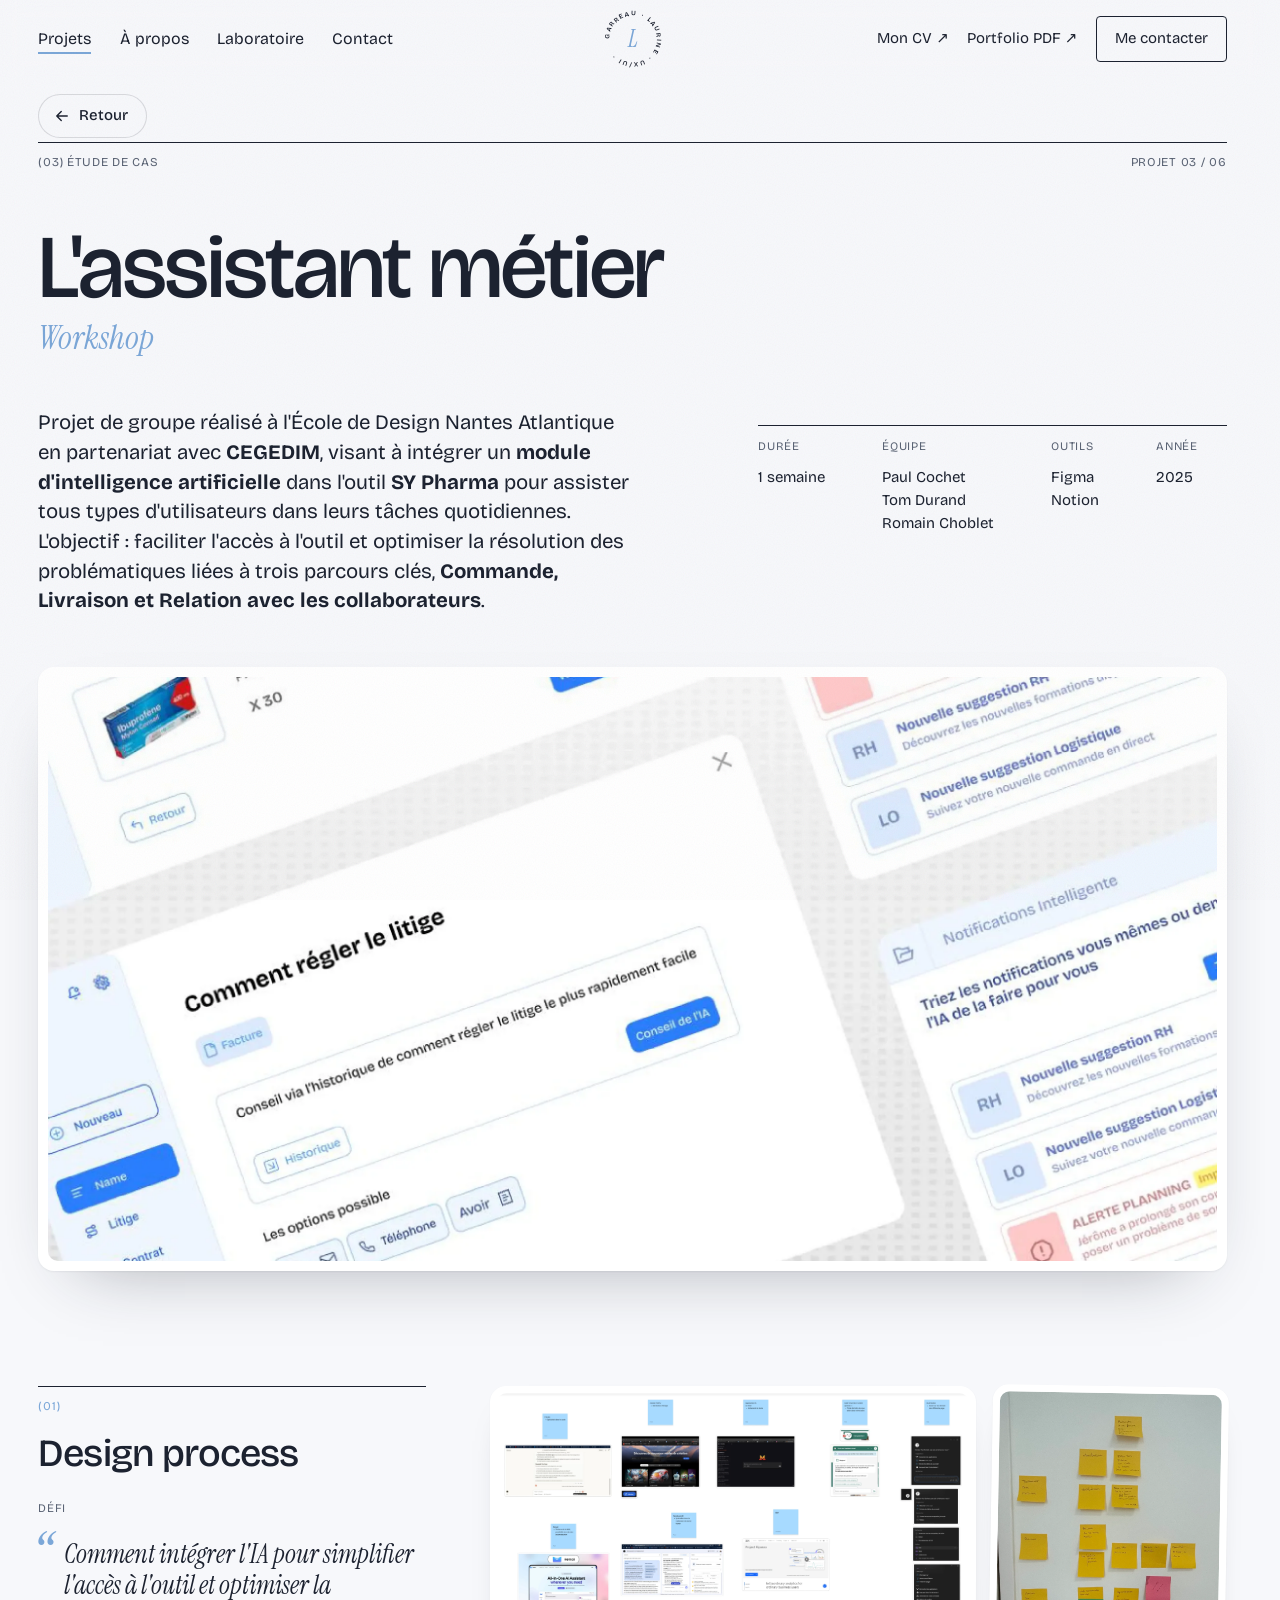
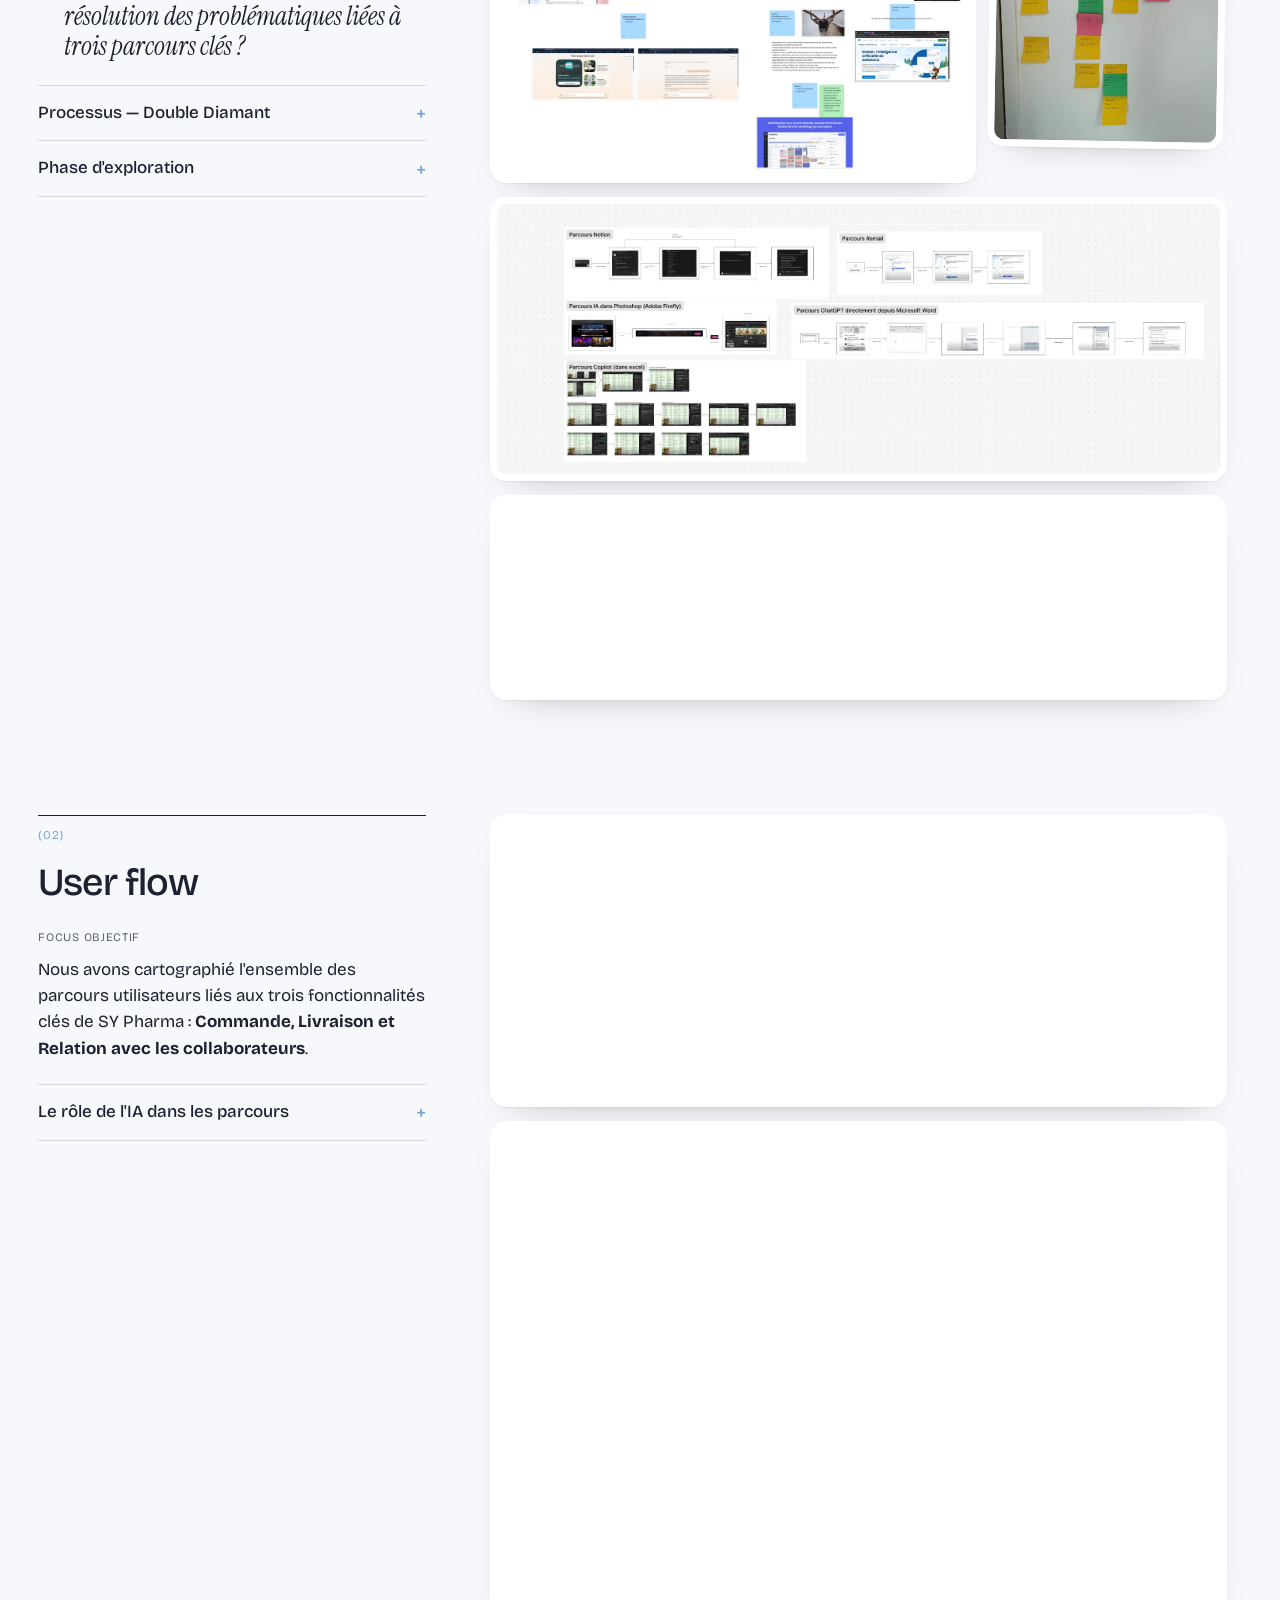
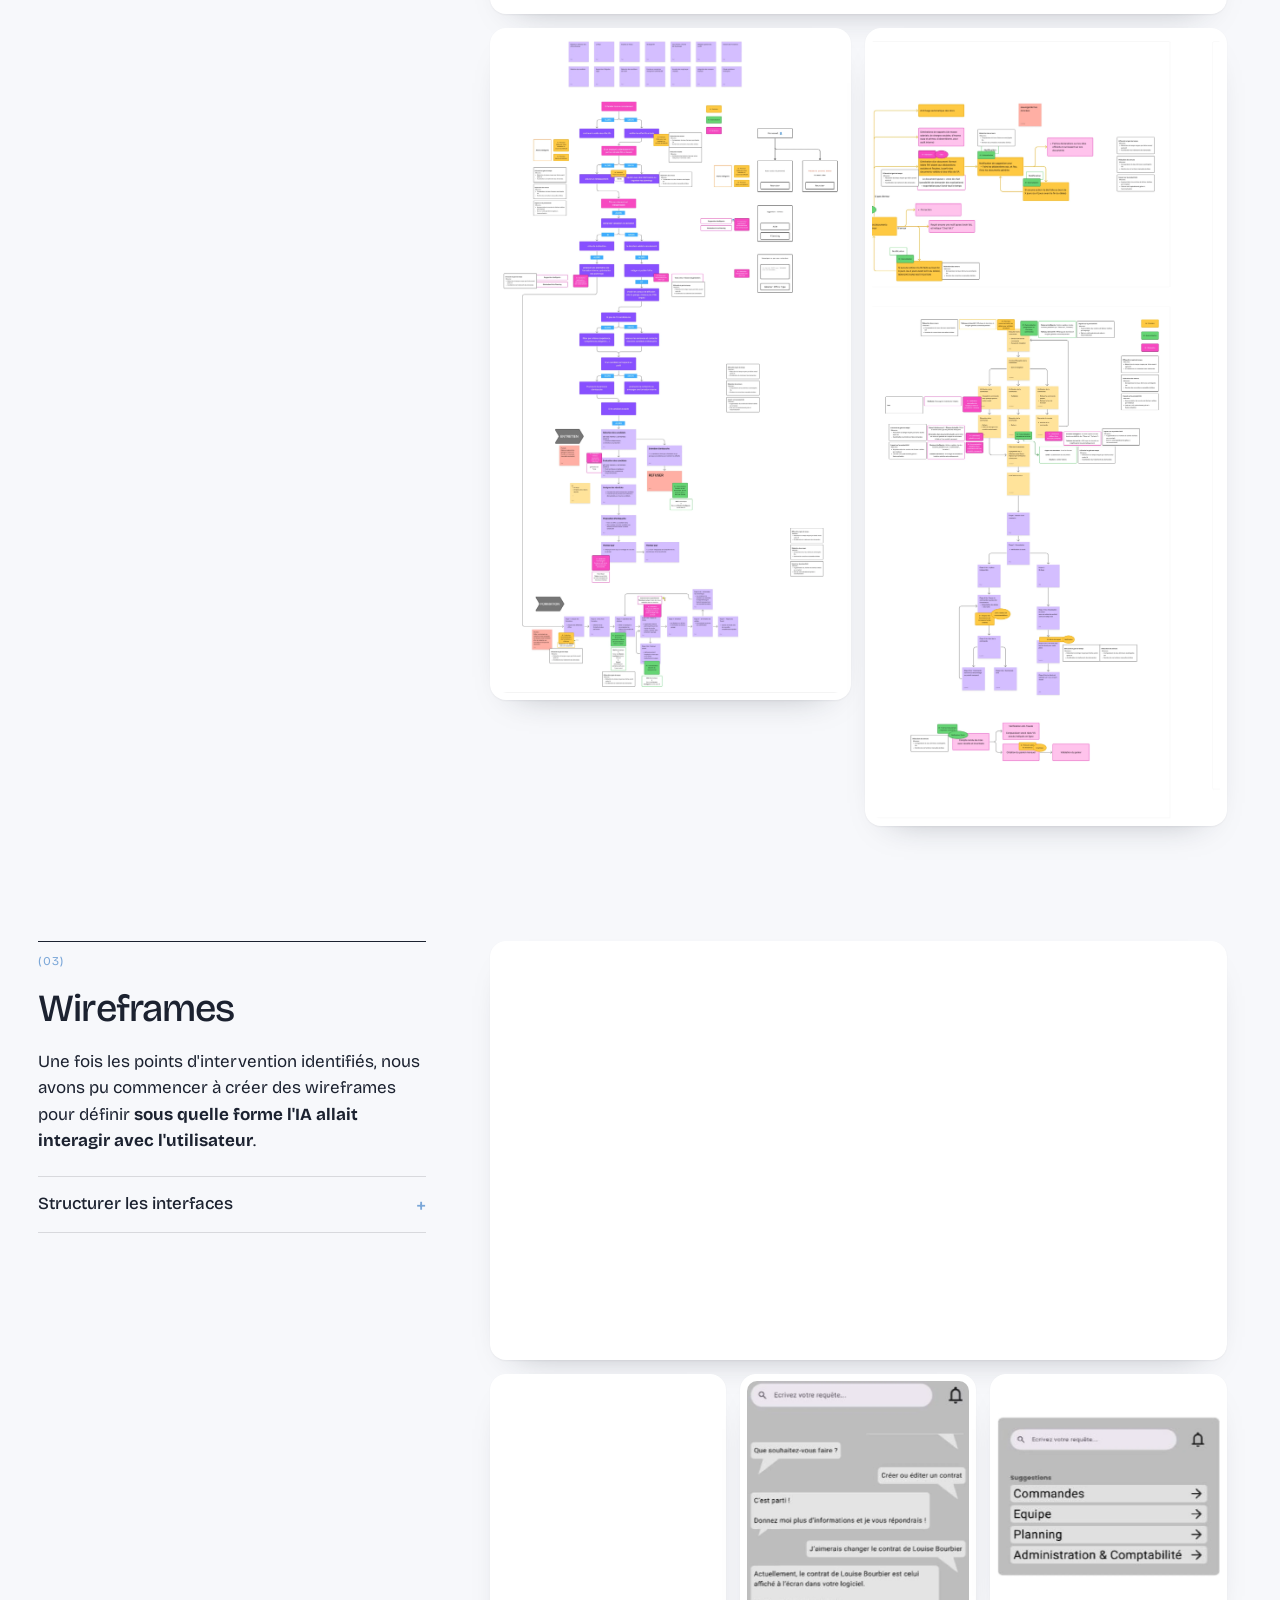
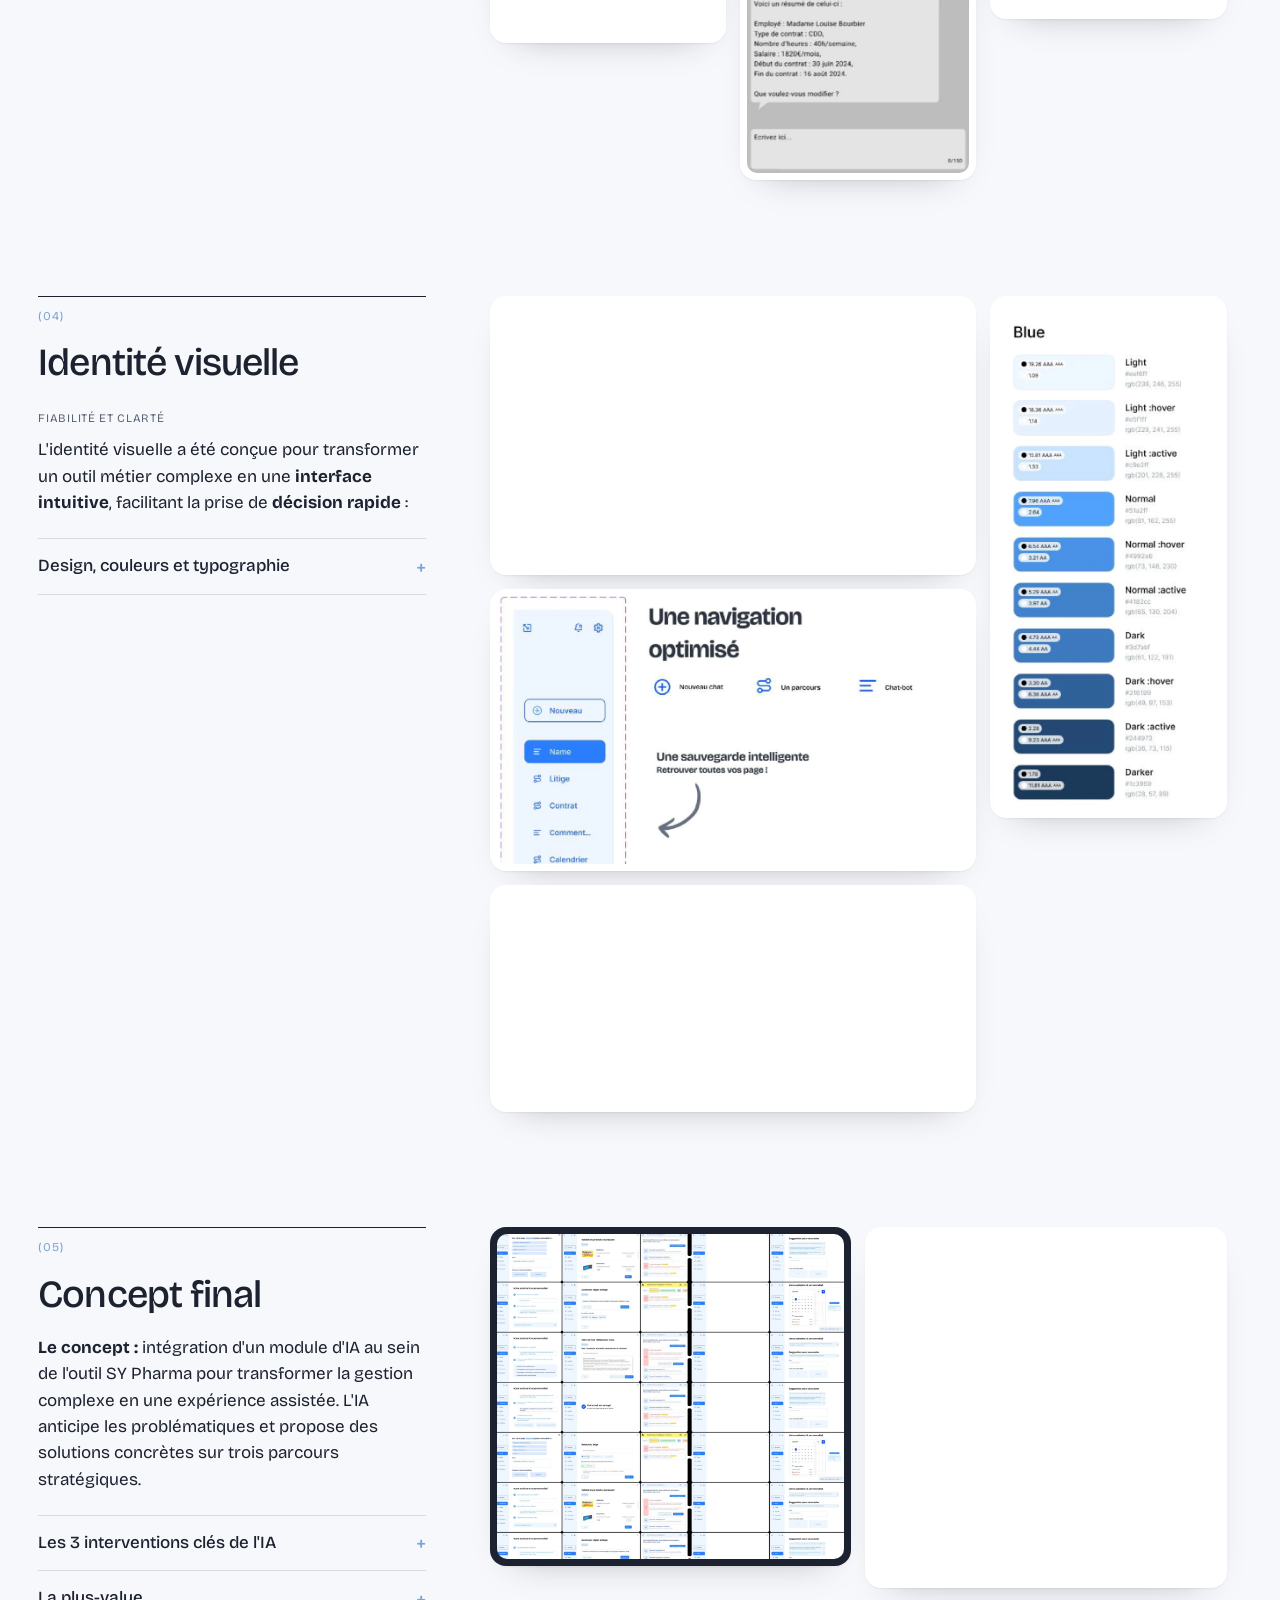
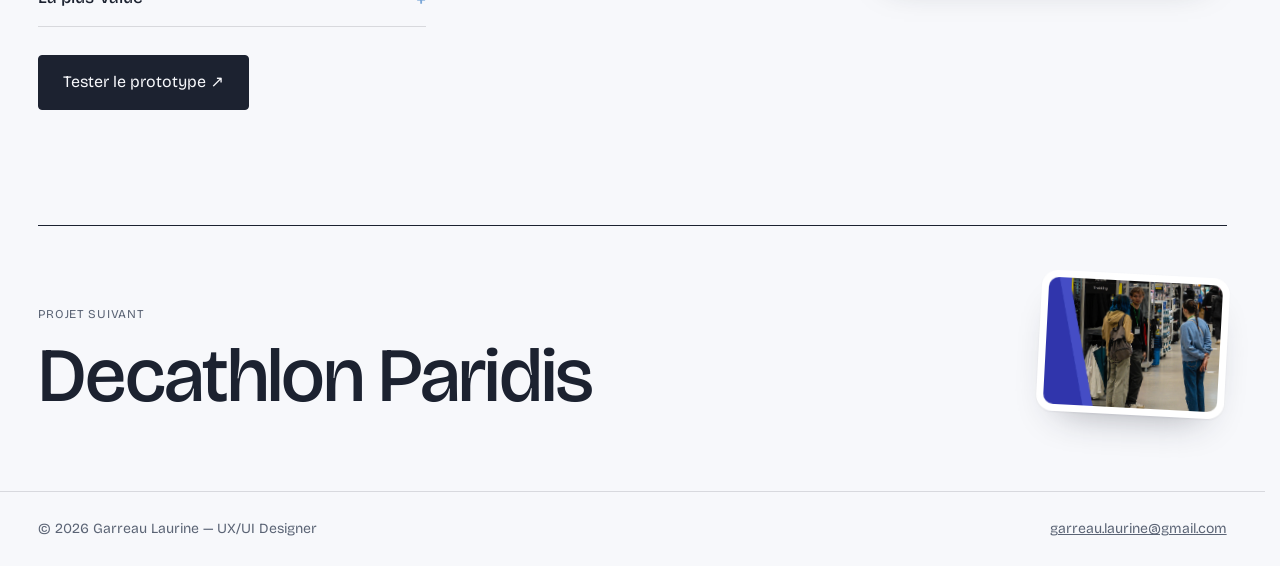
==== commit f5e9ba12: "Nettoyage et optimisation du site - accueil : un seul dessin des courbes de niveau dans le HTML (rec" ====
--- a/assistant-metier.html
+++ b/assistant-metier.html
@@ -11,14 +11,14 @@
   <meta property="og:title" content="L'assistant métier — Laurine Garreau">
   <meta property="og:description" content="Projet 03 — Workshop avec Cegedim : intégrer un module d'intelligence artificielle proactif dans l'outil SY Pharma.">
   <meta property="og:url" content="https://laurinegarreau.github.io/portfolio-laurine-garreau/assistant-metier.html">
-  <meta property="og:image" content="https://laurinegarreau.github.io/portfolio-laurine-garreau/assets/img/assistant-cover.webp">
+  <meta property="og:image" content="https://laurinegarreau.github.io/portfolio-laurine-garreau/assets/img/assistant-cover.webp?v=20261114">
   <meta property="og:locale" content="fr_FR">
   <meta name="twitter:card" content="summary_large_image">
-  <meta name="twitter:image" content="https://laurinegarreau.github.io/portfolio-laurine-garreau/assets/img/assistant-cover.webp">
+  <meta name="twitter:image" content="https://laurinegarreau.github.io/portfolio-laurine-garreau/assets/img/assistant-cover.webp?v=20261114">
   <link rel="preconnect" href="https://fonts.googleapis.com">
   <link rel="preconnect" href="https://fonts.gstatic.com" crossorigin>
   <link href="https://fonts.googleapis.com/css2?family=Bricolage+Grotesque:opsz,wght@12..96,200..800&family=Instrument+Serif:ital@0;1&display=swap" rel="stylesheet">
-  <link rel="stylesheet" href="assets/css/style.css?v=202611111700">
+  <link rel="stylesheet" href="assets/css/style.css?v=20261114">
 </head>
 <body>
 
@@ -51,7 +51,6 @@
 <main>
   <section class="project-hero">
     <div class="wrap">
-      <a class="back" href="index.html#projets"><svg viewBox="0 0 24 24" fill="none" stroke="currentColor" stroke-width="1.5"><path d="M5 12h14M13 6l6 6-6 6"/></svg>Tous les projets</a>
       <div class="rule-head"><span>(03) Étude de cas</span><span>Projet 03 / 06</span></div>
       <h1 class="display project-title">L'assistant métier</h1>
       <p class="project-sub">Workshop</p>
@@ -69,7 +68,7 @@
   </section>
 
   <div class="wrap">
-    <div class="project-cover reveal"><img src="assets/img/assistant-cover.webp?v=202611031959" alt="Écrans de l'assistant : litige, notifications intelligentes, produits manquants"></div>
+    <div class="project-cover reveal"><img src="assets/img/assistant-cover.webp?v=20261114" alt="Écrans de l'assistant : litige, notifications intelligentes, produits manquants" width="2400" height="2252" decoding="async"></div>
 
     <div class="chapters">
       <article class="chapter">
@@ -103,10 +102,10 @@
           </div>
         </div>
         <div class="gallery reveal">
-          <button class="shot four"><img src="assets/img/assistant-veille.webp?v=202611032150" alt="Veille de l'existant sur les outils d'IA" loading="lazy"></button>
-          <button class="shot paper two"><img src="assets/img/assistant-postits.webp?v=202611032150" alt="Post-its d'atelier au mur" loading="lazy"></button>
-          <button class="shot full"><img src="assets/img/assistant-parcours-ia.webp?v=202611031959" alt="Parcours IA dans Notion, Remail, Photoshop et Word" loading="lazy"></button>
-          <button class="shot full"><img src="assets/img/assistant-collegue.webp?v=202611031959" alt="Atelier : un collègue idéal c'est quoi ?" loading="lazy"></button>
+          <button class="shot four"><img src="assets/img/assistant-veille.webp?v=202611032150" alt="Veille de l'existant sur les outils d'IA" loading="lazy" width="2400" height="1942" decoding="async"></button>
+          <button class="shot paper two"><img src="assets/img/assistant-postits.webp?v=20261114" alt="Post-its d'atelier au mur" loading="lazy" width="1533" height="2400" decoding="async"></button>
+          <button class="shot full"><img src="assets/img/assistant-parcours-ia.webp?v=202611031959" alt="Parcours IA dans Notion, Remail, Photoshop et Word" loading="lazy" width="1861" height="695" decoding="async"></button>
+          <button class="shot full"><img src="assets/img/assistant-collegue.webp?v=202611031959" alt="Atelier : un collègue idéal c'est quoi ?" loading="lazy" width="2372" height="628" decoding="async"></button>
         </div>
       </article>
 
@@ -123,10 +122,10 @@
           </div>
         </div>
         <div class="gallery reveal">
-          <button class="shot full"><img src="assets/img/assistant-flow-1.webp?v=202611032150" alt="User flow commande" loading="lazy"></button>
-          <button class="shot full"><img src="assets/img/assistant-flow-4.webp?v=202611032150" alt="User flow actions RH" loading="lazy"></button>
-          <button class="shot"><img src="assets/img/assistant-flow-3.webp?v=202611032150" alt="User flow détaillé" loading="lazy"></button>
-          <button class="shot"><img src="assets/img/assistant-flow-2.webp?v=202611032150" alt="User flow livraison" loading="lazy"></button>
+          <button class="shot full"><img src="assets/img/assistant-flow-1.webp?v=202611032150" alt="User flow commande" loading="lazy" width="2400" height="923" decoding="async"></button>
+          <button class="shot full"><img src="assets/img/assistant-flow-4.webp?v=202611032150" alt="User flow actions RH" loading="lazy" width="2206" height="1464" decoding="async"></button>
+          <button class="shot"><img src="assets/img/assistant-flow-3.webp?v=202611032150" alt="User flow détaillé" loading="lazy" width="1600" height="3029" decoding="async"></button>
+          <button class="shot"><img src="assets/img/assistant-flow-2.webp?v=202611032150" alt="User flow livraison" loading="lazy" width="1600" height="3610" decoding="async"></button>
         </div>
       </article>
 
@@ -142,10 +141,10 @@
           </div>
         </div>
         <div class="gallery reveal">
-          <button class="shot full"><img src="assets/img/assistant-wf-5.webp?v=202611031959" alt="Wireframe notifications intelligentes et IA RH" loading="lazy"></button>
-          <button class="shot two"><img src="assets/img/assistant-wf-1.webp?v=202611031959" alt="Wireframe accueil de l'assistant" loading="lazy"></button>
-          <button class="shot two"><img src="assets/img/assistant-wf-2.webp?v=202611031959" alt="Wireframe de conversation avec l'IA" loading="lazy"></button>
-          <button class="shot two"><img src="assets/img/assistant-wf-4.webp?v=202611031959" alt="Wireframe suggestions" loading="lazy"></button>
+          <button class="shot full"><img src="assets/img/assistant-wf-5.webp?v=202611031959" alt="Wireframe notifications intelligentes et IA RH" loading="lazy" width="2260" height="1266" decoding="async"></button>
+          <button class="shot two"><img src="assets/img/assistant-wf-1.webp?v=202611031959" alt="Wireframe accueil de l'assistant" loading="lazy" width="997" height="1144" decoding="async"></button>
+          <button class="shot two"><img src="assets/img/assistant-wf-2.webp?v=202611031959" alt="Wireframe de conversation avec l'IA" loading="lazy" width="1006" height="1777" decoding="async"></button>
+          <button class="shot two"><img src="assets/img/assistant-wf-4.webp?v=202611031959" alt="Wireframe suggestions" loading="lazy" width="997" height="1039" decoding="async"></button>
         </div>
       </article>
 
@@ -166,10 +165,10 @@
           </div>
         </div>
         <div class="gallery gallery--dense reveal">
-          <button class="shot four"><img src="assets/img/assistant-imac.webp?v=202611031959" alt="Interface SY Pharma sur iMac" loading="lazy"></button>
-          <button class="shot two tall"><img src="assets/img/assistant-palette.webp?v=202611031959" alt="Palette de bleus" loading="lazy"></button>
-          <button class="shot four"><img src="assets/img/assistant-navigation.webp?v=202611031959" alt="Une navigation optimisée" loading="lazy"></button>
-          <button class="shot four"><img src="assets/img/assistant-alerte.webp?v=202611031959" alt="Notification urgente de l'IA" loading="lazy"></button>
+          <button class="shot four"><img src="assets/img/assistant-imac.webp?v=202611031959" alt="Interface SY Pharma sur iMac" loading="lazy" width="2153" height="1208" decoding="async"></button>
+          <button class="shot two tall"><img src="assets/img/assistant-palette.webp?v=202611031959" alt="Palette de bleus" loading="lazy" width="1032" height="2362" decoding="async"></button>
+          <button class="shot four"><img src="assets/img/assistant-navigation.webp?v=202611031959" alt="Une navigation optimisée" loading="lazy" width="2152" height="1222" decoding="async"></button>
+          <button class="shot four"><img src="assets/img/assistant-alerte.webp?v=202611031959" alt="Notification urgente de l'IA" loading="lazy" width="818" height="369" decoding="async"></button>
         </div>
       </article>
 
@@ -193,15 +192,15 @@
           <a class="btn btn--solid proto" href="https://www.figma.com/proto/APmvf3rRIlkXhik9Rl4zRG/Workshop-Cegedim?page-id=2091%3A39265&amp;node-id=2091-39525&amp;viewport=370%2C281%2C0.18&amp;t=da74CAvuEyvSGYVZ-1&amp;scaling=scale-down&amp;content-scaling=fixed&amp;starting-point-node-id=2091%3A39525" target="_blank" rel="noopener">Tester le prototype ↗</a>
         </div>
         <div class="gallery reveal">
-          <button class="shot dark"><img src="assets/img/assistant-final.webp?v=202611031959" alt="Ensemble des écrans finaux de l'assistant" loading="lazy"></button>
-          <button class="shot"><img src="assets/img/assistant-thumb.webp?v=202611031959" alt="Écrans de l'assistant en perspective" loading="lazy"></button>
+          <button class="shot dark"><img src="assets/img/assistant-final.webp?v=20261114" alt="Ensemble des écrans finaux de l'assistant" loading="lazy" width="2360" height="2208" decoding="async"></button>
+          <button class="shot"><img src="assets/img/assistant-thumb.webp?v=202611031959" alt="Écrans de l'assistant en perspective" loading="lazy" width="1134" height="1134" decoding="async"></button>
         </div>
       </article>
     </div>
 
     <a class="next" href="decathlon.html">
       <div><p class="eyebrow">Projet suivant</p><span class="display">Decathlon Paridis</span></div>
-      <span class="inline-img"><img src="assets/img/deca-thumb.webp?v=202611031959" alt=""></span>
+      <span class="inline-img"><img src="assets/img/deca-thumb.webp?v=202611031959" alt="" width="1134" height="1134" decoding="async"></span>
     </a>
   </div>
 </main>
@@ -213,6 +212,6 @@
   </div>
 </footer>
 
-<script src="assets/js/main.js?v=202611082320"></script>
+<script src="assets/js/main.js?v=20261114"></script>
 </body>
 </html>
--- a/assets/css/style.css
+++ b/assets/css/style.css
@@ -46,7 +46,7 @@
   opacity: .06; mix-blend-mode: multiply;
   background: url("data:image/svg+xml,%3Csvg xmlns='http://www.w3.org/2000/svg' width='160' height='160'%3E%3Cfilter id='n'%3E%3CfeTurbulence type='fractalNoise' baseFrequency='.9' numOctaves='2' stitchTiles='stitch'/%3E%3C/filter%3E%3Crect width='100%25' height='100%25' filter='url(%23n)'/%3E%3C/svg%3E");
 }
-img { display: block; max-width: 100%; }
+img { display: block; max-width: 100%; height: auto; } /* width/height dans le HTML : place réservée avant le chargement */
 a { color: inherit; }
 button { font: inherit; color: inherit; }
 ::selection { background: var(--ink); color: var(--cream); }
@@ -130,34 +130,8 @@
 .btn--solid { background: var(--ink); color: var(--cream); }
 .btn--solid::before { background: var(--cream); }
 .btn--solid:hover { color: var(--ink); }
-.btn--light { border-color: var(--cream); color: var(--cream); }
-.btn--light::before { background: var(--cream); }
-.btn--light:hover { color: var(--ink); }
 .btn svg { width: 16px; height: 16px; transition: transform .35s var(--ease); }
 .btn:hover svg { transform: translateX(3px); }
-
-.pill {
-  display: inline-flex;
-  align-items: center;
-  gap: 12px;
-  padding: 10px 22px 10px 12px;
-  border: 1px solid var(--ink);
-  border-radius: 999px;
-  background: transparent;
-  cursor: pointer;
-  font-weight: 500;
-  letter-spacing: -.01em;
-  font-size: 16px;
-  transition: background .3s, color .3s, border-color .3s;
-}
-.pill .num {
-  display: grid; place-items: center;
-  width: 34px; height: 34px;
-  border-radius: 50%;
-  background: var(--ink);
-  color: var(--cream);
-  font-size: 12px;
-}
 
 .tag {
   display: inline-flex; align-items: center; gap: 6px;
@@ -194,11 +168,11 @@
 .back-float:hover { background: var(--ink); color: var(--cream); border-color: var(--ink); }
 .back-float:hover svg { transform: translateX(-3px); }
 .back-float:focus-visible { outline: 2px solid var(--ink); outline-offset: 3px; }
-.nav-open .back-float, .lightbox-open .back-float { opacity: 0; pointer-events: none; }
+.nav-open .back-float { opacity: 0; pointer-events: none; }
 @media (max-width: 860px) {
   /* mobile : un rond de 44 px (taille de doigt), sans texte */
   .back-float { top: calc(68px + 12px); width: 44px; padding: 0; justify-content: center; }
-  .back-float span { position: absolute; width: 1px; height: 1px; overflow: hidden; clip: rect(0 0 0 0); }
+  .back-float span { position: absolute; width: 1px; height: 1px; overflow: hidden; clip: rect(0 0 0 0); white-space: nowrap; }
   body .project-hero { padding-top: 76px; } /* le contenu commence sous le bouton retour */
 }
 
@@ -383,8 +357,6 @@
 }
 .inline-img:nth-of-type(2) { animation-delay: -3s; }
 .inline-img img { width: 100%; height: 100%; object-fit: cover; border-radius: var(--img-radius); }
-.inline-img--round { aspect-ratio: 1; border-radius: 50%; }
-.inline-img--portrait img { object-position: 50% 18%; }
 .hero-hello { position: relative; margin: 0 0 clamp(20px, 5vh, 64px); }
 @keyframes bob { 0%, 100% { transform: translateY(0) rotate(-2deg); } 50% { transform: translateY(-.06em) rotate(2deg); } }
 
@@ -414,14 +386,13 @@
   transition: transform .6s var(--ease), box-shadow .6s var(--ease);
 }
 .snap img { width: 100%; aspect-ratio: var(--ar, 4 / 3); object-fit: cover; background: var(--cream-2); }
-.snap-cap, .snap figcaption {
+.snap figcaption {
   display: block; padding: 10px 2px 12px;
   font-family: var(--f-mono); font-size: 11.5px; letter-spacing: .03em; color: var(--ink-soft);
 }
 
 /* Sections ------------------------------------------------------------------ */
 .section { padding: clamp(80px, 11vw, 160px) 0; }
-.section--tight { padding: clamp(56px, 7vw, 100px) 0; }
 /* « À propos » puis « Contact » : leurs marges s'additionnaient (≈ 300 px de vide) */
 #projets { padding-top: clamp(140px, 18vw, 280px); } /* grand écart entre le premier écran et les projets */
 #a-propos { padding-bottom: clamp(40px, 4vw, 64px); }
@@ -639,15 +610,6 @@
    ========================================================================== */
 /* En-tête : retour + filet de légendes, titre, puis une fiche technique façon imprimé */
 .project-hero { padding: clamp(32px, 5vw, 72px) 0 clamp(32px, 4vw, 56px); }
-.back { display: none !important; } /* remplacé par le bouton retour flottant */
-.back-legacy {
-  display: inline-flex; gap: 8px; align-items: center; text-decoration: none;
-  font-family: var(--f-mono); font-size: 12px; letter-spacing: .06em; text-transform: uppercase;
-  margin-bottom: clamp(24px, 3vw, 40px);
-}
-.back:hover { color: var(--accent-strong); }
-.back svg { width: 14px; height: 14px; transform: rotate(180deg); transition: transform .4s var(--ease); }
-.back:hover svg { transform: rotate(180deg) translateX(4px); }
 .project-title { font-size: clamp(44px, 7vw, 110px); }
 .project-sub { font-family: var(--f-serif); font-style: italic; font-size: clamp(24px, 2.6vw, 38px); margin: 8px 0 0; line-height: 1.1; }
 .project-intro { display: grid; grid-template-columns: 1.4fr 1fr; gap: clamp(28px, 5vw, 80px); margin-top: clamp(32px, 4vw, 56px); align-items: start; }
@@ -963,7 +925,6 @@
 
 @media (max-width: 520px) {
   body { font-size: 16px; }
-  .snap-cap { font-size: 10.5px; }
   /* couverture : sur mobile, l'image garde son format d'origine (ni rognée, ni de bande blanche dans le cadre) */
   .project-cover img { aspect-ratio: auto; height: auto; }
   /* hiérarchie du premier écran : le nom domine, le métier puis la présentation passent au second plan */
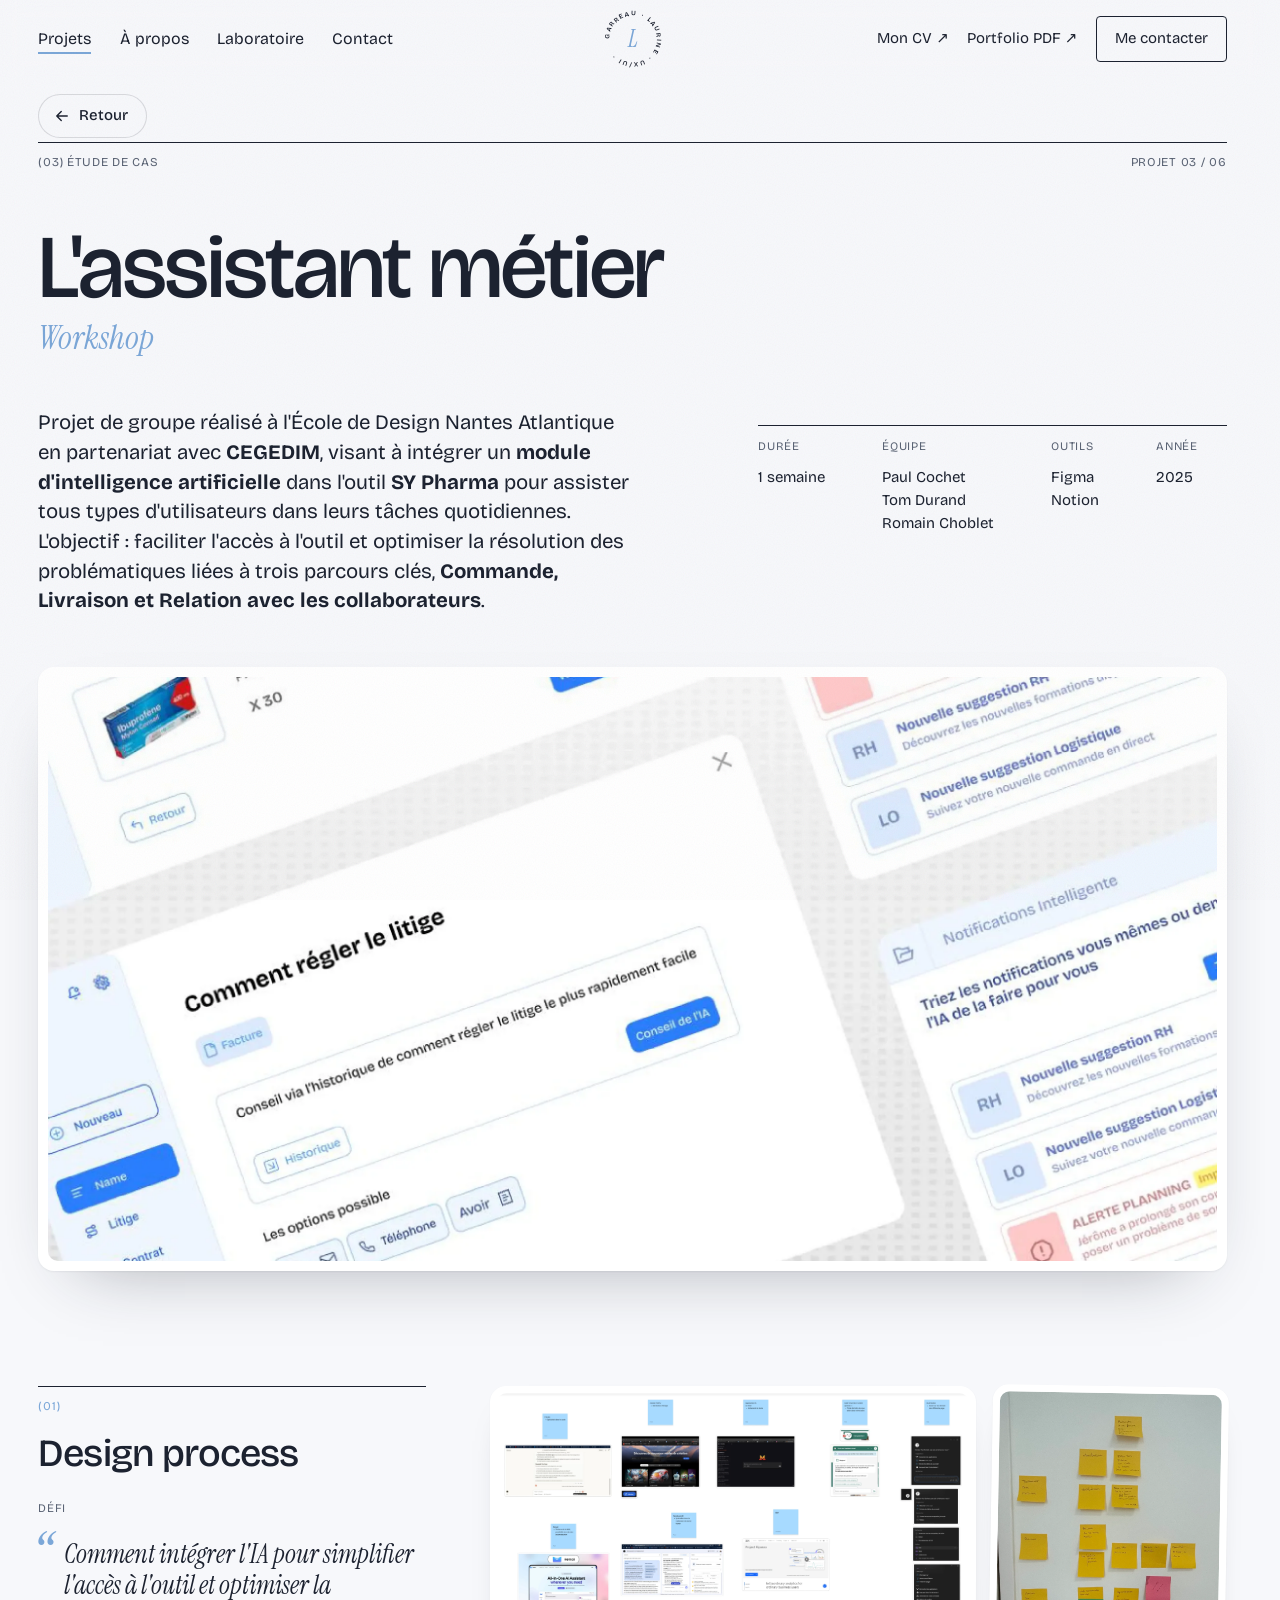
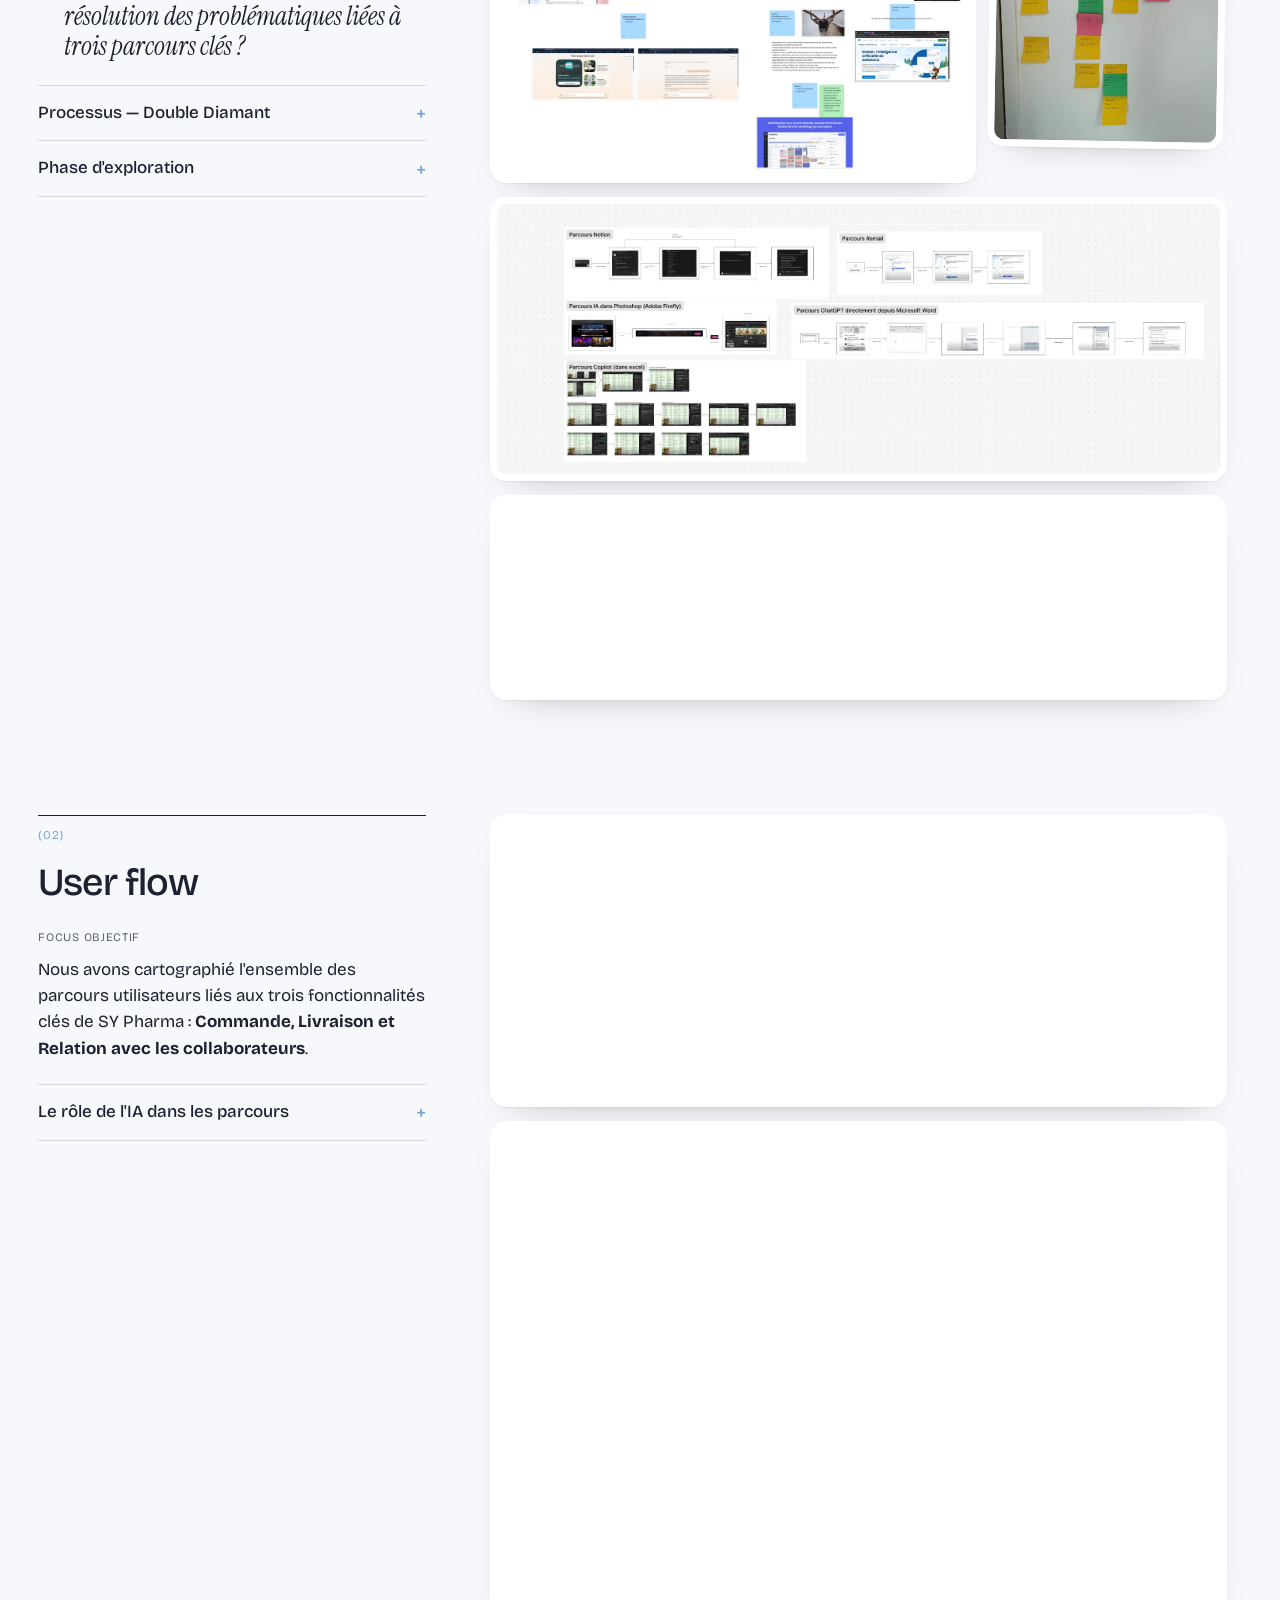
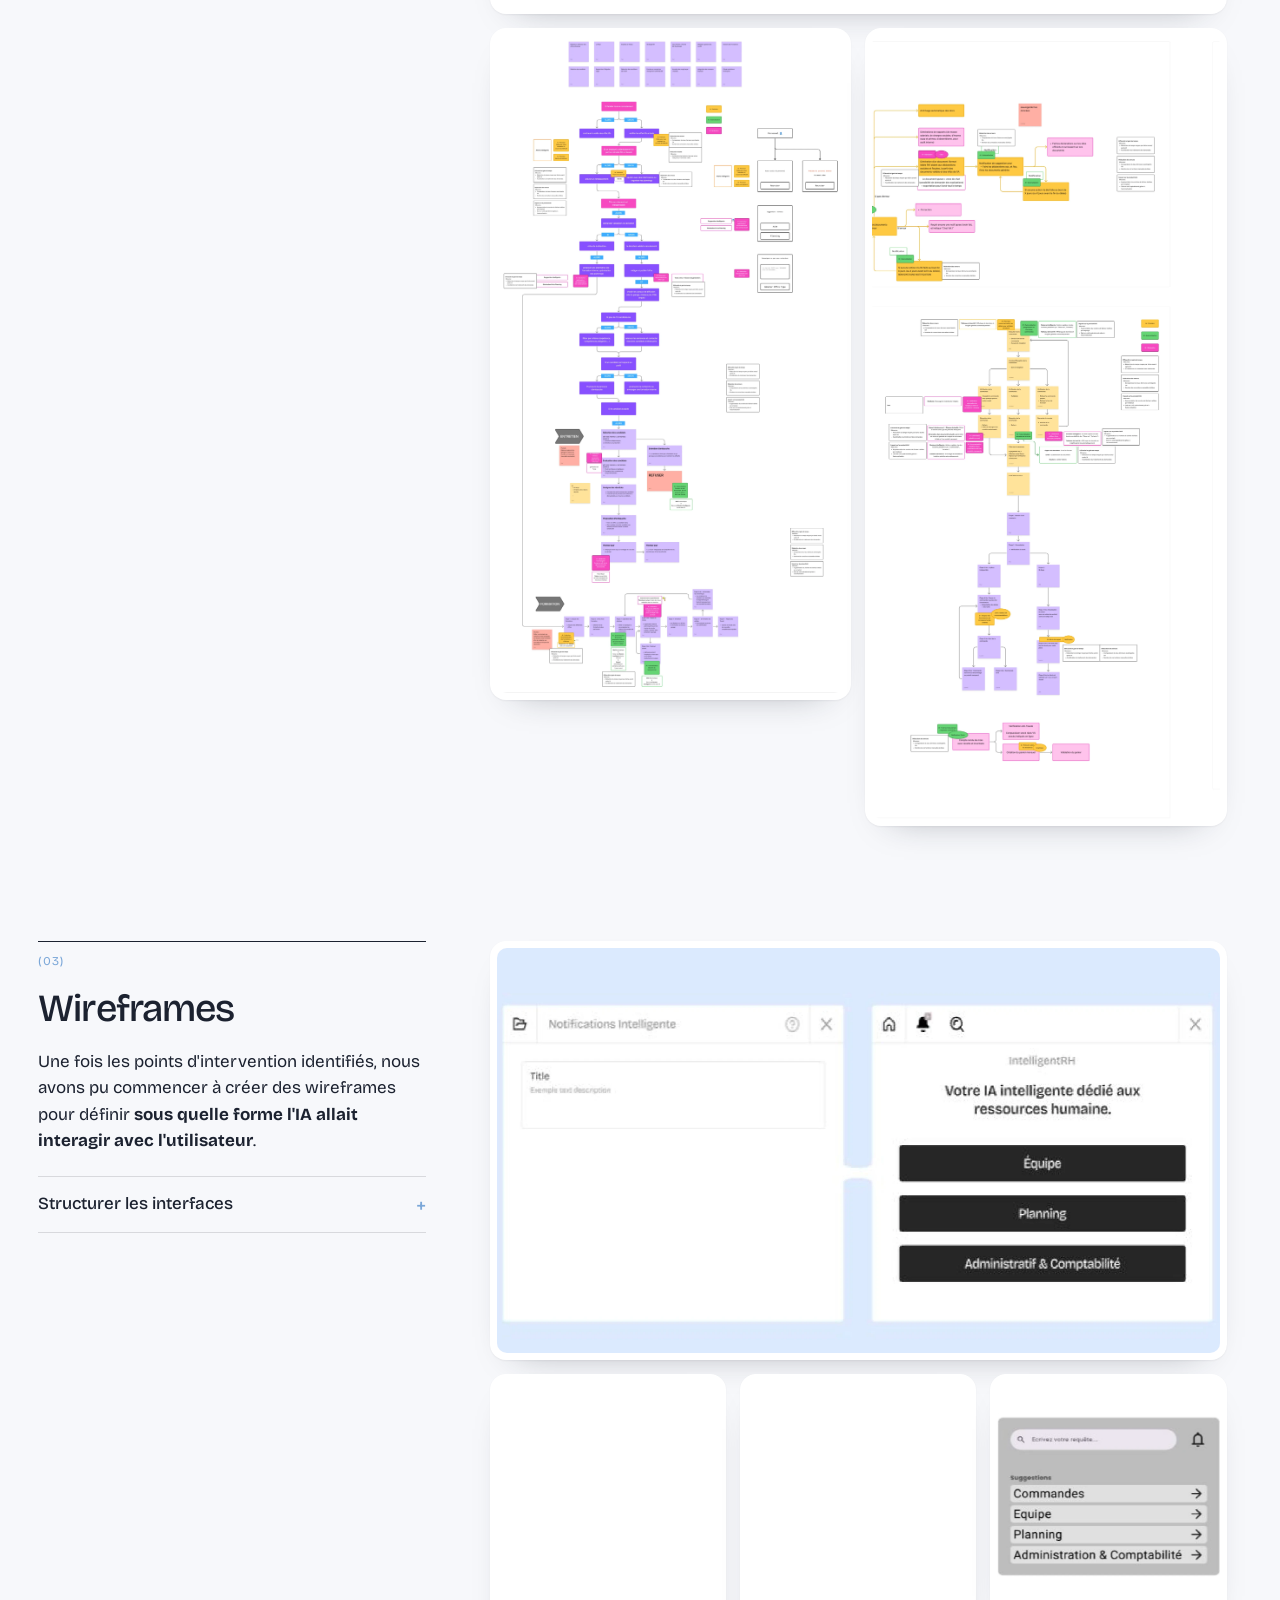
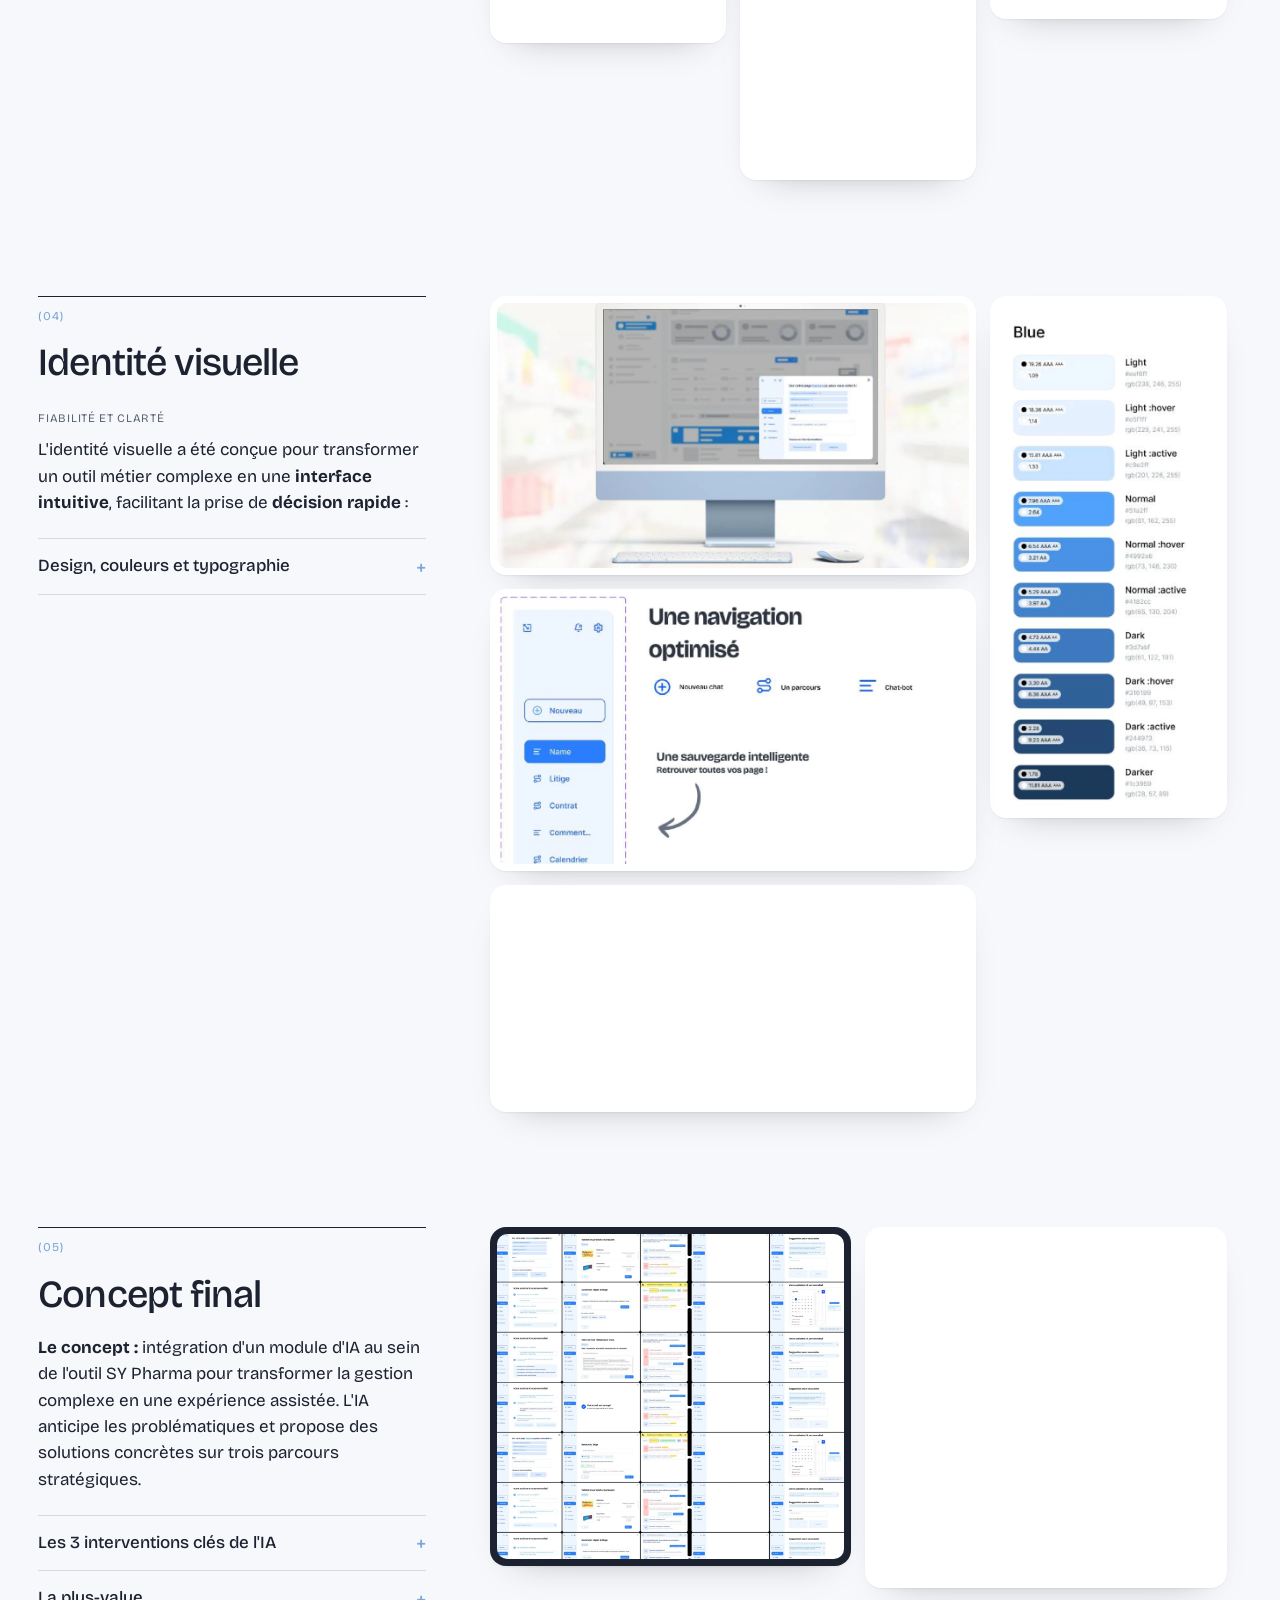
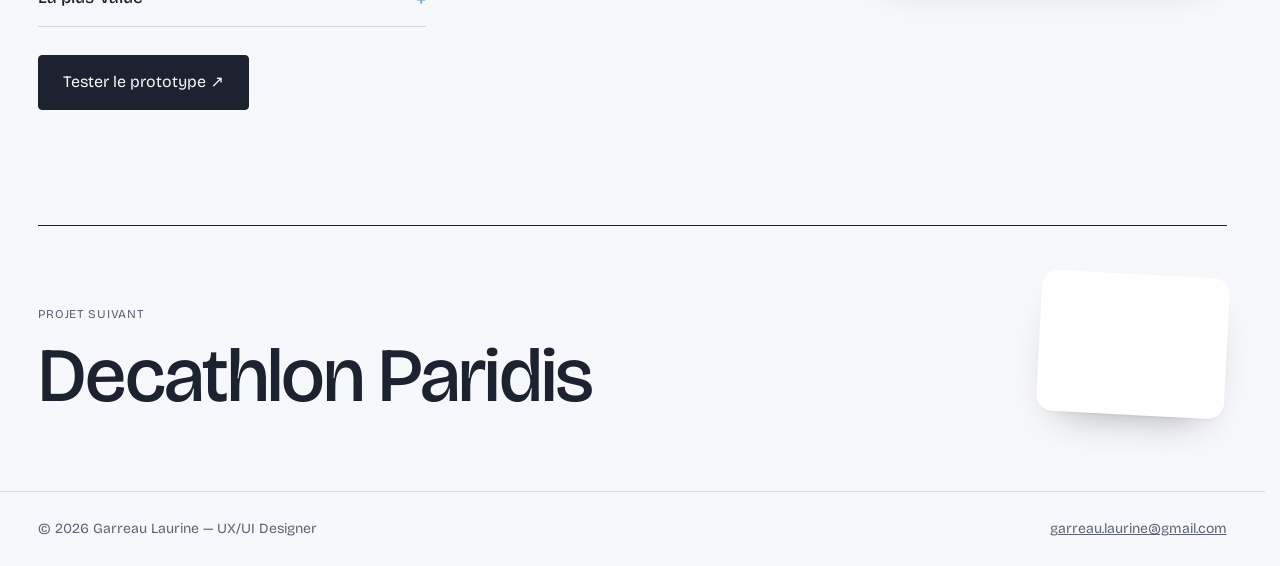
==== commit bdca87a1: "CV : nouvelle version Co-Authored-By: Claude Opus 5.5 <noreply@anthropic.com> Claude-Session: https:" ====
--- a/assistant-metier.html
+++ b/assistant-metier.html
@@ -38,7 +38,7 @@
       <span class="mono">L</span>
     </a>
     <div class="header-right">
-      <a class="cv" href="assets/docs/cv-laurine-garreau.pdf?v=202611111600" target="_blank" rel="noopener">Mon CV ↗</a>
+      <a class="cv" href="assets/docs/cv-laurine-garreau.pdf?v=20261114b" target="_blank" rel="noopener">Mon CV ↗</a>
       <a class="cv" href="assets/docs/Portfolio%20Garreau%20Laurine.pdf?v=202611111700" target="_blank" rel="noopener">Portfolio PDF ↗</a>
       <a class="btn" href="index.html#contact">Me contacter</a>
       <button class="menu-toggle" aria-label="Menu" aria-expanded="false"><span></span><span></span></button>
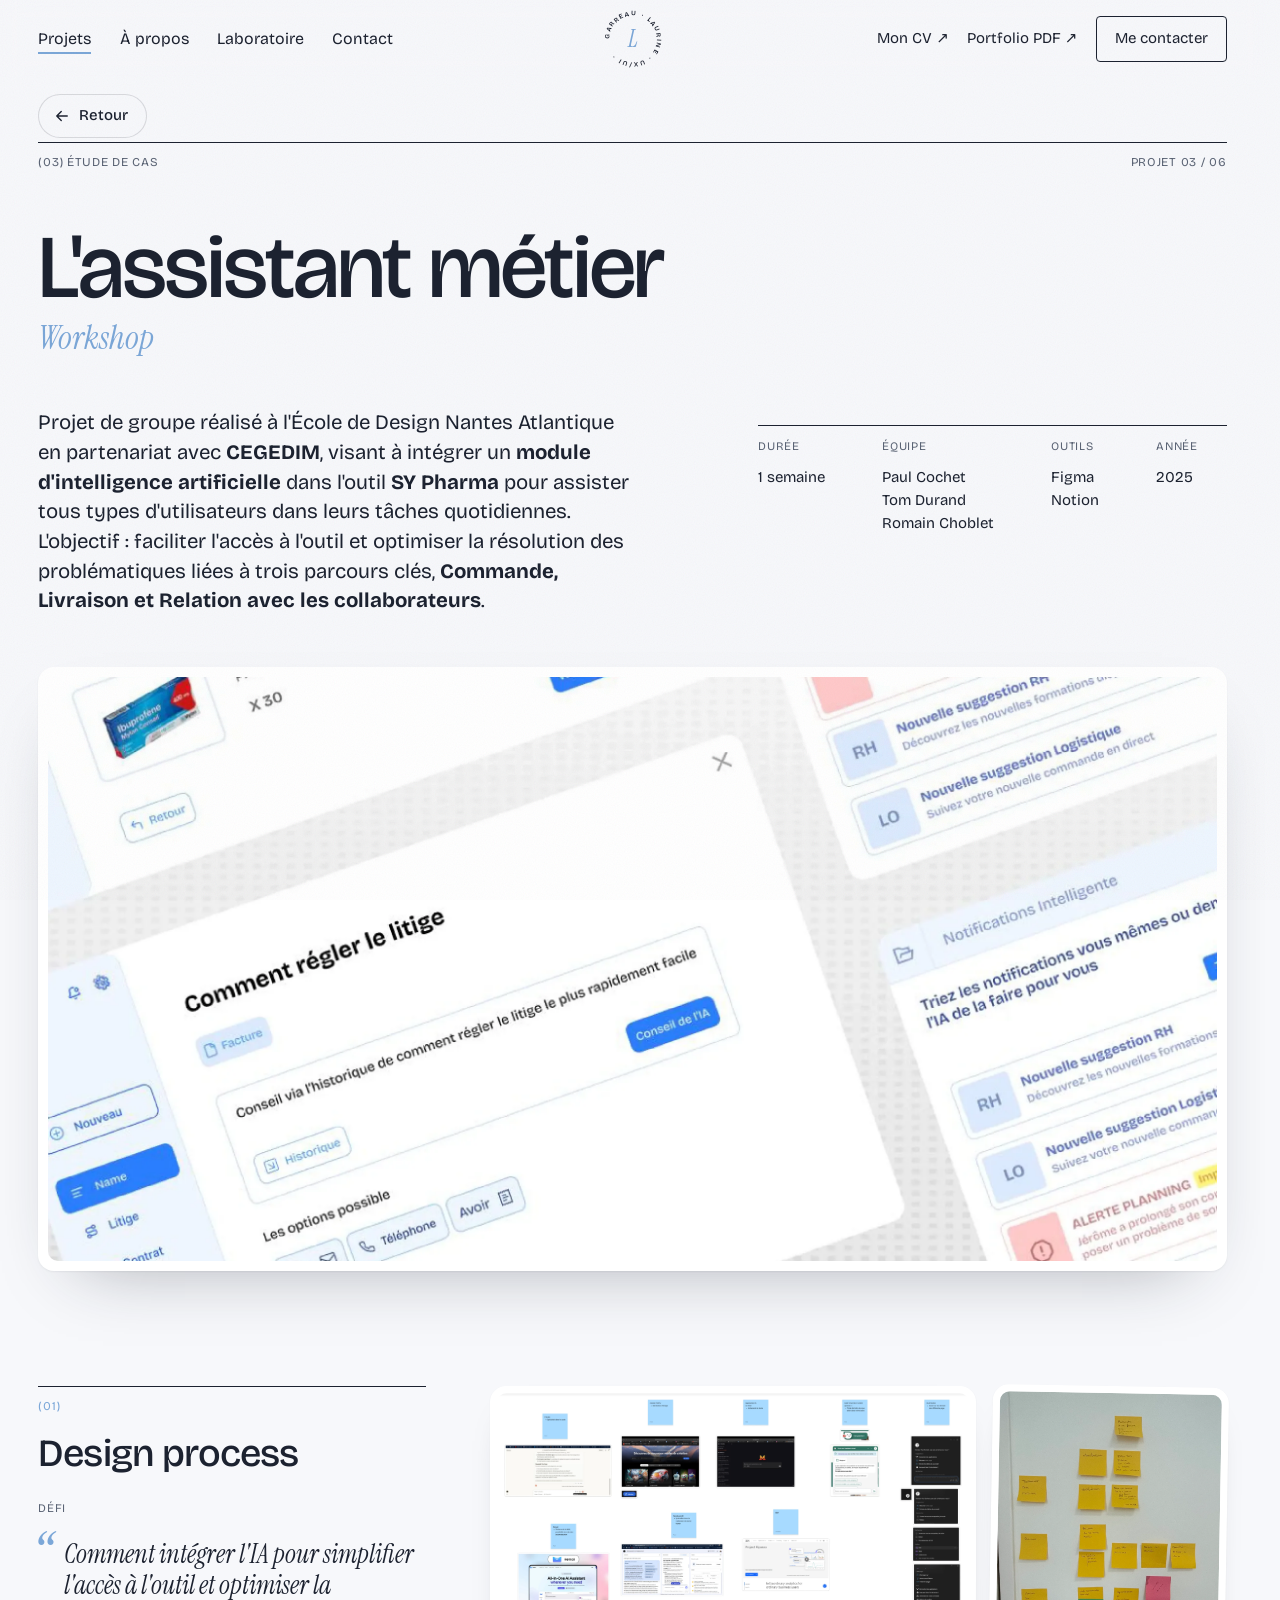
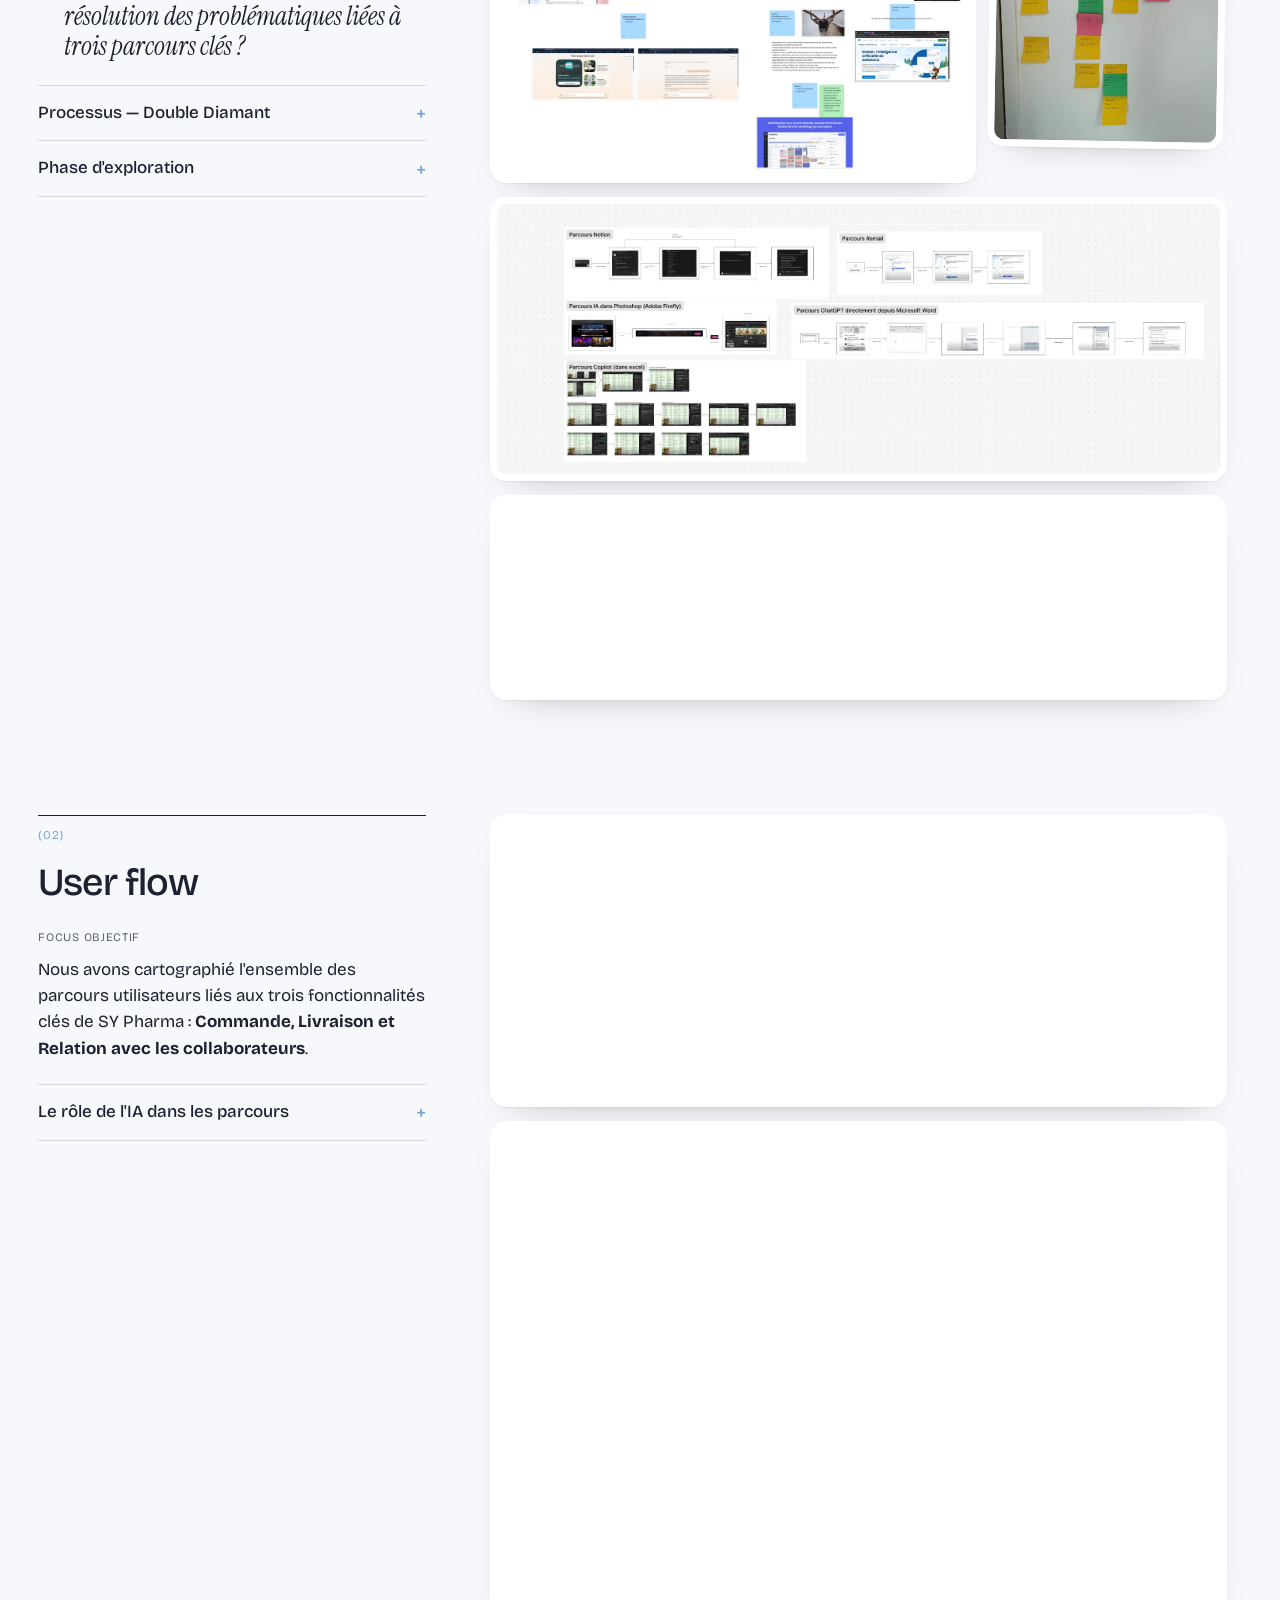
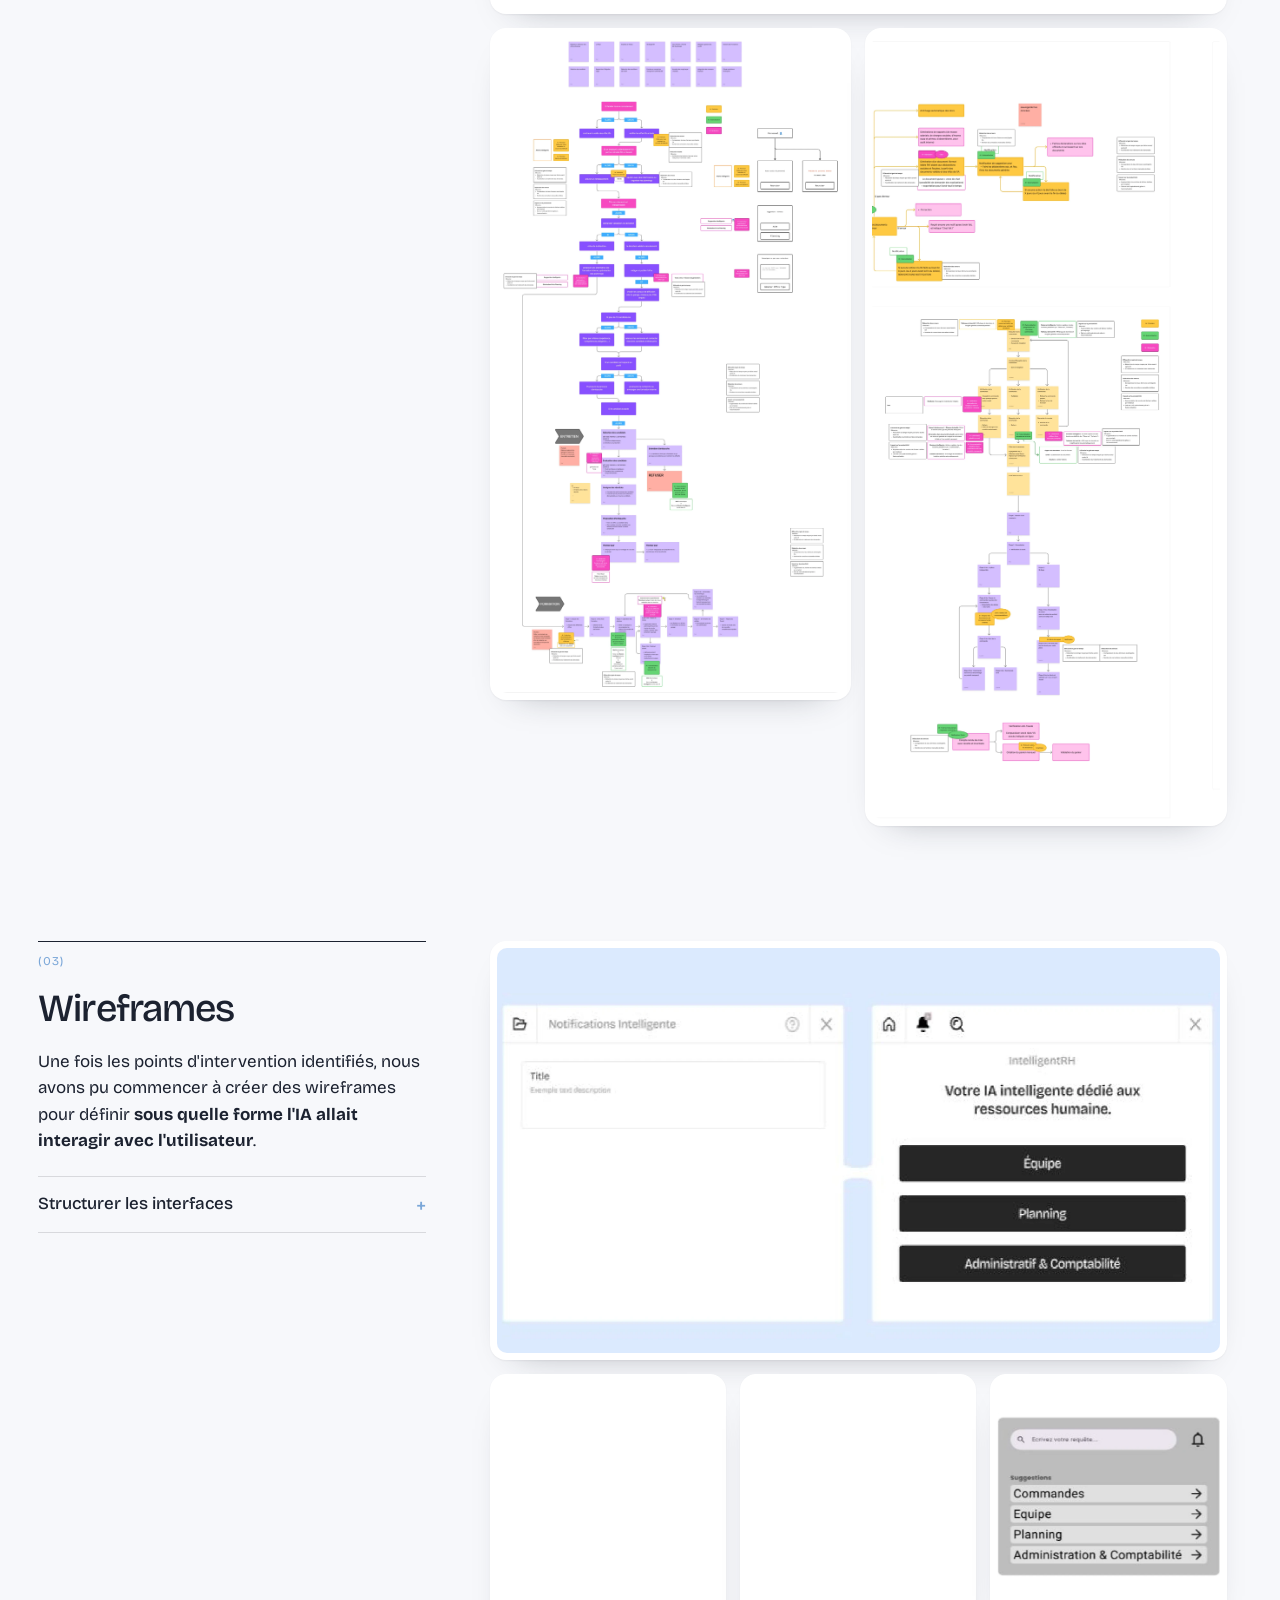
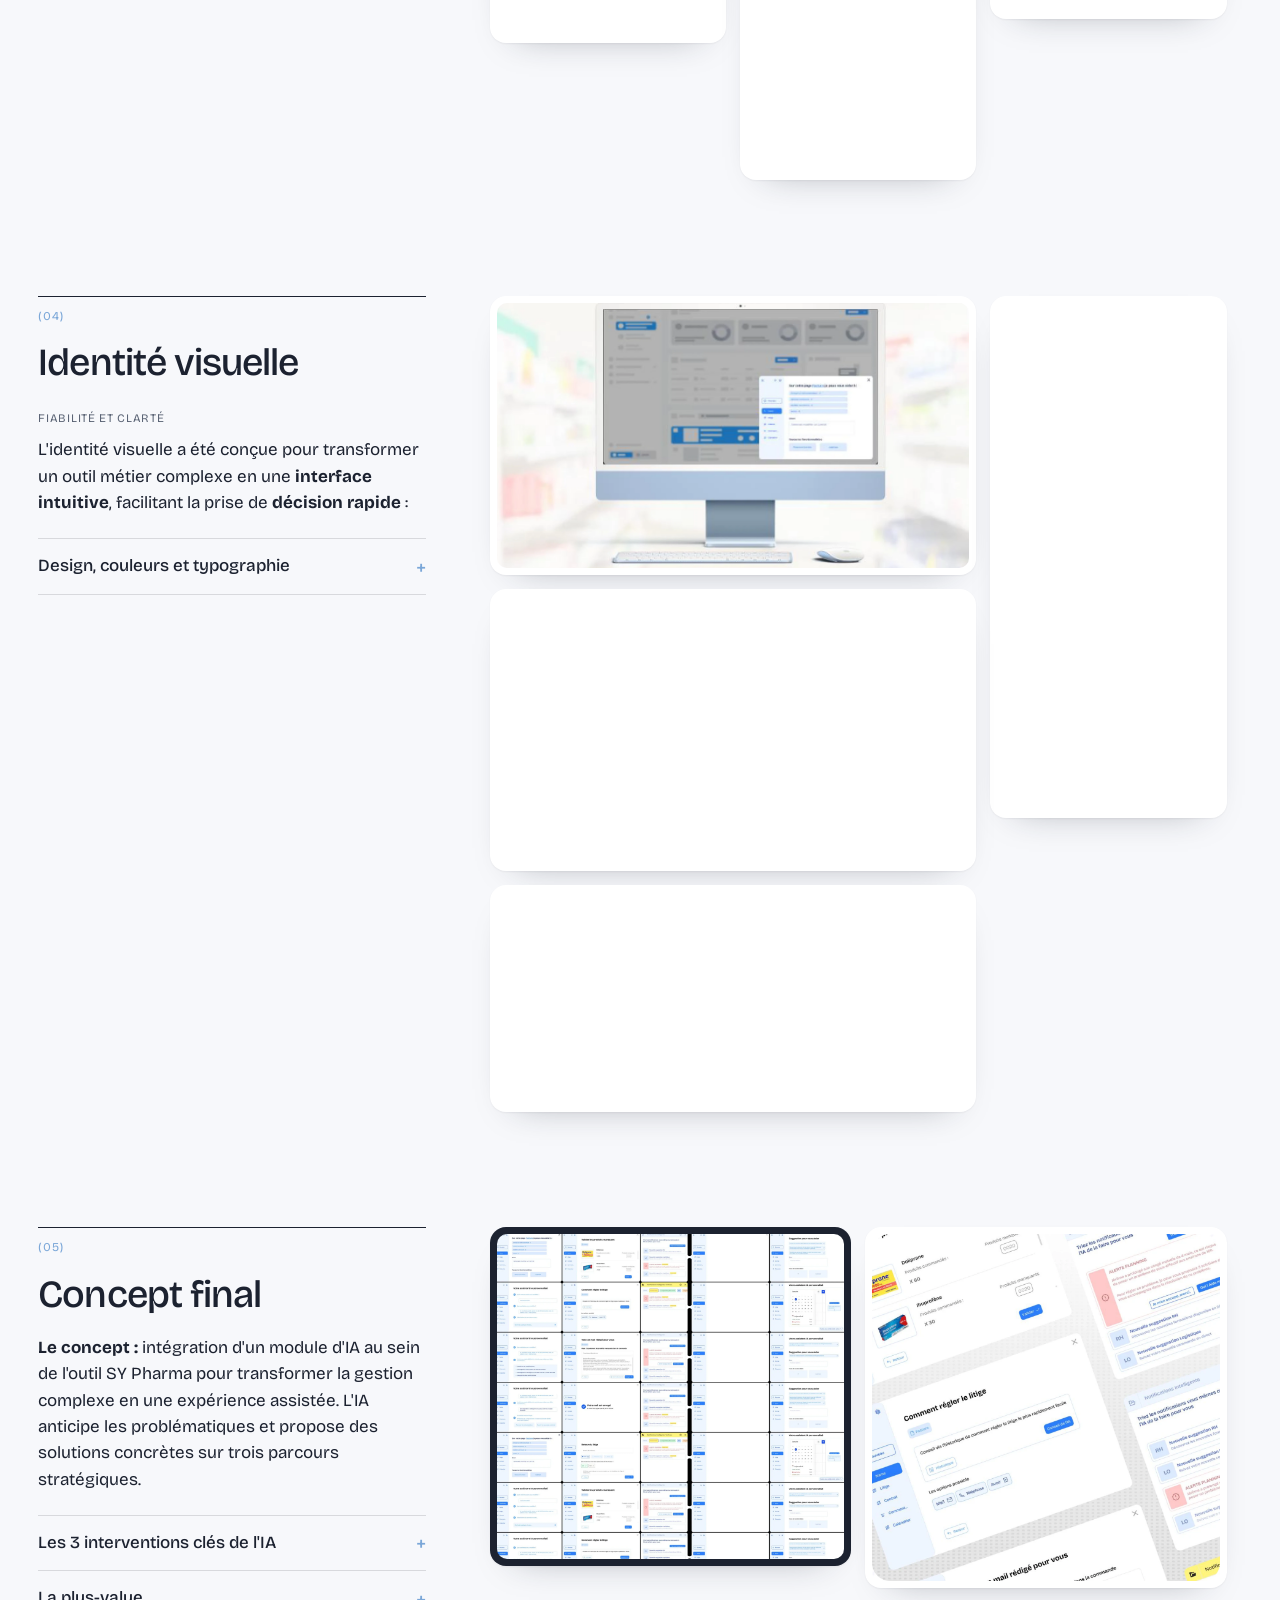
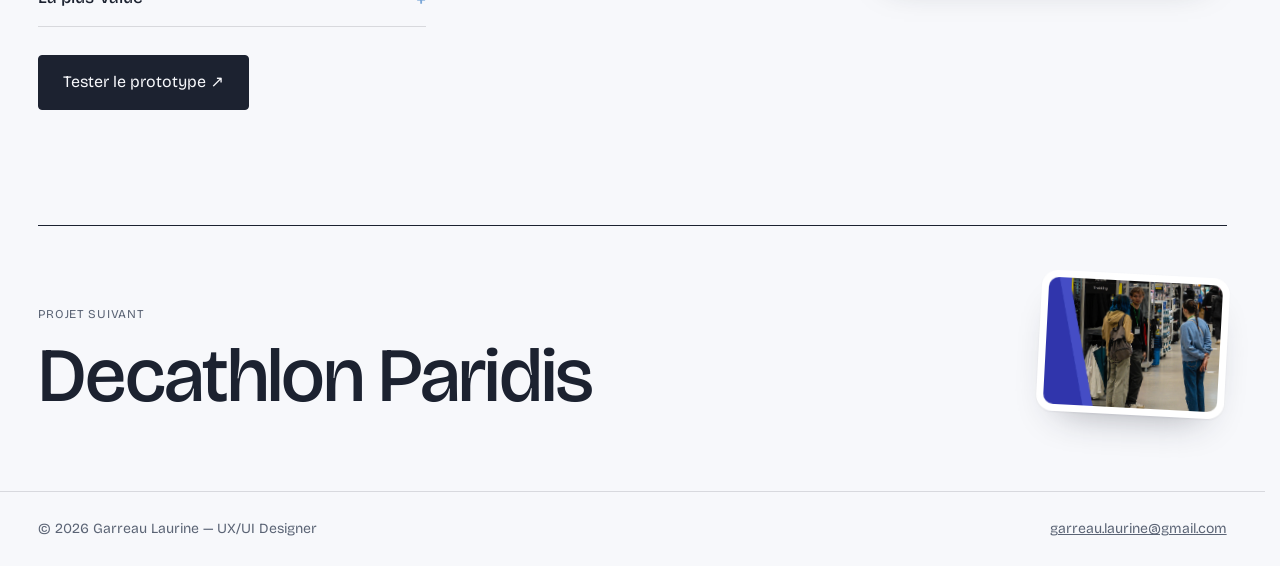
==== commit b73bc9c8: "Portfolio PDF allégé à 22 Mo (limite de 25 Mo de Cloudflare), rendu identique Co-Authored-By: Claude" ====
--- a/assistant-metier.html
+++ b/assistant-metier.html
@@ -39,7 +39,7 @@
     </a>
     <div class="header-right">
       <a class="cv" href="assets/docs/cv-laurine-garreau.pdf?v=20261114b" target="_blank" rel="noopener">Mon CV ↗</a>
-      <a class="cv" href="assets/docs/Portfolio%20Garreau%20Laurine.pdf?v=202611111700" target="_blank" rel="noopener">Portfolio PDF ↗</a>
+      <a class="cv" href="assets/docs/Portfolio%20Garreau%20Laurine.pdf?v=20261114c" target="_blank" rel="noopener">Portfolio PDF ↗</a>
       <a class="btn" href="index.html#contact">Me contacter</a>
       <button class="menu-toggle" aria-label="Menu" aria-expanded="false"><span></span><span></span></button>
     </div>
